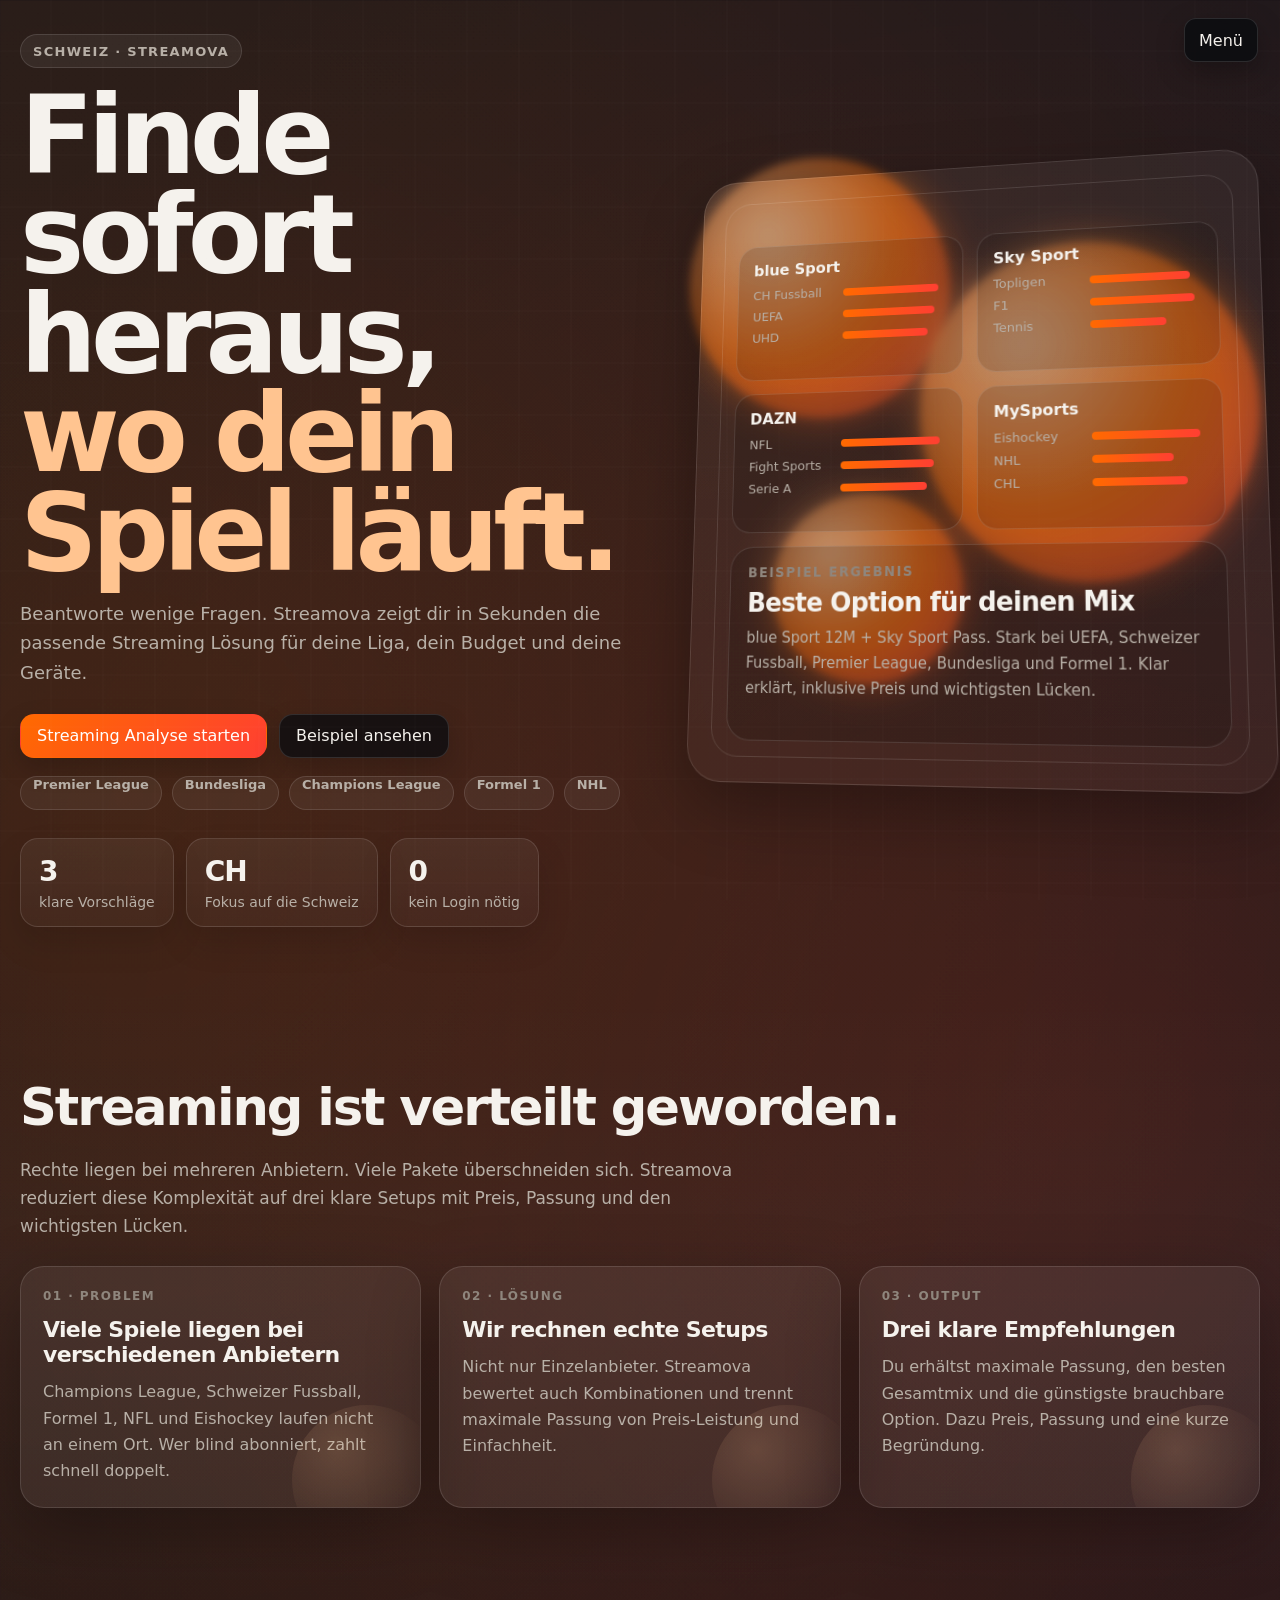
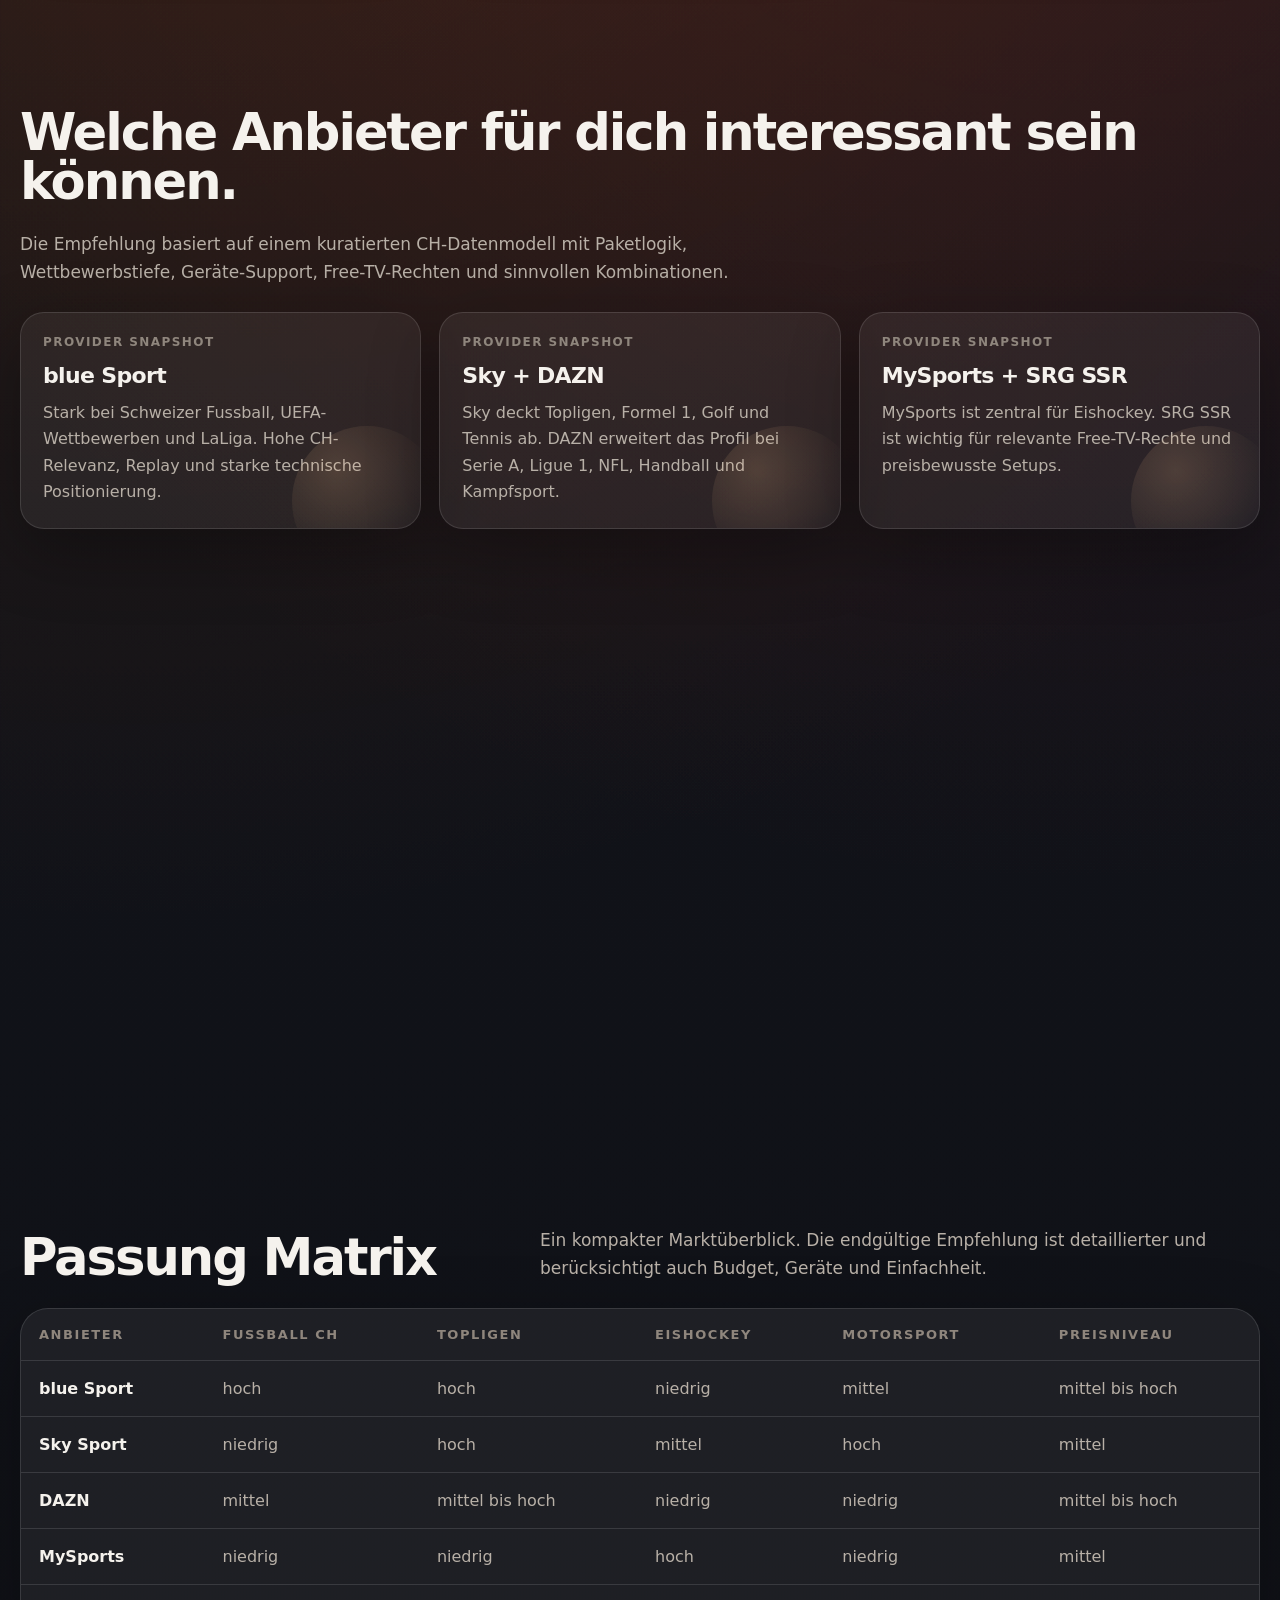
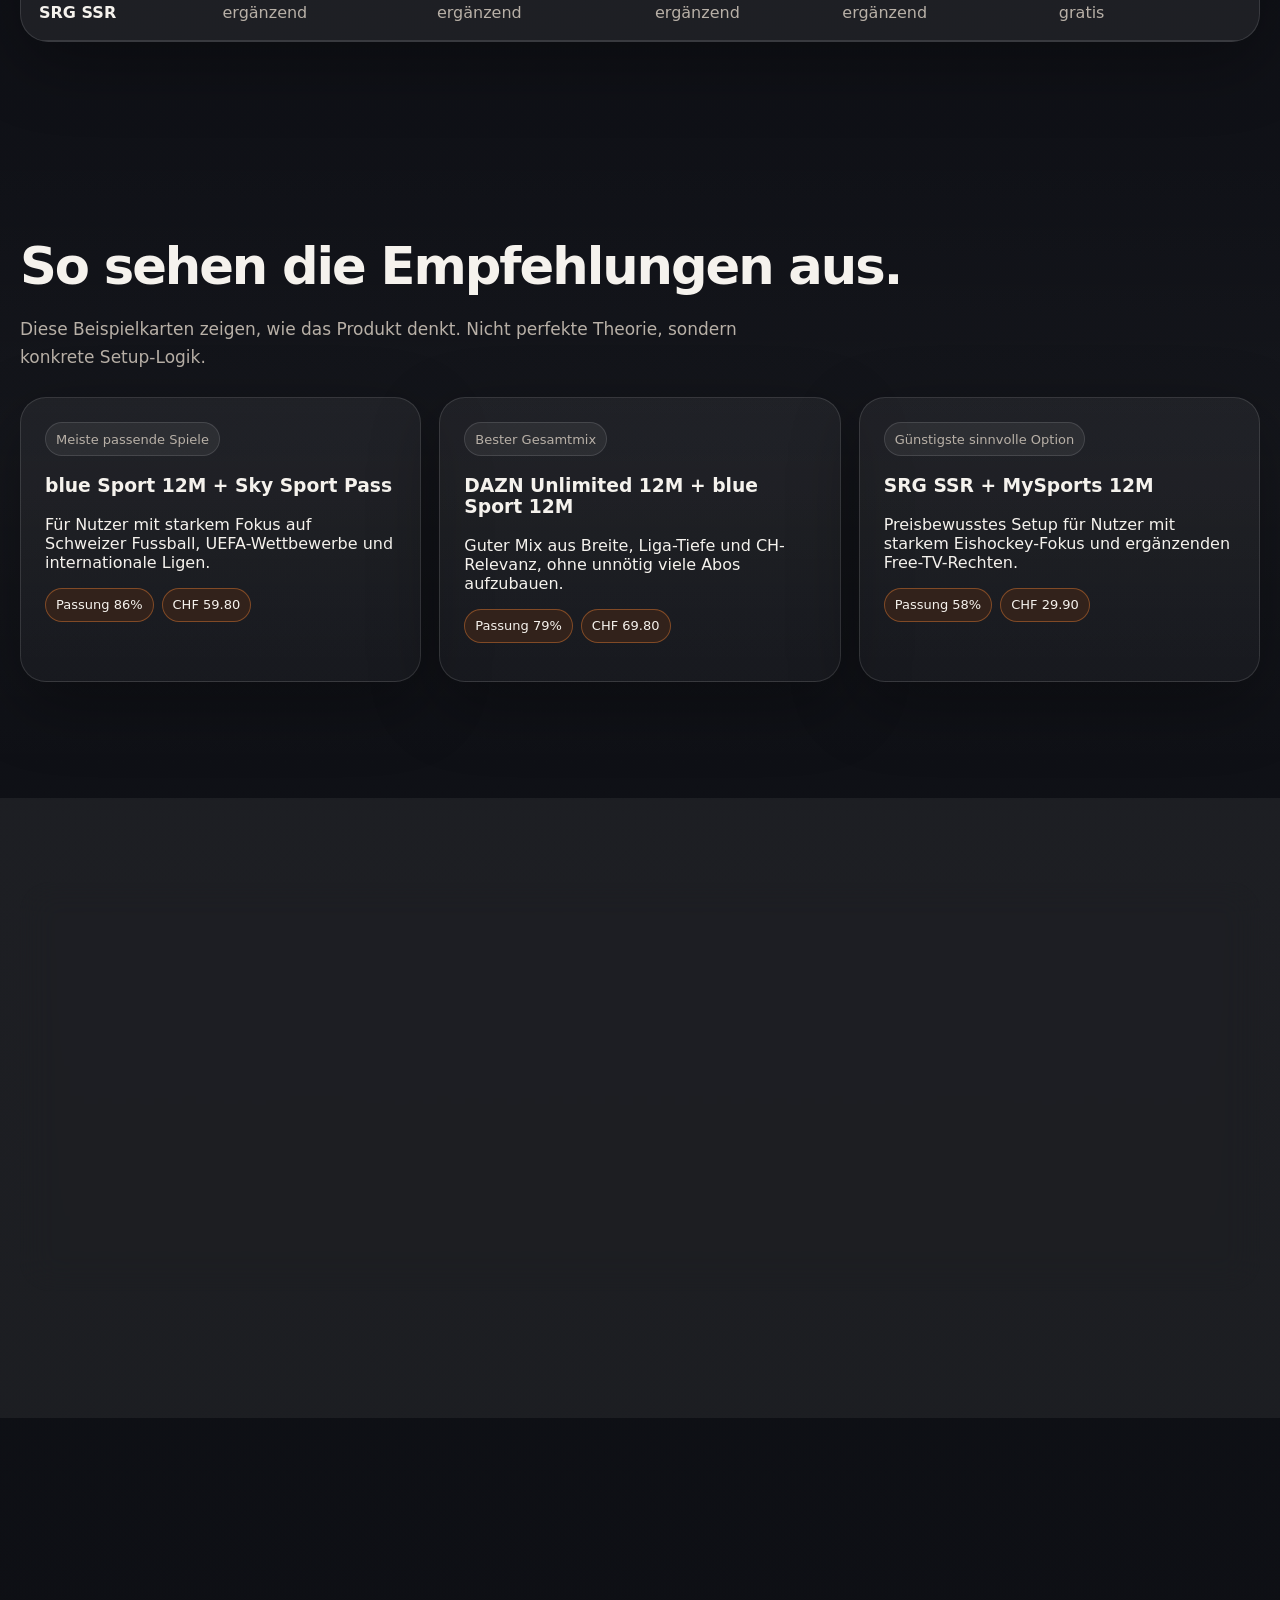
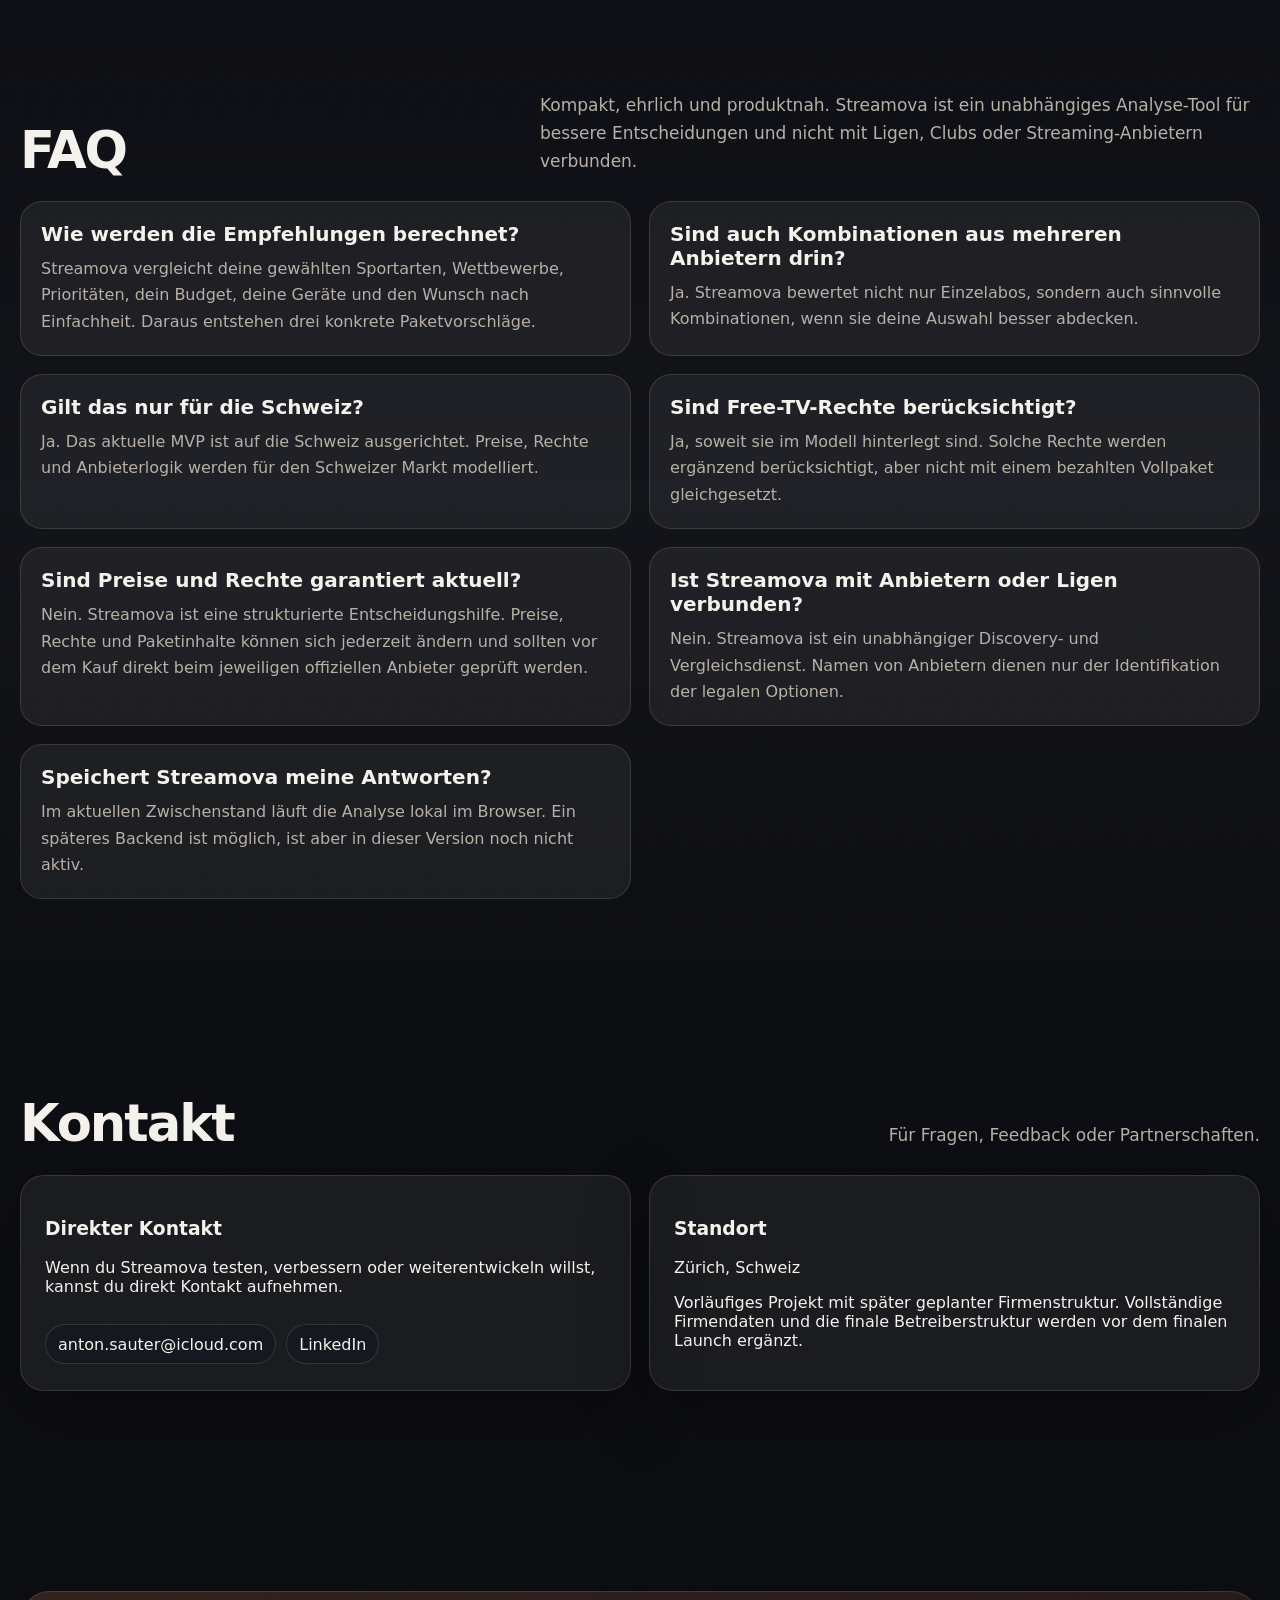
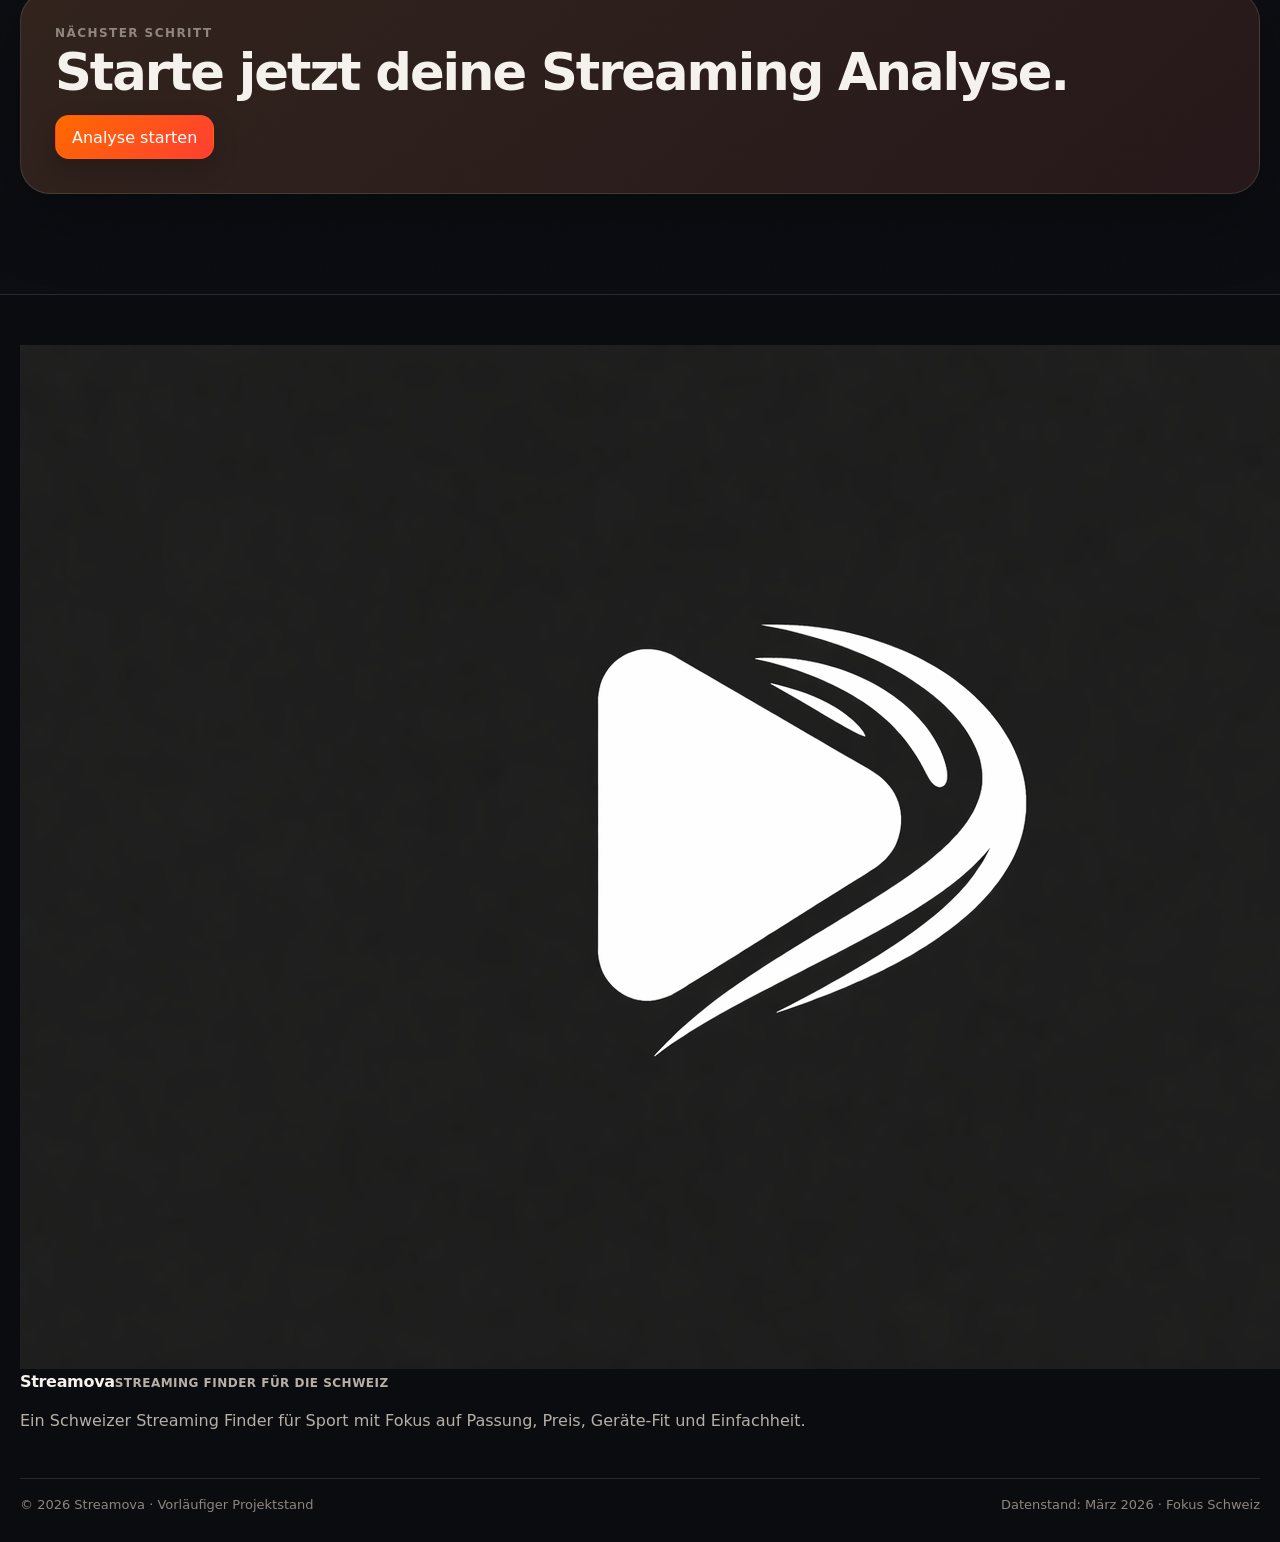
==== streamova_v14_brand_refined.html @ 3f0cf42b "Add files via upload" ====
<!DOCTYPE html>
<html lang="de">
<head>
<meta charset="UTF-8">
<meta name="viewport" content="width=device-width, initial-scale=1.0">
<title>Streamova</title>
<style>
:root{
  --bg:#0b0c10; --bg2:#13151c; --surface:#171920; --surface-soft:#1d2028; --panel:rgba(255,255,255,.06); --panel2:rgba(255,255,255,.03); --solid:#16181f;
  --line:rgba(255,255,255,.12); --line2:rgba(255,255,255,.18); --text:#f5f2ed; --muted:#b8b0a7; --soft:#8f867d;
  --accent:#ff6a00; --accent2:#ff3f32; --accent3:#ffc490; --shadow:0 22px 70px rgba(0,0,0,.32); --ok:#7cf19f;
  --header:78px; --max:1260px; --r1:30px; --r2:22px;
}
body.light{--bg:#f4efe8;--bg2:#fffaf4;--surface:#ffffff;--surface-soft:#f2ece4;--panel:rgba(255,255,255,.74);--panel2:rgba(255,255,255,.52);--solid:#ffffff;--line:rgba(0,0,0,.08);--line2:rgba(0,0,0,.12);--text:#171514;--muted:#61574f;--soft:#8c7f74;--accent:#f05b19;--accent2:#d93c2d;--accent3:#ffb173;--shadow:0 18px 48px rgba(20,10,0,.09)}
*{box-sizing:border-box} html{scroll-behavior:smooth} body{margin:0;font-family:Inter,ui-sans-serif,system-ui,-apple-system,Segoe UI,Roboto,Arial,sans-serif;color:var(--text);background:radial-gradient(circle at 10% 10%,color-mix(in srgb,var(--accent) 18%,transparent),transparent 24%),radial-gradient(circle at 84% 14%,color-mix(in srgb,var(--accent2) 14%,transparent),transparent 20%),linear-gradient(180deg,var(--bg2),var(--bg));overflow-x:hidden}
body::before{content:"";position:fixed;inset:0;pointer-events:none;opacity:.14;background:linear-gradient(transparent 0 96%,color-mix(in srgb,var(--line) 70%,transparent) 96% 100%),linear-gradient(90deg,transparent 0 96%,color-mix(in srgb,var(--line) 70%,transparent) 96% 100%);background-size:52px 52px}
a{color:inherit;text-decoration:none} button,input{font:inherit} button{cursor:pointer}
.container{width:min(var(--max),calc(100% - 40px));margin:0 auto}

.brand{display:flex;flex-direction:column;gap:3px;font-weight:700;letter-spacing:-.02em}
.brand small{color:var(--muted);font-size:12px;font-weight:600;letter-spacing:.04em;text-transform:uppercase}
.nav-actions{display:flex;align-items:center;gap:10px}
.btn,.ui-btn{
  min-height:44px;
  padding:0 16px;
  border-radius:14px;
  border:1px solid var(--line);
  background:var(--surface);
  color:var(--text);
  display:inline-flex;
  align-items:center;
  justify-content:center;
  gap:8px;
  text-decoration:none;
  box-shadow:0 10px 26px rgba(0,0,0,.18);
  transition:transform .18s ease,border-color .18s ease,background .18s ease,color .18s ease,box-shadow .18s ease;
}
.btn:hover,.ui-btn:hover{transform:translateY(-1px);border-color:color-mix(in srgb,var(--accent) 45%,var(--line));box-shadow:0 14px 30px rgba(0,0,0,.22)}
.btn.primary,.ui-btn.primary{background:linear-gradient(135deg,var(--accent),var(--accent2));border-color:transparent;color:#fff}
.btn.ghost,.ui-btn.ghost{background:color-mix(in srgb,var(--bg) 76%,transparent)}
body.light .btn.ghost,body.light .ui-btn.ghost{background:rgba(255,255,255,.88)}
.hero-trust{display:flex;gap:10px;flex-wrap:wrap;margin-top:18px}
.hero-trust .trust-pill{min-height:34px;padding:0 12px;border-radius:999px;border:1px solid var(--line);background:color-mix(in srgb,var(--panel) 90%,transparent);color:var(--muted);font-size:13px;font-weight:600}


.topbar{
  position:fixed;
  top:18px;
  left:50%;
  transform:translateX(-50%);
  width:min(1180px, calc(100% - 40px));
  z-index:45;
  border:1px solid var(--line);
  border-radius:22px;
  background:color-mix(in srgb, var(--bg) 84%, transparent);
  backdrop-filter:blur(16px);
  -webkit-backdrop-filter:blur(16px);
  box-shadow:0 8px 40px rgba(0,0,0,.35), inset 0 1px rgba(255,255,255,.04);
  opacity:0;
  pointer-events:none;
  transition:opacity .22s ease, transform .22s ease;
}
body.light .topbar{background:rgba(245,240,234,.82)}
body.menu-open .topbar{
  opacity:1;
  pointer-events:auto;
  transform:translateX(-50%) translateY(0);
}
.topbar-row{
  min-height:64px;
  display:grid;
  grid-template-columns:auto 1fr auto;
  align-items:center;
  gap:14px;
  padding:0 14px;
}
.brand-wrap{display:flex; align-items:center; gap:12px}
.brand-wrap img{width:28px; height:28px; object-fit:contain}
.nav-main{display:flex; align-items:center; gap:8px; flex-wrap:wrap}
.nav-pill{
  min-height:40px;
  padding:0 12px;
  border-radius:12px;
  color:var(--muted);
  text-decoration:none;
  display:inline-flex;
  align-items:center;
  transition:background .18s ease,color .18s ease;
}
.nav-pill:hover{background:var(--surface); color:var(--text); border-color:var(--line)}
.has-dropdown{position:relative}
.menu-toggle{
  display:inline-flex;
  align-items:center;
  gap:10px;
  min-height:42px;
  padding:0 14px;
  border-radius:12px;
  border:1px solid var(--line);
  background:var(--surface);
  color:var(--text);
  box-shadow:0 10px 24px rgba(0,0,0,.16);
}
.menu-toggle:hover{border-color:color-mix(in srgb,var(--accent) 45%,var(--line))}
.menu-dropdown{
  position:absolute;
  top:calc(100% + 10px);
  left:50%;
  transform:translateX(-50%) translateY(8px);
  width:260px;
  border:1px solid var(--line);
  background:color-mix(in srgb, var(--bg) 88%, transparent);
  backdrop-filter:blur(18px);
  -webkit-backdrop-filter:blur(18px);
  border-radius:18px;
  padding:10px;
  opacity:0;
  pointer-events:none;
  transition:opacity .2s ease, transform .2s ease;
  box-shadow:var(--shadow);
}
body.light .menu-dropdown{background:rgba(255,255,255,.92)}
.has-dropdown.open .menu-dropdown{
  opacity:1;
  pointer-events:auto;
  transform:translateX(-50%) translateY(0);
}
.menu-group{display:grid; gap:6px}
.menu-link{
  display:flex;
  align-items:center;
  justify-content:space-between;
  min-height:42px;
  padding:0 12px;
  border-radius:12px;
  color:var(--text);
  text-decoration:none;
  border:1px solid transparent;
}
.menu-link:hover{background:var(--surface); border-color:var(--line)}

.nav-dock{
  position:fixed;
  top:18px;
  right:22px;
  z-index:46;
  display:flex;
  align-items:center;
  gap:10px;
}
.dock-btn{
  min-height:44px;
  padding:0 14px;
  border-radius:12px;
  border:1px solid var(--line);
  background:color-mix(in srgb, var(--bg) 84%, transparent);
  color:var(--text);
  backdrop-filter:blur(16px);
  -webkit-backdrop-filter:blur(16px);
  box-shadow:0 10px 28px rgba(0,0,0,.26);
}
.dock-btn:hover{border-color:color-mix(in srgb,var(--accent) 45%,var(--line))}
body.light .dock-btn{background:rgba(255,255,255,.88)}

.nav-backdrop{
  position:fixed;
  inset:0;
  background:rgba(7,7,10,.18);
  opacity:0;
  pointer-events:none;
  z-index:44;
  transition:opacity .2s ease;
}
body.menu-open .nav-backdrop{
  opacity:1;
  pointer-events:auto;
}

@media (max-width: 980px){
  .nav-main{display:none}
}

.hero{min-height:calc(100vh - var(--header));display:flex;align-items:center;padding:34px 0 56px} .hero-grid{display:grid;grid-template-columns:1.02fr .98fr;gap:28px;align-items:center} .kicker{display:inline-flex;align-items:center;min-height:34px;padding:0 12px;border-radius:999px;border:1px solid var(--line);background:var(--panel);color:var(--muted);font-size:13px;font-weight:700;letter-spacing:.1em;text-transform:uppercase}
.hero h1{margin:18px 0 16px;font-size:clamp(54px,9vw,108px);line-height:.92;letter-spacing:-.055em;max-width:10ch} .hero h1 span{display:block;color:var(--accent3)} .hero p{max-width:620px;margin:0;color:var(--muted);font-size:18px;line-height:1.65}
.hero-actions{display:flex;gap:12px;flex-wrap:wrap;margin-top:26px} .hero-stats{display:flex;gap:12px;flex-wrap:wrap;margin-top:28px} .stat{min-width:120px;padding:16px 18px;border-radius:18px;border:1px solid var(--line);background:linear-gradient(180deg,color-mix(in srgb,var(--panel) 94%,transparent),color-mix(in srgb,var(--panel2) 88%,transparent));box-shadow:0 16px 34px rgba(0,0,0,.12)} .stat b{display:block;font-size:28px;letter-spacing:-.04em} .stat span{display:block;margin-top:6px;color:var(--muted);font-size:14px}
.hero-art{position:relative;height:min(78vh,760px);min-height:560px} .orb{position:absolute;border-radius:999px;filter:blur(4px);mix-blend-mode:screen;background:radial-gradient(circle at 30% 30%,var(--accent3),var(--accent),var(--accent2));opacity:.42} .orb.a{width:260px;height:260px;top:4%;left:4%;animation:floatA 11s ease-in-out infinite} .orb.b{width:190px;height:190px;top:52%;left:18%;animation:floatB 13s ease-in-out infinite} .orb.c{width:340px;height:340px;top:16%;right:0;animation:floatC 15s ease-in-out infinite}
.hero-card{position:absolute;inset:24px 0 0 auto;width:min(100%,580px);aspect-ratio:1/1.08;border-radius:36px;border:1px solid var(--line);background:linear-gradient(180deg,color-mix(in srgb,var(--panel) 90%,transparent),var(--panel2));box-shadow:var(--shadow);backdrop-filter:blur(18px);overflow:hidden;transform:perspective(1200px) rotateX(8deg) rotateY(-10deg)} .hero-card::before{content:"";position:absolute;inset:24px;border-radius:28px;border:1px solid var(--line)}
.bench-grid{position:absolute;inset:72px 40px 40px;display:grid;grid-template-columns:1fr 1fr;gap:14px} .bench-card{padding:16px;border-radius:20px;border:1px solid var(--line);background:rgba(0,0,0,.12)} body.light .bench-card{background:rgba(255,255,255,.55)} .bench-card h4{margin:0 0 10px;font-size:16px} .bars{display:grid;gap:8px} .bar-row{display:grid;grid-template-columns:86px 1fr;gap:12px;align-items:center;font-size:13px;color:var(--muted)} .bar{height:8px;border-radius:999px;background:linear-gradient(90deg,var(--accent),var(--accent2));transform-origin:left} .hero-preview{grid-column:1/-1;padding:18px;border-radius:24px;border:1px solid var(--line);background:rgba(0,0,0,.14)} body.light .hero-preview{background:rgba(255,255,255,.6)} .hero-preview small{display:block;color:var(--soft);text-transform:uppercase;letter-spacing:.12em;font-weight:700} .hero-preview b{display:block;margin-top:8px;font-size:26px;letter-spacing:-.03em} .hero-preview p{margin-top:8px;font-size:15px}
.section{padding:100px 0} .section.alt{background:linear-gradient(180deg,transparent,color-mix(in srgb,var(--panel) 40%,transparent),transparent)} .section-head{display:flex;justify-content:space-between;align-items:end;gap:24px;flex-wrap:wrap;margin-bottom:26px} .section h2{margin:0;font-size:clamp(34px,4vw,58px);letter-spacing:-.04em;line-height:.96} .section .lead{max-width:720px;margin:0;color:var(--muted);font-size:17px;line-height:1.65}
.grid-3{display:grid;grid-template-columns:repeat(3,1fr);gap:18px} .card{padding:22px;border-radius:24px;border:1px solid var(--line);background:var(--panel);box-shadow:var(--shadow);position:relative;overflow:hidden} .card::before{content:"";position:absolute;right:-22px;bottom:-48px;width:150px;height:150px;border-radius:999px;background:radial-gradient(circle at 30% 30%,var(--accent3),transparent 62%);opacity:.17} .eyebrow{color:var(--soft);font-size:12px;font-weight:700;letter-spacing:.12em;text-transform:uppercase} .card h3{margin:14px 0 12px;font-size:22px;letter-spacing:-.03em} .card p{margin:0;color:var(--muted);line-height:1.65}
.matrix-wrap{border:1px solid var(--line);border-radius:28px;overflow:hidden;background:var(--panel);box-shadow:var(--shadow)} table{width:100%;border-collapse:collapse} th,td{padding:18px;border-bottom:1px solid var(--line);text-align:left} th{font-size:13px;text-transform:uppercase;letter-spacing:.12em;color:var(--soft)} td{color:var(--muted)} td strong{color:var(--text)}
.example-grid{display:grid;grid-template-columns:repeat(3,1fr);gap:18px} .example-card{padding:24px;border-radius:26px;border:1px solid var(--line);background:linear-gradient(180deg,color-mix(in srgb,var(--panel) 92%,transparent),var(--panel2));box-shadow:var(--shadow)} .pill{display:inline-flex;align-items:center;min-height:34px;padding:0 10px;border-radius:999px;border:1px solid var(--line);background:var(--panel);font-size:13px;color:var(--muted)}
.survey-wrap{display:grid;grid-template-columns:1fr;gap:20px;align-items:start} .survey-panel,.preview-panel,.results-stage{border:1px solid var(--line);background:var(--panel);border-radius:30px;box-shadow:var(--shadow);backdrop-filter:blur(18px)} .survey-panel{padding:26px;position:sticky;top:calc(var(--header) + 18px)} .preview-panel,.results-stage{padding:22px} .preview-panel{display:none !important;
display:none}
.progress-head{display:flex;justify-content:space-between;gap:12px;align-items:center;color:var(--muted);font-size:14px;margin-bottom:10px} .progress{height:8px;border-radius:999px;overflow:hidden;background:color-mix(in srgb,var(--line) 90%,transparent);margin-bottom:24px} .progress-fill{height:100%;background:linear-gradient(90deg,var(--accent),var(--accent2));transform-origin:left;transform:scaleX(.1);transition:transform .34s ease}
.step{display:none} .step.active{display:block;animation:fadeUp .28s ease} fieldset{margin:0;padding:0;border:none;min-width:0} legend{margin:0 0 10px;font-size:28px;line-height:1.05;letter-spacing:-.04em;font-weight:700} .help{margin:0;color:var(--muted);font-size:16px;line-height:1.6}
.chips{display:flex;flex-wrap:wrap;gap:10px;margin-top:22px} .chip{min-height:46px;padding:0 14px;border-radius:12px;border:1px solid var(--line);background:var(--surface-soft);color:var(--text);transition:.18s ease} .chip:hover{transform:translateY(-1px);border-color:var(--line2)} .chip.active{background:linear-gradient(135deg,color-mix(in srgb,var(--accent) 17%,var(--solid)),color-mix(in srgb,var(--accent2) 14%,var(--solid)));border-color:color-mix(in srgb,var(--accent) 45%,var(--line));box-shadow:0 10px 26px color-mix(in srgb,var(--accent) 22%,transparent)}
.event-stack{display:grid;gap:12px;margin-top:22px} .event-row{display:grid;grid-template-columns:1fr auto;gap:10px;align-items:center;padding:14px;border-radius:20px;background:var(--solid);border:1px solid var(--line)} .mini-toggle{min-height:42px;padding:0 12px;border-radius:12px;border:1px solid var(--line);background:var(--surface);color:var(--muted)} .mini-toggle.active{color:var(--text);border-color:color-mix(in srgb,var(--accent) 50%,var(--line));background:linear-gradient(135deg,color-mix(in srgb,var(--accent) 15%,transparent),color-mix(in srgb,var(--accent2) 16%,transparent))}
.choice-grid{display:grid;gap:12px;margin-top:22px} .choice{padding:16px;border-radius:18px;border:1px solid var(--line);background:var(--solid);transition:.18s ease} .choice:hover{transform:translateY(-1px);border-color:var(--line2)} .choice.active{border-color:color-mix(in srgb,var(--accent) 46%,var(--line));background:linear-gradient(135deg,color-mix(in srgb,var(--accent) 10%,var(--solid)),color-mix(in srgb,var(--accent2) 9%,var(--solid)))} .choice b{display:block;font-size:17px} .choice span{display:block;color:var(--muted);margin-top:6px;font-size:15px;line-height:1.5}
.range-wrap{margin-top:22px} .inline-label{display:block;margin-bottom:10px;color:var(--muted);font-size:14px} .range-top{display:flex;justify-content:space-between;gap:12px;align-items:center;flex-wrap:wrap} input[type=range]{width:100%;margin-top:16px;accent-color:var(--accent)} .error{min-height:24px;margin-top:14px;color:#ff9c91;font-size:14px} .actions{display:flex;justify-content:space-between;gap:12px;flex-wrap:wrap;margin-top:26px}
.preview-list{display:grid;gap:10px;margin-top:16px} .preview-line{display:flex;justify-content:space-between;gap:12px;min-height:42px;padding:0 12px;border-radius:14px;background:color-mix(in srgb,var(--panel) 70%,transparent);border:1px solid var(--line);align-items:center} .preview-line small{color:var(--muted)}
.results-stage{display:none} .results-stage.visible{display:block;animation:fadeUp .45s ease} .results-grid{display:grid;grid-template-columns:repeat(3,1fr);gap:18px;margin-top:22px} .result-card{padding:22px;border-radius:24px;background:linear-gradient(180deg,color-mix(in srgb,var(--surface) 96%,transparent),color-mix(in srgb,var(--solid) 92%,transparent));border:1px solid var(--line);box-shadow:var(--shadow);opacity:0;transform:translateY(18px) scale(.985)} .result-card.in{opacity:1;transform:none;transition:.5s ease}.result-card:hover{border-color:color-mix(in srgb,var(--accent) 45%,var(--line));transform:translateY(-2px)} .slot{display:block;color:var(--soft);font-size:12px;font-weight:700;letter-spacing:.12em;text-transform:uppercase;margin-bottom:8px} .result-card h4{margin:0;font-size:22px} .result-meta{margin-top:8px;color:var(--muted)} .score{min-width:72px;height:72px;border-radius:999px;border:1px solid var(--line);display:grid;place-items:center;background:var(--panel);font-weight:700} .result-top{display:flex;justify-content:space-between;gap:12px;align-items:start} .badges{display:flex;gap:8px;flex-wrap:wrap;margin:16px 0 14px} .badge{min-height:34px;padding:0 10px;border-radius:999px;background:color-mix(in srgb,var(--accent) 12%,var(--solid));border:1px solid color-mix(in srgb,var(--accent) 30%,var(--line));display:inline-flex;align-items:center;font-size:13px} .list{margin:0;padding-left:18px;color:var(--muted)} .list li{margin:6px 0}
.faq-grid{display:grid;grid-template-columns:1fr 1fr;gap:18px} .faq-item{padding:20px;border-radius:22px;border:1px solid var(--line);background:var(--panel)} .faq-item h3{margin:0 0 10px;font-size:20px} .faq-item p{margin:0;color:var(--muted);line-height:1.65}
.contact-card{display:grid;grid-template-columns:1fr 1fr;gap:18px} .contact-panel{padding:24px;border-radius:24px;border:1px solid var(--line);background:var(--panel);box-shadow:var(--shadow)} .contact-link{display:inline-flex;align-items:center;min-height:40px;padding:0 12px;border-radius:999px;border:1px solid var(--line);background:var(--solid);margin-right:10px;margin-top:12px}
.cta-band{padding:34px;border-radius:30px;border:1px solid var(--line);background:linear-gradient(135deg,color-mix(in srgb,var(--accent) 10%,var(--panel)),color-mix(in srgb,var(--accent2) 8%,var(--panel2)));box-shadow:var(--shadow);display:flex;justify-content:space-between;gap:18px;align-items:center;flex-wrap:wrap}
.footer{padding:50px 0 30px;border-top:1px solid var(--line);background:color-mix(in srgb,var(--bg) 85%,transparent)} .footer-grid{display:grid;grid-template-columns:1.2fr 1fr 1fr 1fr;gap:24px} .footer h4{margin:0 0 14px;font-size:16px} .footer p,.footer a{color:var(--muted);line-height:1.7} .footer a{display:block;margin:4px 0} .footer-bottom{margin-top:28px;padding-top:18px;border-top:1px solid var(--line);display:flex;justify-content:space-between;gap:16px;flex-wrap:wrap;color:var(--soft);font-size:13px}
.modal{position:fixed;inset:0;background:rgba(0,0,0,.45);backdrop-filter:blur(10px);display:none;align-items:center;justify-content:center;padding:20px;z-index:100} .modal.open{display:flex} .modal-card{width:min(980px,100%);max-height:86vh;overflow:auto;padding:24px;border-radius:28px;border:1px solid var(--line);background:color-mix(in srgb,var(--bg) 92%,transparent);box-shadow:var(--shadow)} body.light .modal-card{background:rgba(255,255,255,.96)} .modal-top{display:flex;justify-content:space-between;gap:16px;align-items:start;margin-bottom:20px} .legal-nav{display:flex;gap:8px;flex-wrap:wrap;margin-bottom:18px} .legal-nav .pill-link{display:inline-flex;align-items:center;min-height:34px;padding:0 10px;border-radius:999px;border:1px solid var(--line);background:var(--panel);color:var(--muted)} .legal-section{padding:18px 0;border-top:1px solid var(--line)} .legal-section h3{margin:0 0 12px}
.reveal{opacity:0;transform:translateY(24px);transition:opacity .6s ease,transform .6s ease} .reveal.in{opacity:1;transform:none}
@keyframes fadeUp{from{opacity:0;transform:translateY(10px)}to{opacity:1;transform:none}} @keyframes fade{from{opacity:0;transform:translateY(8px)}to{opacity:1;transform:none}} @keyframes floatA{0%,100%{transform:translate3d(0,0,0)}50%{transform:translate3d(0,-18px,0)}} @keyframes floatB{0%,100%{transform:translate3d(0,0,0)}50%{transform:translate3d(18px,-10px,0)}} @keyframes floatC{0%,100%{transform:translate3d(0,0,0)}50%{transform:translate3d(-16px,14px,0)}}
@media (max-width:1080px){.hero-grid,.survey-wrap,.grid-3,.example-grid,.results-grid,.faq-grid,.contact-card,.footer-grid{grid-template-columns:1fr} .survey-panel{position:relative;top:0} .hero-art{min-height:500px} .hero-card{transform:none;position:relative;inset:auto;width:100%} .nav-actions{display:none}}
</style>
</head>
<body>
<div class="nav-backdrop" id="navBackdrop"></div>
<div class="nav-dock"><button class="dock-btn" id="navOpenBtn" type="button">Menü</button></div>

<header class="topbar" id="topbar">
  <div class="container topbar-row">
    <div class="brand-wrap">
      <img src="[data-uri]" alt="Streamova Logo">
      <div class="brand">
        Streamova
        <small>Streaming Finder für die Schweiz</small>
      </div>
    </div>

    <nav class="nav-main" aria-label="Hauptnavigation">
      <a class="nav-pill" href="#home">Start</a>
      <a class="nav-pill" href="#how">So funktioniert's</a>
      <a class="nav-pill" href="#providers">Anbieter</a>
      <div class="has-dropdown" id="compareGroup">
        <button type="button" class="menu-toggle" id="compareToggle" aria-haspopup="true" aria-expanded="false">Vergleich</button>
        <div class="menu-dropdown" role="menu">
          <div class="menu-group">
            <a class="menu-link" href="#examples">Beispiel Setups</a>
            <a class="menu-link" href="#" data-legal-open="impressum">Impressum</a>
            <a class="menu-link" href="#" data-legal-open="privacy">Datenschutz</a>
            <a class="menu-link" href="#" data-legal-open="terms">Nutzungsbedingungen</a>
            <a class="menu-link" href="#" data-legal-open="disclaimer">Disclaimer</a>
          </div>
        </div>
      </div>
      <a class="nav-pill" href="#faq">FAQ</a>
      <a class="nav-pill" href="#contact">Kontakt</a>
    </nav>

    <div class="nav-actions">
      <button type="button" class="ui-btn ghost" id="themeToggle">Ansicht wechseln</button>
      <button type="button" class="ui-btn primary" id="heroStartTop">Jetzt starten</button>
    </div>
  </div>
</header>


<main id="home">
  <section class="hero">
    <div class="container hero-grid">
      <div class="reveal in">
        <div class="kicker">Schweiz · Streamova</div>
        <h1>Finde sofort heraus, <span>wo dein Spiel läuft.</span></h1>
        <p>Beantworte wenige Fragen. Streamova zeigt dir in Sekunden die passende Streaming Lösung für deine Liga, dein Budget und deine Geräte.</p>
        <div class="hero-actions">
          <a class="btn primary" href="#survey" id="goSurveyHero">Streaming Analyse starten</a>
          <a class="btn ghost" href="#examples">Beispiel ansehen</a>
        </div>
        <div class="hero-trust">
          <div class="trust-pill">Premier League</div>
          <div class="trust-pill">Bundesliga</div>
          <div class="trust-pill">Champions League</div>
          <div class="trust-pill">Formel 1</div>
          <div class="trust-pill">NHL</div>
        </div>
        <div class="hero-stats">
          <div class="stat"><b>3</b><span>klare Vorschläge</span></div>
          <div class="stat"><b>CH</b><span>Fokus auf die Schweiz</span></div>
          <div class="stat"><b>0</b><span>kein Login nötig</span></div>
        </div>
      </div>
      <div class="hero-art reveal" id="heroArt">
        <div class="orb a"></div><div class="orb b"></div><div class="orb c"></div>
        <div class="hero-card">
          <div class="bench-grid">
            <div class="bench-card"><h4>blue Sport</h4><div class="bars"><div class="bar-row"><span>CH Fussball</span><div class="bar" style="width:92%"></div></div><div class="bar-row"><span>UEFA</span><div class="bar" style="width:88%"></div></div><div class="bar-row"><span>UHD</span><div class="bar" style="width:82%"></div></div></div></div>
            <div class="bench-card"><h4>Sky Sport</h4><div class="bars"><div class="bar-row"><span>Topligen</span><div class="bar" style="width:90%"></div></div><div class="bar-row"><span>F1</span><div class="bar" style="width:94%"></div></div><div class="bar-row"><span>Tennis</span><div class="bar" style="width:68%"></div></div></div></div>
            <div class="bench-card"><h4>DAZN</h4><div class="bars"><div class="bar-row"><span>NFL</span><div class="bar" style="width:94%"></div></div><div class="bar-row"><span>Fight Sports</span><div class="bar" style="width:88%"></div></div><div class="bar-row"><span>Serie A</span><div class="bar" style="width:82%"></div></div></div></div>
            <div class="bench-card"><h4>MySports</h4><div class="bars"><div class="bar-row"><span>Eishockey</span><div class="bar" style="width:95%"></div></div><div class="bar-row"><span>NHL</span><div class="bar" style="width:72%"></div></div><div class="bar-row"><span>CHL</span><div class="bar" style="width:84%"></div></div></div></div>
            <div class="hero-preview"><small>Beispiel Ergebnis</small><b>Beste Option für deinen Mix</b><p>blue Sport 12M + Sky Sport Pass. Stark bei UEFA, Schweizer Fussball, Premier League, Bundesliga und Formel 1. Klar erklärt, inklusive Preis und wichtigsten Lücken.</p></div>
          </div>
        </div>
      </div>
    </div>
  </section>

  <section class="section alt reveal" id="problem">
    <div class="container">
      <div class="section-head"><div><h2>Streaming ist verteilt geworden.</h2></div><p class="lead">Rechte liegen bei mehreren Anbietern. Viele Pakete überschneiden sich. Streamova reduziert diese Komplexität auf drei klare Setups mit Preis, Passung und den wichtigsten Lücken.</p></div>
      <div class="grid-3">
        <article class="card"><div class="eyebrow">01 · Problem</div><h3>Viele Spiele liegen bei verschiedenen Anbietern</h3><p>Champions League, Schweizer Fussball, Formel 1, NFL und Eishockey laufen nicht an einem Ort. Wer blind abonniert, zahlt schnell doppelt.</p></article>
        <article class="card"><div class="eyebrow">02 · Lösung</div><h3>Wir rechnen echte Setups</h3><p>Nicht nur Einzelanbieter. Streamova bewertet auch Kombinationen und trennt maximale Passung von Preis-Leistung und Einfachheit.</p></article>
        <article class="card"><div class="eyebrow">03 · Output</div><h3>Drei klare Empfehlungen</h3><p>Du erhältst maximale Passung, den besten Gesamtmix und die günstigste brauchbare Option. Dazu Preis, Passung und eine kurze Begründung.</p></article>
      </div>
    </div>
  </section>

  <section class="section reveal" id="providers">
    <div class="container">
      <div class="section-head"><div><h2>Welche Anbieter für dich interessant sein können.</h2></div><p class="lead">Die Empfehlung basiert auf einem kuratierten CH-Datenmodell mit Paketlogik, Wettbewerbstiefe, Geräte-Support, Free-TV-Rechten und sinnvollen Kombinationen.</p></div>
      <div class="grid-3">
        <article class="card"><div class="eyebrow">Provider Snapshot</div><h3>blue Sport</h3><p>Stark bei Schweizer Fussball, UEFA-Wettbewerben und LaLiga. Hohe CH-Relevanz, Replay und starke technische Positionierung.</p></article>
        <article class="card"><div class="eyebrow">Provider Snapshot</div><h3>Sky + DAZN</h3><p>Sky deckt Topligen, Formel 1, Golf und Tennis ab. DAZN erweitert das Profil bei Serie A, Ligue 1, NFL, Handball und Kampfsport.</p></article>
        <article class="card"><div class="eyebrow">Provider Snapshot</div><h3>MySports + SRG SSR</h3><p>MySports ist zentral für Eishockey. SRG SSR ist wichtig für relevante Free-TV-Rechte und preisbewusste Setups.</p></article>
      </div>
    </div>
  </section>

  <section class="section alt reveal" id="how">
    <div class="container">
      <div class="section-head"><div><h2>So läuft es</h2></div><p class="lead">Erst deine Sportarten, dann deine Prioritäten. Am Ende bekommst du drei klare Optionen, die im Alltag wirklich Sinn machen.</p></div>
      <div class="grid-3">
        <article class="card"><div class="eyebrow">Schritt 1</div><h3>Sportarten und Wettbewerbe wählen</h3><p>Du gibst an, was dir wirklich wichtig ist. Nur dafür werden relevante Event-Schritte angezeigt.</p></article>
        <article class="card"><div class="eyebrow">Schritt 2</div><h3>Budget und Präferenzen setzen</h3><p>Monatlich kündbar oder 12 Monate. Geräte, Einfachheit und Feature-Wünsche fliessen in die Bewertung ein.</p></article>
        <article class="card"><div class="eyebrow">Schritt 3</div><h3>Drei konkrete Setups erhalten</h3><p>Am Ende siehst du genau drei Optionen mit Passung, Preis und einer klaren Begründung für jede Empfehlung.</p></article>
      </div>
    </div>
  </section>

  <section class="section reveal" id="matrix">
    <div class="container">
      <div class="section-head"><div><h2>Passung Matrix</h2></div><p class="lead">Ein kompakter Marktüberblick. Die endgültige Empfehlung ist detaillierter und berücksichtigt auch Budget, Geräte und Einfachheit.</p></div>
      <div class="matrix-wrap">
        <table>
          <thead><tr><th>Anbieter</th><th>Fussball CH</th><th>Topligen</th><th>Eishockey</th><th>Motorsport</th><th>Preisniveau</th></tr></thead>
          <tbody>
            <tr><td><strong>blue Sport</strong></td><td>hoch</td><td>hoch</td><td>niedrig</td><td>mittel</td><td>mittel bis hoch</td></tr>
            <tr><td><strong>Sky Sport</strong></td><td>niedrig</td><td>hoch</td><td>mittel</td><td>hoch</td><td>mittel</td></tr>
            <tr><td><strong>DAZN</strong></td><td>mittel</td><td>mittel bis hoch</td><td>niedrig</td><td>niedrig</td><td>mittel bis hoch</td></tr>
            <tr><td><strong>MySports</strong></td><td>niedrig</td><td>niedrig</td><td>hoch</td><td>niedrig</td><td>mittel</td></tr>
            <tr><td><strong>SRG SSR</strong></td><td>ergänzend</td><td>ergänzend</td><td>ergänzend</td><td>ergänzend</td><td>gratis</td></tr>
          </tbody>
        </table>
      </div>
    </div>
  </section>

  <section class="section alt reveal" id="examples">
    <div class="container">
      <div class="section-head"><div><h2>So sehen die Empfehlungen aus.</h2></div><p class="lead">Diese Beispielkarten zeigen, wie das Produkt denkt. Nicht perfekte Theorie, sondern konkrete Setup-Logik.</p></div>
      <div class="example-grid">
        <article class="example-card"><span class="pill">Meiste passende Spiele</span><h3>blue Sport 12M + Sky Sport Pass</h3><p>Für Nutzer mit starkem Fokus auf Schweizer Fussball, UEFA-Wettbewerbe und internationale Ligen.</p><div class="badges"><span class="badge">Passung 86%</span><span class="badge">CHF 59.80</span></div></article>
        <article class="example-card"><span class="pill">Bester Gesamtmix</span><h3>DAZN Unlimited 12M + blue Sport 12M</h3><p>Guter Mix aus Breite, Liga-Tiefe und CH-Relevanz, ohne unnötig viele Abos aufzubauen.</p><div class="badges"><span class="badge">Passung 79%</span><span class="badge">CHF 69.80</span></div></article>
        <article class="example-card"><span class="pill">Günstigste sinnvolle Option</span><h3>SRG SSR + MySports 12M</h3><p>Preisbewusstes Setup für Nutzer mit starkem Eishockey-Fokus und ergänzenden Free-TV-Rechten.</p><div class="badges"><span class="badge">Passung 58%</span><span class="badge">CHF 29.90</span></div></article>
      </div>
    </div>
  </section>

  <section class="section reveal" id="survey">
    <div class="container survey-wrap">
      <div class="survey-panel">
        <div class="progress-head"><span id="progressText">Frage 1 von 8</span><span id="progressPct">12%</span></div>
        <div class="progress"><div class="progress-fill" id="progressFill"></div></div>
        <form id="flow" novalidate>
          <section class="step active" data-step="sports"><fieldset><legend>Welche Sportarten willst du verfolgen?</legend><p class="help">Wähle alles aus, was für dich wichtig ist.</p><div class="chips" id="sportsChips"></div><div class="error" id="sportsErr" role="alert"></div><div class="actions"><span></span><button type="button" class="btn primary" data-next>Weiter</button></div></fieldset></section>
          <div id="dynamicSteps"></div>
          <section class="step" data-step="importance"><fieldset><legend>Was davon ist für dich unverzichtbar?</legend><p class="help">Markiere einzelne Wettbewerbe als besonders wichtig. Diese bekommen im Scoring mehr Gewicht.</p><div class="card" style="margin-top:20px"><h3 id="mustSummary" style="margin-top:0">Noch keine Events gewählt.</h3><p id="mustSummaryText">Wähle zuerst Wettbewerbe aus den dynamischen Schritten oben.</p></div><div class="error" id="importanceErr"></div><div class="actions"><button type="button" class="btn" data-back>Zurück</button><button type="button" class="btn primary" data-next>Weiter</button></div></fieldset></section>
          <section class="step" data-step="viewing"><fieldset><legend>Was ist dir beim Zuschauen wichtig?</legend><p class="help">Wähle die Punkte, die für dich im Alltag den Unterschied machen.</p><div class="chips" id="featureChips"></div><div class="error" id="featureErr"></div><div class="actions"><button type="button" class="btn" data-back>Zurück</button><button type="button" class="btn primary" data-next>Weiter</button></div></fieldset></section>
          <section class="step" data-step="budget"><fieldset><legend>Wie viel willst du pro Monat höchstens zahlen?</legend><p class="help">Wähle dein monatliches Limit und ob ein längeres Abo für dich in Ordnung ist.</p><div class="range-wrap"><label for="budgetRange" class="inline-label">Maximaler Betrag pro Monat</label><div class="range-top"><span class="pill" id="budgetPill">CHF 40</span><div class="chips" id="contractToggle" style="margin-top:0"></div></div><input id="budgetRange" type="range" min="0" max="180" step="5" value="40"></div><div class="actions"><button type="button" class="btn" data-back>Zurück</button><button type="button" class="btn primary" data-next>Weiter</button></div></fieldset></section>
          <section class="step" data-step="subs"><fieldset><legend>Wie viele Abos sind für dich noch ok?</legend><p class="help">So legst du fest, ob nur Einzelabos oder auch sinnvolle Kombinationen berücksichtigt werden.</p><div class="choice-grid" id="subsChoices"></div><div class="actions"><button type="button" class="btn" data-back>Zurück</button><button type="button" class="btn primary" data-next>Weiter</button></div></fieldset></section>
          <section class="step" data-step="devices"><fieldset><legend>Auf welchen Geräten schaust du normalerweise?</legend><p class="help">Wähle bis zu 5 Geräte. So wird der Geräte-Fit realistischer bewertet.</p><div class="chips" id="deviceChips"></div><div class="error" id="deviceErr"></div><div class="actions"><button type="button" class="btn" data-back>Zurück</button><button type="button" class="btn primary" data-next>Weiter</button></div></fieldset></section>
          <section class="step" data-step="simplicity"><fieldset><legend>Wie wichtig ist dir eine einfache Lösung?</legend><p class="help">1 bedeutet egal. 10 bedeutet möglichst wenig Aufwand mit Apps, Logins und Zusatzpaketen.</p><div class="range-wrap"><label for="simpRange" class="inline-label">Wichtigkeit</label><div class="range-top"><span class="pill" id="simpPill">7 von 10</span></div><input id="simpRange" type="range" min="1" max="10" step="1" value="7"></div><div class="actions"><button type="button" class="btn" data-back>Zurück</button><button type="button" class="btn primary" data-next>Ergebnisse zeigen</button></div></fieldset></section>
        </form>
      </div>
      <aside class="preview-panel">
        <div class="eyebrow">Live Vorschau</div>
        <h3 id="previewTitle">Noch keine Events gewählt.</h3>
        <p id="previewText">Sobald du Sportarten und Wettbewerbe auswählst, aktualisiert sich diese Vorschau direkt.</p>
        <div class="preview-list">
          <div class="preview-line"><span>Sportarten</span><small id="previewSports">0</small></div>
          <div class="preview-line"><span>Wettbewerbe</span><small id="previewEvents">0</small></div>
          <div class="preview-line"><span>Unbedingt dabei</span><small id="previewMust">0</small></div>
          <div class="preview-line"><span>Budget</span><small id="previewBudget">CHF 40</small></div>
          <div class="preview-line"><span>Laufzeit</span><small id="previewContract">Monatlich kündbar</small></div>
        </div>
        <div class="badges" style="margin-top:16px"><span class="badge" id="testBadge">Self tests pending</span></div>
      </aside>
    </div>
  </section>

  <section class="section reveal" id="results">
    <div class="container results-stage" id="resultsStage">
      <div class="eyebrow">Ergebnis</div>
      <h2>Deine drei Vorschläge</h2>
      <p class="lead">Du bekommst maximale Passung, den besten Gesamtmix und die günstigste brauchbare Lösung. Erst nach der letzten Frage.</p>
      <div class="results-grid" id="resultsGrid"></div>
    </div>
  </section>

  <section class="section alt reveal" id="faq">
    <div class="container">
      <div class="section-head"><div><h2>FAQ</h2></div><p class="lead">Kompakt, ehrlich und produktnah. Streamova ist ein unabhängiges Analyse-Tool für bessere Entscheidungen und nicht mit Ligen, Clubs oder Streaming-Anbietern verbunden.</p></div>
      <div class="faq-grid">
        <article class="faq-item"><h3>Wie werden die Empfehlungen berechnet?</h3><p>Streamova vergleicht deine gewählten Sportarten, Wettbewerbe, Prioritäten, dein Budget, deine Geräte und den Wunsch nach Einfachheit. Daraus entstehen drei konkrete Paketvorschläge.</p></article>
        <article class="faq-item"><h3>Sind auch Kombinationen aus mehreren Anbietern drin?</h3><p>Ja. Streamova bewertet nicht nur Einzelabos, sondern auch sinnvolle Kombinationen, wenn sie deine Auswahl besser abdecken.</p></article>
        <article class="faq-item"><h3>Gilt das nur für die Schweiz?</h3><p>Ja. Das aktuelle MVP ist auf die Schweiz ausgerichtet. Preise, Rechte und Anbieterlogik werden für den Schweizer Markt modelliert.</p></article>
        <article class="faq-item"><h3>Sind Free-TV-Rechte berücksichtigt?</h3><p>Ja, soweit sie im Modell hinterlegt sind. Solche Rechte werden ergänzend berücksichtigt, aber nicht mit einem bezahlten Vollpaket gleichgesetzt.</p></article>
        <article class="faq-item"><h3>Sind Preise und Rechte garantiert aktuell?</h3><p>Nein. Streamova ist eine strukturierte Entscheidungshilfe. Preise, Rechte und Paketinhalte können sich jederzeit ändern und sollten vor dem Kauf direkt beim jeweiligen offiziellen Anbieter geprüft werden.</p></article>
        <article class="faq-item"><h3>Ist Streamova mit Anbietern oder Ligen verbunden?</h3><p>Nein. Streamova ist ein unabhängiger Discovery- und Vergleichsdienst. Namen von Anbietern dienen nur der Identifikation der legalen Optionen.</p></article>
        <article class="faq-item"><h3>Speichert Streamova meine Antworten?</h3><p>Im aktuellen Zwischenstand läuft die Analyse lokal im Browser. Ein späteres Backend ist möglich, ist aber in dieser Version noch nicht aktiv.</p></article>
      </div>
    </div>
  </section>

  <section class="section reveal" id="contact">
    <div class="container">
      <div class="section-head"><div><h2>Kontakt</h2></div><p class="lead">Für Fragen, Feedback oder Partnerschaften.</p></div>
      <div class="contact-card">
        <div class="contact-panel"><h3>Direkter Kontakt</h3><p>Wenn du Streamova testen, verbessern oder weiterentwickeln willst, kannst du direkt Kontakt aufnehmen.</p><a class="contact-link" href="mailto:anton.sauter@icloud.com">anton.sauter@icloud.com</a><a class="contact-link" href="https://www.linkedin.com/in/anton-sauter-3a3927386/" target="_blank" rel="noopener">LinkedIn</a></div>
        <div class="contact-panel"><h3>Standort</h3><p>Zürich, Schweiz</p><p>Vorläufiges Projekt mit später geplanter Firmenstruktur. Vollständige Firmendaten und die finale Betreiberstruktur werden vor dem finalen Launch ergänzt.</p></div>
      </div>
    </div>
  </section>

  <section class="section reveal">
    <div class="container">
      <div class="cta-band"><div><div class="eyebrow">Nächster Schritt</div><h2 style="margin:8px 0 0">Starte jetzt deine Streaming Analyse.</h2></div><a class="btn primary" href="#survey">Analyse starten</a></div>
    </div>
  </section>
</main>

<footer class="footer">
  <div class="container">
    <div class="footer-grid">
      <div>
        <div class="brand" style="margin-bottom:12px"><img src="[data-uri]" alt="Streamova Logo"><div class="brand-text"><strong>Streamova</strong><small>Streaming Finder für die Schweiz</small></div></div>
        <p>Ein Schweizer Streaming Finder für Sport mit Fokus auf Passung, Preis, Geräte-Fit und Einfachheit.</p>
      </div>
      <div>
        <h4>Produkt</h4>
        <a href="#how">So funktioniert’s</a>
        <a href="#providers">Anbieter</a>
        <a href="#matrix">Passung Matrix</a>
        <a href="#examples">Beispiel Setups</a>
        <a href="#survey">Analyse starten</a>
      </div>
      <div>
        <h4>Rechtliches</h4>
        <a href="#" data-legal-open>Impressum</a>
        <a href="#" data-legal-open>Datenschutz</a>
        <a href="#" data-legal-open>Nutzungsbedingungen</a>
        <a href="#" data-legal-open>Disclaimer</a>
      </div>
      <div>
        <h4>Kontakt</h4>
        <a href="mailto:anton.sauter@icloud.com">anton.sauter@icloud.com</a>
        <a href="https://www.linkedin.com/in/anton-sauter-3a3927386/" target="_blank" rel="noopener">LinkedIn</a>
        <p>Zürich, Schweiz</p>
      </div>
    </div>
    <div class="footer-bottom"><span>© 2026 Streamova · Vorläufiger Projektstand</span><span>Datenstand: März 2026 · Fokus Schweiz</span></div>
  </div>
</footer>

<div class="modal" id="legalModal" aria-hidden="true">
  <div class="modal-card">
    <div class="modal-top"><div><div class="eyebrow">Vorläufiges Rechtliches</div><h2 style="margin:10px 0 0">Impressum, Datenschutz und Hinweise</h2></div><button type="button" class="btn" id="closeLegal">Schliessen</button></div>
    <div class="legal-nav"><a class="pill-link" href="#legal-impressum">Impressum</a><a class="pill-link" href="#legal-datenschutz">Datenschutz</a><a class="pill-link" href="#legal-agb">Nutzungsbedingungen</a><a class="pill-link" href="#legal-disclaimer">Disclaimer</a></div>
    <section class="legal-section" id="legal-impressum"><h3>Impressum</h3><p>Streamova ist aktuell ein vorläufiges Projekt mit geplanter späterer Firmenstruktur. Verantwortlich für diesen Zwischenstand ist Anton Sauter, Neuwiesenstrasse 37, 8706 Meilen, Schweiz. Kontakt: anton.sauter@icloud.com.</p><p>Die vollständigen Firmendaten werden vor einem finalen kommerziellen Launch ergänzt und angepasst.</p></section>
    <section class="legal-section" id="legal-datenschutz"><h3>Datenschutz</h3><p>Der aktuelle Zwischenstand von Streamova dient als lokales Analyse-Tool im Browser. Es werden in dieser Version keine Benutzerkonten, keine Zahlungsdaten und kein produktives Backend bereitgestellt. Ein späteres Backend ist möglich, ist aber in dieser Version noch nicht aktiv.</p><p>Wenn du mit Streamova interagierst, werden deine Eingaben im aktuellen Zwischenstand ausschliesslich zur lokalen Darstellung der Analyse verwendet, soweit technisch in dieser Version umgesetzt. Ein späteres Backend ist geplant, aber aktuell noch nicht aktiv. Vor einem produktiven Launch ist eine finale Datenschutzerklärung mit der dann tatsächlichen technischen Architektur, den eingesetzten Diensten und allfälligen Speichervorgängen zu ergänzen.</p></section>
    <section class="legal-section" id="legal-agb"><h3>Nutzungsbedingungen</h3><p>Streamova stellt eine unverbindliche Entscheidungshilfe für Sport-Streaming-Pakete bereit. Die Inhalte dienen ausschliesslich zu Informationszwecken. Durch die Nutzung entsteht kein Beratungsvertrag, keine Gewährleistung und kein Anspruch auf Vollständigkeit, Marktumfassendheit oder permanente Aktualität.</p><p>Vor einer Buchung oder Vertragsentscheidung sind Preise, Rechte, Laufzeiten und Paketinhalte direkt beim jeweiligen Anbieter zu prüfen.</p></section>
    <section class="legal-section" id="legal-disclaimer"><h3>Disclaimer</h3><p>Preise, Rechte, Paketinhalte und technische Features können sich jederzeit ändern. Streamova bemüht sich um eine strukturierte Modellierung, übernimmt jedoch keine Garantie dafür, dass alle Angaben vollständig, aktuell oder fehlerfrei sind. Empfehlungen sind modellbasierte Vorschläge und keine Zusicherung bestimmter Rechte oder Leistungsumfänge.</p><p>Für verbindliche Informationen sind ausschliesslich die offiziellen Anbieterquellen massgeblich. Streamova verlinkt nur auf offizielle und legale Anbieter und verwendet keine Logos, Screenshots oder Rechtegrafiken Dritter als Lizenzersatz.</p></section>
  </div>
</div>

<script>
(() => {
  const COVER = { full_live:1, almost_all_live:.9, selected_games_live:.7, top_games_live:.6, conference_only:.5, one_game_per_round:.3, highlights_only:.15, replay_only:.1, not_available:0 };
  const SPORTS = [{id:'football',label:'Fussball'},{id:'hockey',label:'Eishockey'},{id:'motorsport',label:'Motorsport'},{id:'american_football',label:'American Football'},{id:'basketball',label:'Basketball'},{id:'tennis',label:'Tennis'},{id:'combat',label:'Kampfsport'},{id:'handball',label:'Handball'},{id:'golf',label:'Golf'},{id:'wintersport',label:'Wintersport'}];
  const EVENTS_BY_SPORT = {
    football:[{id:'football_ucl',label:'Champions League'},{id:'football_uel',label:'Europa League'},{id:'football_uecl',label:'Conference League'},{id:'football_sl',label:'Super League'},{id:'football_cl',label:'Challenge League'},{id:'football_swiss_cup',label:'Schweizer Cup'},{id:'football_pl',label:'Premier League'},{id:'football_bundesliga',label:'Bundesliga'},{id:'football_seriea',label:'Serie A'},{id:'football_ligue1',label:'Ligue 1'},{id:'football_laliga',label:'LaLiga'},{id:'football_nat_team',label:'Schweizer Männer Nationalteam'}],
    hockey:[{id:'hockey_nl',label:'National League'},{id:'hockey_sl',label:'Swiss League'},{id:'hockey_nhl',label:'NHL'},{id:'hockey_chl',label:'Champions Hockey League'},{id:'hockey_shl',label:'SHL'},{id:'hockey_nat_team',label:'Schweizer Nationalteam'}],
    motorsport:[{id:'motorsport_f1',label:'Formel 1'},{id:'motorsport_fe',label:'Formel E'},{id:'motorsport_motogp',label:'MotoGP'},{id:'motorsport_wec',label:'WEC'}],
    american_football:[{id:'af_nfl',label:'NFL'},{id:'af_super_bowl',label:'Super Bowl'}],
    basketball:[{id:'basket_nba',label:'NBA'},{id:'basket_euroleague',label:'EuroLeague'}],
    tennis:[{id:'tennis_atp',label:'ATP Tour'},{id:'tennis_wta',label:'WTA Tour'},{id:'tennis_wimbledon',label:'Wimbledon'},{id:'tennis_usopen',label:'US Open'}],
    combat:[{id:'combat_ufc',label:'UFC'},{id:'combat_boxing',label:'Boxen'},{id:'combat_pfl',label:'PFL'}],
    handball:[{id:'handball_ehf_cl',label:'EHF Champions League'},{id:'handball_ehf_el',label:'EHF European League'},{id:'handball_bundesliga',label:'Handball Bundesliga'}],
    golf:[{id:'golf_pga',label:'PGA Tour'},{id:'golf_majors',label:'Majors'}],
    wintersport:[{id:'winter_ski_alpin',label:'Ski Alpin'},{id:'winter_biathlon',label:'Biathlon'},{id:'winter_langlauf',label:'Langlauf'}]
  };
  const FEATURES = [{id:'live',label:'Live ist mir wichtig'},{id:'replay',label:'Replays sind mir wichtig'},{id:'highlights',label:'Highlights genügen oft'},{id:'uhd',label:'UHD oder HDR wäre ein Plus'}];
  const DEVICES = [{id:'smart_tv',label:'Smart TV'},{id:'apple_tv',label:'Apple TV'},{id:'android_tv',label:'Android TV'},{id:'chromecast',label:'Chromecast'},{id:'browser',label:'Laptop Browser'},{id:'mobile',label:'iPhone oder Android'}];
  const SUB_CHOICES = [{id:1,title:'Nur 1 Abo',text:'So simpel wie möglich.'},{id:2,title:'Bis zu 2 Abos',text:'Mehr Passung, noch übersichtlich.'},{id:3,title:'Bis zu 3 Abos',text:'Wenn Passung wichtiger ist als Einfachheit.'}];
  const CONTRACTS = [{id:'flex',label:'Monatlich kündbar'},{id:'12m',label:'12 Monate sind ok'}];
  const DATA = {
    last_verified:'2026-03-09',
    packages:[
      {id:'blue_sport_flex',name:'blue Sport Flex',price_12m:49.90,price_flex:49.90,devices:{smart_tv:1,apple_tv:1,android_tv:1,chromecast:1,browser:1,mobile:1},features:{live:1,replay:1,highlights:1,uhd:1}},
      {id:'blue_sport_12m',name:'blue Sport 12M',price_12m:34.90,price_flex:34.90,devices:{smart_tv:1,apple_tv:1,android_tv:1,chromecast:1,browser:1,mobile:1},features:{live:1,replay:1,highlights:1,uhd:1}},
      {id:'srg_ssr_free',name:'SRG SSR',price_12m:0,price_flex:0,devices:{smart_tv:1,browser:1,mobile:1},features:{live:1,replay:0,highlights:1,uhd:0}},
      {id:'sky_sport_pass',name:'Sky Sport Pass',price_12m:24.90,price_flex:24.90,devices:{smart_tv:1,apple_tv:1,android_tv:1,chromecast:1,browser:1,mobile:1},features:{live:1,replay:1,highlights:1,uhd:1}},
      {id:'mysports_12m',name:'MySports 12M',price_12m:29.90,price_flex:29.90,devices:{smart_tv:1,apple_tv:1,android_tv:1,chromecast:1,browser:1,mobile:1},features:{live:1,replay:1,highlights:1,uhd:0}},
      {id:'dazn_super_sports_12m',name:'DAZN Super Sports 12M',price_12m:24.90,price_flex:24.90,devices:{smart_tv:1,apple_tv:1,android_tv:1,chromecast:1,browser:1,mobile:1},features:{live:1,replay:1,highlights:1,uhd:0}},
      {id:'dazn_unlimited_12m',name:'DAZN Unlimited 12M',price_12m:34.90,price_flex:34.90,devices:{smart_tv:1,apple_tv:1,android_tv:1,chromecast:1,browser:1,mobile:1},features:{live:1,replay:1,highlights:1,uhd:0}},
      {id:'sky_mysports_bundle',name:'Sky + MySports Bundle',price_12m:44.80,price_flex:54.80,devices:{smart_tv:1,apple_tv:1,android_tv:1,chromecast:1,browser:1,mobile:1},features:{live:1,replay:1,highlights:1,uhd:1}}
    ],
    rights:{
      blue_sport_flex:{football_ucl:'full_live',football_uel:'full_live',football_uecl:'full_live',football_sl:'full_live',football_cl:'full_live',football_swiss_cup:'full_live',football_laliga:'full_live',motorsport_fe:'full_live'},
      blue_sport_12m:{football_ucl:'full_live',football_uel:'full_live',football_uecl:'full_live',football_sl:'full_live',football_cl:'full_live',football_swiss_cup:'full_live',football_laliga:'full_live',motorsport_fe:'full_live'},
      srg_ssr_free:{football_ucl:'one_game_per_round',football_uel:'one_game_per_round',football_uecl:'one_game_per_round',football_swiss_cup:'top_games_live',football_nat_team:'full_live',winter_ski_alpin:'top_games_live',winter_biathlon:'top_games_live',winter_langlauf:'top_games_live'},
      sky_sport_pass:{football_pl:'full_live',football_bundesliga:'full_live',football_seriea:'full_live',football_ligue1:'top_games_live',motorsport_f1:'full_live',tennis_atp:'top_games_live',tennis_wta:'top_games_live',golf_pga:'top_games_live',golf_majors:'top_games_live',hockey_sl:'full_live',combat_ufc:'selected_games_live',handball_bundesliga:'selected_games_live'},
      mysports_12m:{hockey_nl:'full_live',hockey_nhl:'selected_games_live',hockey_chl:'full_live',hockey_shl:'selected_games_live',hockey_nat_team:'selected_games_live'},
      dazn_super_sports_12m:{football_seriea:'top_games_live',football_ligue1:'top_games_live',football_bundesliga:'top_games_live',af_nfl:'full_live',combat_ufc:'full_live',combat_boxing:'full_live',handball_ehf_cl:'top_games_live',handball_ehf_el:'top_games_live'},
      dazn_unlimited_12m:{football_seriea:'full_live',football_ligue1:'full_live',football_bundesliga:'top_games_live',af_nfl:'full_live',combat_ufc:'full_live',combat_boxing:'full_live',combat_pfl:'full_live',handball_ehf_cl:'top_games_live',handball_ehf_el:'top_games_live'},
      sky_mysports_bundle:{football_pl:'full_live',football_bundesliga:'full_live',football_seriea:'full_live',football_ligue1:'top_games_live',motorsport_f1:'full_live',hockey_nl:'full_live',hockey_nhl:'selected_games_live',hockey_chl:'full_live',hockey_shl:'selected_games_live',golf_pga:'top_games_live'}
    }
  };
  const state = {selectedSports:[],selectedEvents:[],must:{},features:[],budget:40,contract:'flex',subs:2,devices:[],simplicity:7,step:'sports'};
  const qs=(s,r=document)=>r.querySelector(s), qsa=(s,r=document)=>Array.from(r.querySelectorAll(s));
  const dynamicStepsHost=qs('#dynamicSteps'), flow=qs('#flow');
  const progressText=qs('#progressText'), progressPct=qs('#progressPct'), progressFill=qs('#progressFill');
  const previewTitle=qs('#previewTitle'), previewText=qs('#previewText'), previewSports=qs('#previewSports'), previewEvents=qs('#previewEvents'), previewMust=qs('#previewMust'), previewBudget=qs('#previewBudget'), previewContract=qs('#previewContract');
  const budgetRange=qs('#budgetRange'), budgetPill=qs('#budgetPill'), simpRange=qs('#simpRange'), simpPill=qs('#simpPill');
  const mustSummary=qs('#mustSummary'), mustSummaryText=qs('#mustSummaryText'); const resultsStage=qs('#resultsStage'), resultsGrid=qs('#resultsGrid');
  function getAllSteps(){return ['sports',...state.selectedSports.map(id=>`events_${id}`),'importance','viewing','budget','subs','devices','simplicity'];}
  function makeChip(label,active,onClick){const b=document.createElement('button');b.type='button';b.className=`chip${active?' active':''}`;b.textContent=label;b.addEventListener('click',()=>onClick(b));return b;}
  function makeChoice(active,title,text,onClick){const b=document.createElement('button');b.type='button';b.className=`choice${active?' active':''}`;b.innerHTML=`<b>${title}</b><span>${text}</span>`;b.addEventListener('click',()=>onClick(b));return b;}
  function cleanStateAfterSportsChange(){const valid=new Set();state.selectedSports.forEach(id=>(EVENTS_BY_SPORT[id]||[]).forEach(ev=>valid.add(ev.id)));state.selectedEvents=state.selectedEvents.filter(id=>valid.has(id));Object.keys(state.must).forEach(id=>{if(!valid.has(id)) delete state.must[id];});}
  function renderSports(){const root=qs('#sportsChips');root.innerHTML='';SPORTS.forEach(s=>root.appendChild(makeChip(s.label,state.selectedSports.includes(s.id),()=>{if(state.selectedSports.includes(s.id)) state.selectedSports=state.selectedSports.filter(x=>x!==s.id); else state.selectedSports.push(s.id); cleanStateAfterSportsChange(); renderSports(); renderDynamicSteps(); updatePreview(); if(!getAllSteps().includes(state.step)) showStep('sports');})));}
  function renderDynamicSteps(){const current=state.step;dynamicStepsHost.innerHTML='';state.selectedSports.forEach(sportId=>{const sport=SPORTS.find(x=>x.id===sportId);const stepId=`events_${sportId}`;const section=document.createElement('section');section.className='step';section.dataset.step=stepId;section.innerHTML=`<fieldset><legend>Welche Wettbewerbe sind dir bei ${sport.label} wichtig?</legend><p class="help">Wähle nur das aus, was bei deiner Entscheidung wirklich zählen soll.</p><div class="event-stack" id="stack_${sportId}"></div><div class="error" id="err_events_${sportId}"></div><div class="actions"><button type="button" class="btn" data-back>Zurück</button><button type="button" class="btn primary" data-next>Weiter</button></div></fieldset>`;dynamicStepsHost.appendChild(section);const stack=qs(`#stack_${sportId}`);(EVENTS_BY_SPORT[sportId]||[]).forEach(ev=>{const row=document.createElement('div');row.className='event-row';const chip=makeChip(ev.label,state.selectedEvents.includes(ev.id),()=>{if(state.selectedEvents.includes(ev.id)){state.selectedEvents=state.selectedEvents.filter(x=>x!==ev.id);delete state.must[ev.id];} else state.selectedEvents.push(ev.id); renderDynamicSteps(); updatePreview(); showStep(stepId);});const must=document.createElement('button');must.type='button';must.className=`mini-toggle${state.must[ev.id]?' active':''}`;must.textContent='Unbedingt dabei';must.addEventListener('click',()=>{if(!state.selectedEvents.includes(ev.id)) state.selectedEvents.push(ev.id); if(state.must[ev.id]) delete state.must[ev.id]; else state.must[ev.id]=true; renderDynamicSteps(); updatePreview(); showStep(stepId);});row.appendChild(chip);row.appendChild(must);stack.appendChild(row);});}); if(getAllSteps().includes(current)) showStep(current);}
  function renderFeatureChips(){const root=qs('#featureChips');root.innerHTML='';FEATURES.forEach(f=>root.appendChild(makeChip(f.label,state.features.includes(f.id),()=>{if(state.features.includes(f.id)) state.features=state.features.filter(x=>x!==f.id); else state.features.push(f.id); renderFeatureChips();})));}
  function renderDeviceChips(){const root=qs('#deviceChips');root.innerHTML='';DEVICES.forEach(d=>root.appendChild(makeChip(d.label,state.devices.includes(d.id),()=>{if(state.devices.includes(d.id)) state.devices=state.devices.filter(x=>x!==d.id); else if(state.devices.length<5) state.devices.push(d.id); renderDeviceChips(); updatePreview();})));}
  function renderContractChoices(){const root=qs('#contractToggle');root.innerHTML='';CONTRACTS.forEach(c=>root.appendChild(makeChip(c.label,state.contract===c.id,()=>{state.contract=c.id; renderContractChoices(); updatePreview();})));}
  function renderSubsChoices(){const root=qs('#subsChoices');root.innerHTML='';SUB_CHOICES.forEach(c=>root.appendChild(makeChoice(state.subs===c.id,c.title,c.text,()=>{state.subs=c.id; renderSubsChoices();})));}
  function selectedLabels(){const out=[];Object.values(EVENTS_BY_SPORT).forEach(arr=>arr.forEach(ev=>{if(state.selectedEvents.includes(ev.id)) out.push(ev.label);}));return out;}
  function updatePreview(){previewSports.textContent=String(state.selectedSports.length);previewEvents.textContent=String(state.selectedEvents.length);previewMust.textContent=String(Object.keys(state.must).length);previewBudget.textContent=`CHF ${state.budget}`;previewContract.textContent=state.contract==='flex'?'Monatlich kündbar':'12 Monate ok';const labels=selectedLabels();mustSummary.textContent=labels.length?`${labels.length} Wettbewerbe im Profil`:'Noch keine Events gewählt.';mustSummaryText.textContent=labels.length?`${Object.keys(state.must).length} davon sind als besonders wichtig markiert.`:'Wähle zuerst Wettbewerbe aus den dynamischen Schritten oben.'; if(!labels.length){previewTitle.textContent='Noch keine Events gewählt.';previewText.textContent='Sobald du Sportarten und Wettbewerbe auswählst, aktualisiert sich diese Vorschau direkt.';return;} previewTitle.textContent=labels.slice(0,3).join(', ')+(labels.length>3?' +':''); previewText.textContent=`${labels.length} Wettbewerbe gewählt. ${Object.keys(state.must).length} davon sind besonders wichtig.`;}
  function showStep(stepId){state.step=stepId;qsa('.step',flow).forEach(s=>s.classList.toggle('active',s.dataset.step===stepId));const all=getAllSteps();const idx=all.indexOf(stepId);const pos=(idx>=0?idx:0)+1;progressText.textContent=`Frage ${pos} von ${all.length}`;progressPct.textContent=`${Math.round(pos/all.length*100)}%`;progressFill.style.transform=`scaleX(${pos/all.length})`;}
  function validateStep(stepId){if(stepId==='sports') return state.selectedSports.length>0; if(stepId.startsWith('events_')){const sid=stepId.replace('events_','');const ids=(EVENTS_BY_SPORT[sid]||[]).map(e=>e.id);return state.selectedEvents.some(id=>ids.includes(id));} if(stepId==='importance') return state.selectedEvents.length>0; if(stepId==='viewing') return state.features.length>0; if(stepId==='devices') return state.devices.length>0; return true;}
  function goNext(){const all=getAllSteps();const idx=all.indexOf(state.step); if(!validateStep(state.step)) return; const next=all[idx+1]; if(next) showStep(next); else {renderResults(); resultsStage.classList.add('visible'); document.getElementById('results').scrollIntoView({behavior:'smooth',block:'start'});}}
  function goBack(){const all=getAllSteps();const idx=all.indexOf(state.step); if(idx>0) showStep(all[idx-1]);}
  function packagePrice(p){return state.contract==='12m'?p.price_12m:p.price_flex;}
  function mergeRights(a,b){const out={};const keys=new Set([...Object.keys(a||{}),...Object.keys(b||{})]);keys.forEach(k=>{const lv=COVER[a?.[k]||'not_available']||0;const rv=COVER[b?.[k]||'not_available']||0; out[k]=lv>=rv?(a?.[k]||'not_available'):(b?.[k]||'not_available');});return out;}
  function mergeMap(a,b){const out={};const keys=new Set([...Object.keys(a||{}),...Object.keys(b||{})]);keys.forEach(k=>out[k]=(a?.[k]||b?.[k])?1:0);return out;}
  function buildCandidates(){const items=DATA.packages;const combos=[];function rec(start,current){if(current.length) combos.push([...current]); if(current.length===state.subs) return; for(let i=start;i<items.length;i++){current.push(items[i]);rec(i+1,current);current.pop();}} rec(0,[]); return combos.map(list=>{let price=0, rights={}, devices={}, features={}; list.forEach(pkg=>{price+=packagePrice(pkg); rights=mergeRights(rights,DATA.rights[pkg.id]||{}); devices=mergeMap(devices,pkg.devices||{}); features=mergeMap(features,pkg.features||{});}); return {label:list.map(x=>x.name).join(' + '),packages:list,price:Math.round(price*100)/100,rights,devices,features};});}
  function coverageFor(c){let num=0, den=0; const per={}; state.selectedEvents.forEach(id=>{const level=c.rights[id]||'not_available'; const value=COVER[level]||0; const w=state.must[id]?2:1; num += value*w; den += w; per[id]={level,value};}); return {pct:den?100*num/den:0, per};}
  function humanLevel(level){return ({full_live:'live',almost_all_live:'fast komplett',selected_games_live:'ausgewählte Spiele live',top_games_live:'Topspiele live',conference_only:'Konferenz',one_game_per_round:'1 Spiel pro Runde',highlights_only:'nur Highlights',replay_only:'nur Replay',not_available:'nicht enthalten'})[level]||level;}
  function classify(per){const labels=[];Object.values(EVENTS_BY_SPORT).forEach(arr=>arr.forEach(ev=>{if(state.selectedEvents.includes(ev.id)) labels.push({id:ev.id,label:ev.label});}));const full=[],partial=[],none=[]; labels.forEach(item=>{const level=per[item.id]?.level||'not_available';const value=per[item.id]?.value||0; if(level==='full_live') full.push(item.label); else if(value>0) partial.push(`${item.label} (${humanLevel(level)})`); else none.push(item.label);}); return {full,partial,none};}
  function featureFit(c){if(!state.features.length) return 7; return state.features.reduce((a,id)=>a+(c.features[id]?10:0),0)/state.features.length;} function deviceFit(c){if(!state.devices.length) return 7; return state.devices.reduce((a,id)=>a+(c.devices[id]?10:0),0)/state.devices.length;} function priceScore(price){if(state.budget<=0) return price===0?10:0; const r=price/state.budget; if(r<=.5) return 9.4; if(r<=.75) return 8.3; if(r<=1) return 6.9; if(r<=1.2) return 4.8; return 2.4;} function simplicityScore(c){return Math.max(0,10-((c.packages.length-1)*3))*(state.simplicity/10);}
  function summarize(c){const cov=coverageFor(c);const coveragePct=Math.round(cov.pct);const allIn=((coveragePct/100)*.52+(priceScore(c.price)/10)*.16+(featureFit(c)/10)*.12+(deviceFit(c)/10)*.10+(simplicityScore(c)/10)*.10)*100; return {coveragePct,allIn,classification:classify(cov.per)};}
  function renderList(items){return items.length?items.map(x=>`<li>${x}</li>`).join(''):'<li>Keine</li>';}
  function reason(slot){if(slot==='Meiste passende Spiele') return 'Diese Kombination schliesst die meisten Lücken in deiner Auswahl und priorisiert Reichweite vor maximaler Einfachheit.'; if(slot==='Bester Gesamtmix') return 'Diese Option balanciert Passung, Preis, Geräte-Fit und Komfort am stärksten aus.'; return 'Das ist die günstigste Lösung, die noch genug Substanz in der Passung behält.';}
  function renderResults(){const candidates=buildCandidates().filter(c=>c.price<=state.budget||c.price===0).map(c=>Object.assign(c,summarize(c))).sort((a,b)=>b.coveragePct-a.coveragePct||b.allIn-a.allIn);const first=candidates[0]||null;const allIn=[...candidates].sort((a,b)=>b.allIn-a.allIn||b.coveragePct-a.coveragePct)[0]||null;const cheap=[...candidates].filter(c=>c.coveragePct>=45).sort((a,b)=>a.price-b.price||b.coveragePct-a.coveragePct)[0]||null;const chosen=[]; if(first) chosen.push({slot:'Meiste passende Spiele',item:first}); if(allIn && !chosen.find(x=>x.item.label===allIn.label)) chosen.push({slot:'Bester Gesamtmix',item:allIn}); if(cheap && !chosen.find(x=>x.item.label===cheap.label)) chosen.push({slot:'Günstigste sinnvolle Option',item:cheap}); while(chosen.length<3 && candidates.length){const f=candidates.find(x=>!chosen.find(c=>c.item.label===x.label)); if(!f) break; chosen.push({slot:'Alternative',item:f});} resultsGrid.innerHTML=''; chosen.slice(0,3).forEach(({slot,item},i)=>{const card=document.createElement('article'); card.className='result-card'; card.innerHTML=`<div class="result-top"><div><span class="slot">${slot}</span><h4>${item.label}</h4><div class="result-meta">CHF ${item.price.toFixed(2)} / Monat · ${state.contract==='flex'?'monatlich kündbar':'12 Monate'}</div></div><div class="score">${item.coveragePct}%</div></div><div class="badges"><span class="badge">${item.packages.length} Abo${item.packages.length>1?'s':''}</span><span class="badge">All in ${item.allIn.toFixed(0)}%</span><span class="badge">Stand ${DATA.last_verified}</span></div><div><b>Enthalten</b><ul class="list">${renderList(item.classification.full)}</ul></div><div><b>Teilweise</b><ul class="list">${renderList(item.classification.partial)}</ul></div><div><b>Nicht enthalten</b><ul class="list">${renderList(item.classification.none)}</ul></div><p>${reason(slot)}</p>`; resultsGrid.appendChild(card); setTimeout(()=>card.classList.add('in'),120+i*120);});}
  function initUi(){
    renderSports(); renderDynamicSteps(); renderFeatureChips(); renderDeviceChips(); renderContractChoices(); renderSubsChoices(); updatePreview(); showStep('sports');
    budgetRange.addEventListener('input',()=>{state.budget=Number(budgetRange.value); budgetPill.textContent=`CHF ${state.budget}`; updatePreview(); resultsStage.classList.remove('visible');});
    simpRange.addEventListener('input',()=>{state.simplicity=Number(simpRange.value); simpPill.textContent=`${state.simplicity} von 10`; resultsStage.classList.remove('visible');});
    flow.addEventListener('click',e=>{const next=e.target.closest('[data-next]'); const back=e.target.closest('[data-back]'); if(next) goNext(); if(back) goBack();});
    const heroStartTop = document.getElementById('heroStartTop');
    if(heroStartTop){
      heroStartTop.addEventListener('click',()=>{
        document.getElementById('survey')?.scrollIntoView({behavior:'smooth',block:'start'});
        document.body.classList.remove('menu-open');
      });
    }
    qs('#themeToggle').addEventListener('click',()=>document.body.classList.toggle('light'));
    
    const topbarEl = document.getElementById('topbar');
    const navOpenBtn = document.getElementById('navOpenBtn');
    const navBackdrop = document.getElementById('navBackdrop');
    if(navOpenBtn && topbarEl){
      navOpenBtn.addEventListener('click', (e) => {
        e.stopPropagation();
        document.body.classList.toggle('menu-open');
      });
      if(navBackdrop){
        navBackdrop.addEventListener('click', () => document.body.classList.remove('menu-open'));
      }
      document.addEventListener('keydown', (e) => {
        if(e.key === 'Escape') document.body.classList.remove('menu-open');
      });
      document.addEventListener('click', (e) => {
        if(document.body.classList.contains('menu-open') && !topbarEl.contains(e.target) && !navOpenBtn.contains(e.target)){
          document.body.classList.remove('menu-open');
        }
      });
    }

    const compareGroup=qs('#compareGroup');
    const compareToggle=qs('#compareToggle');
    if(compareGroup && compareToggle){
      compareToggle.addEventListener('click',(e)=>{
        e.stopPropagation();
        compareGroup.classList.toggle('open');
        compareToggle.setAttribute('aria-expanded', compareGroup.classList.contains('open') ? 'true' : 'false');
      });
      document.addEventListener('click',e=>{if(!compareGroup.contains(e.target)) compareGroup.classList.remove('open');});
    }
    const modal=qs('#legalModal');
    const closeLegal=qs('#closeLegal');
    if(modal){
      qsa('[data-legal-open]').forEach(el=>el.addEventListener('click',e=>{
        e.preventDefault();
        modal.classList.add('open');
        modal.setAttribute('aria-hidden','false');
        if(compareGroup) compareGroup.classList.remove('open');
      }));
      if(closeLegal){
        closeLegal.addEventListener('click',()=>{
          modal.classList.remove('open');
          modal.setAttribute('aria-hidden','true');
        });
      }
      modal.addEventListener('click',e=>{
        if(e.target===modal) {
          modal.classList.remove('open');
          modal.setAttribute('aria-hidden','true');
        }
      });
    }
    const obs=new IntersectionObserver(entries=>entries.forEach(entry=>{if(entry.isIntersecting) entry.target.classList.add('in');}),{threshold:.14}); qsa('.reveal').forEach(el=>obs.observe(el));
    window.addEventListener('scroll',()=>{const art=qs('#heroArt'); const y=Math.min(window.scrollY,500); art.style.transform=`translateY(${y*0.05}px)`;},{passive:true});
  }
  function runSelfTests(){const lines=[];const assert=(c,m)=>{if(!c) throw new Error(m); lines.push(m);}; const snap=JSON.stringify(state); state.selectedSports=['football','hockey']; state.selectedEvents=['football_ucl','hockey_nl']; state.must={football_ucl:true}; cleanStateAfterSportsChange(); assert(state.selectedEvents.includes('football_ucl'),'football event retained'); renderDynamicSteps(); assert(qsa('[data-step^="events_"]',flow).length===2,'dynamic steps built'); showStep('events_football'); renderDynamicSteps(); assert(state.step==='events_football','active dynamic step preserved'); state.features=['live']; state.devices=['browser']; state.budget=100; const cands=buildCandidates(); assert(cands.length>0,'candidates generated'); renderResults(); assert(resultsGrid.children.length===3,'three result cards'); Object.assign(state, JSON.parse(snap)); renderSports(); renderDynamicSteps(); renderFeatureChips(); renderDeviceChips(); renderContractChoices(); renderSubsChoices(); updatePreview(); showStep('sports'); budgetPill.textContent=`CHF ${state.budget}`; simpPill.textContent=`${state.simplicity} von 10`; qs('#testBadge').textContent=`Self tests passed · ${lines.length} checks`; qs('#testBadge').style.color='var(--ok)';}
  initUi(); runSelfTests();
})();
</script>
</body>
</html>
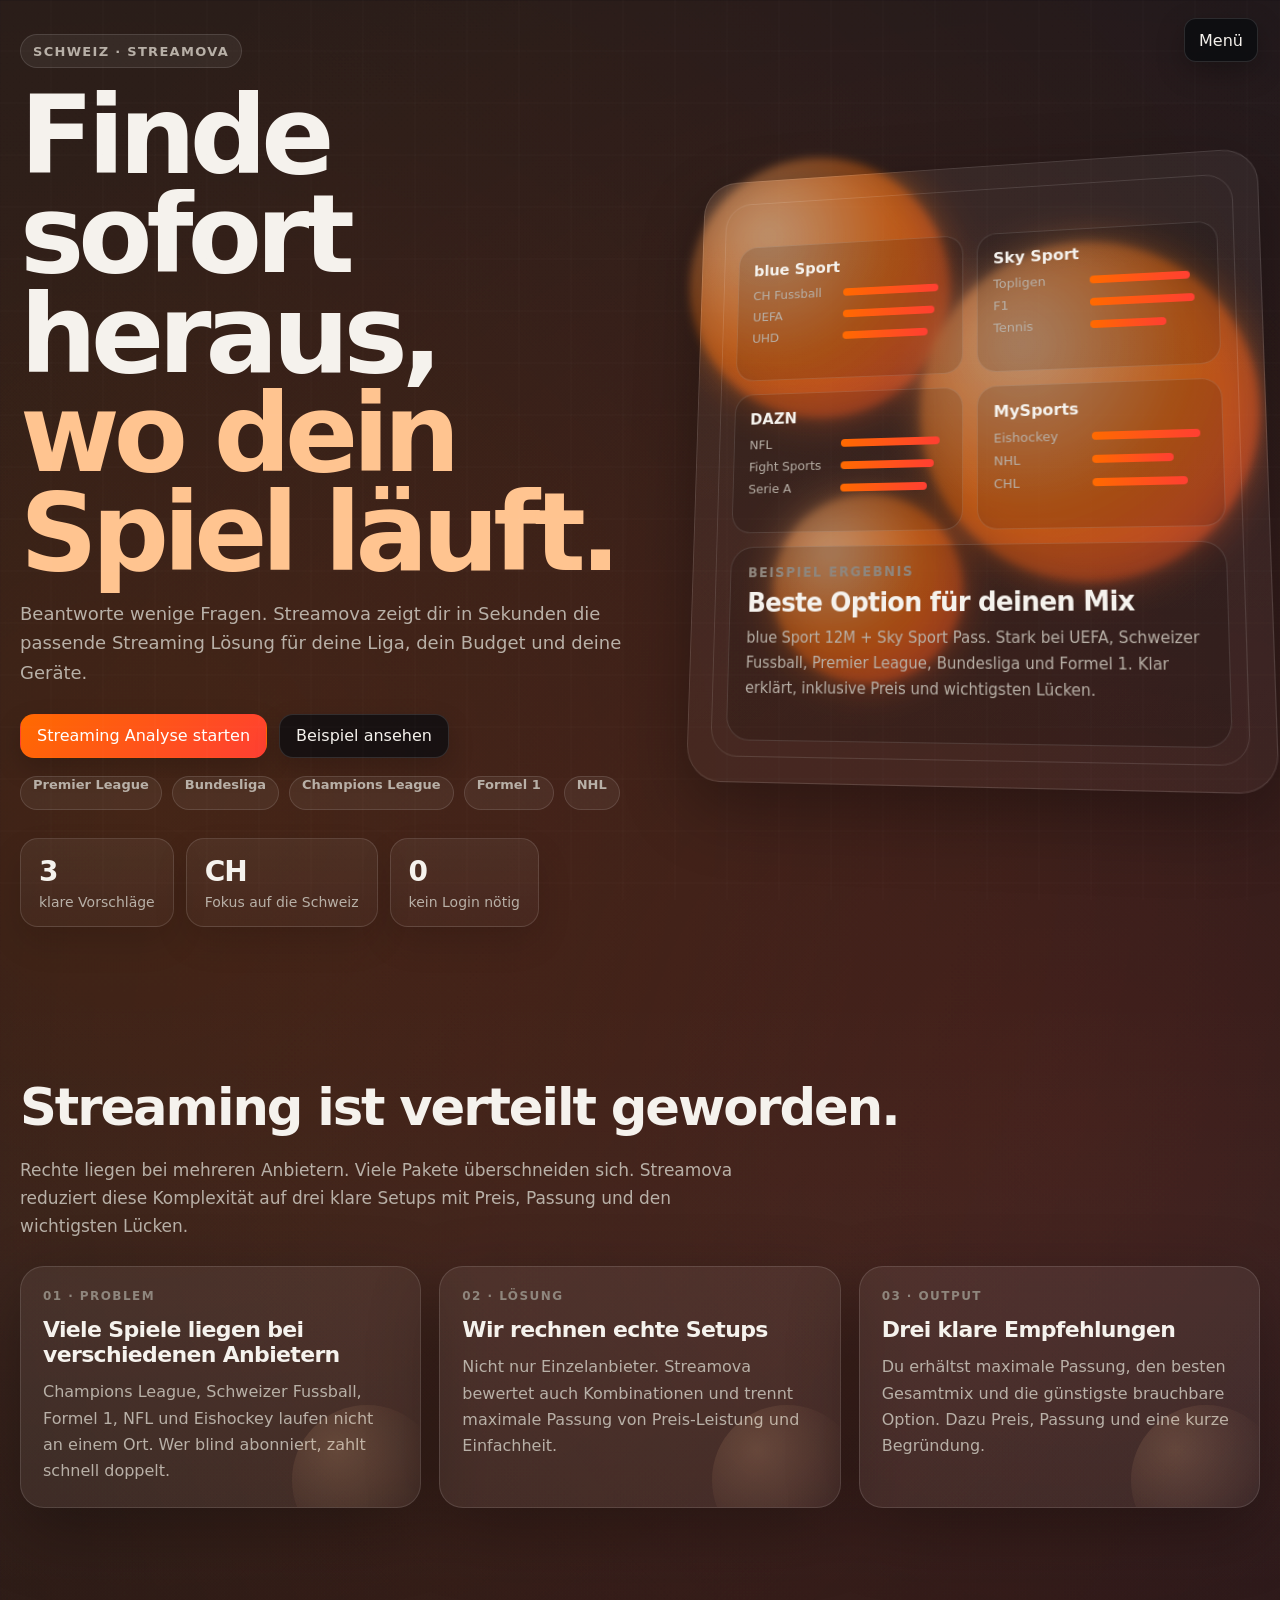
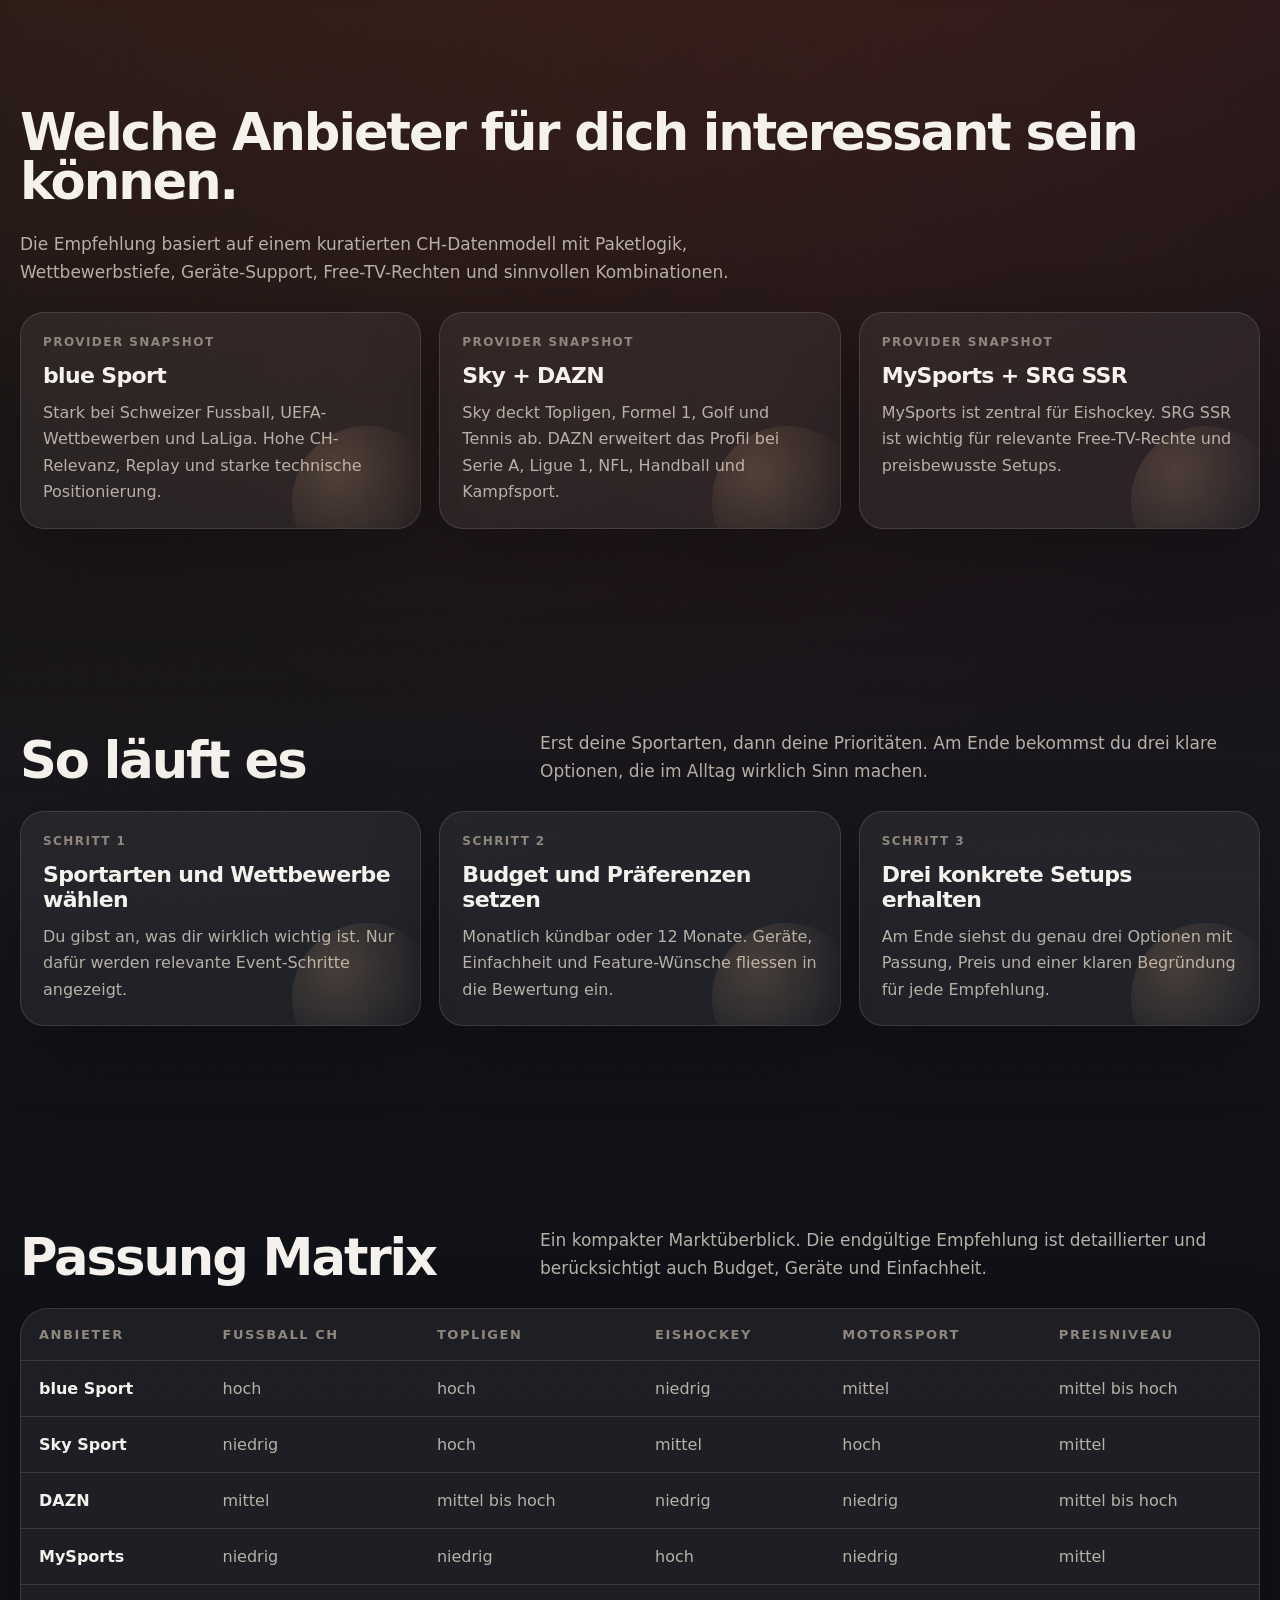
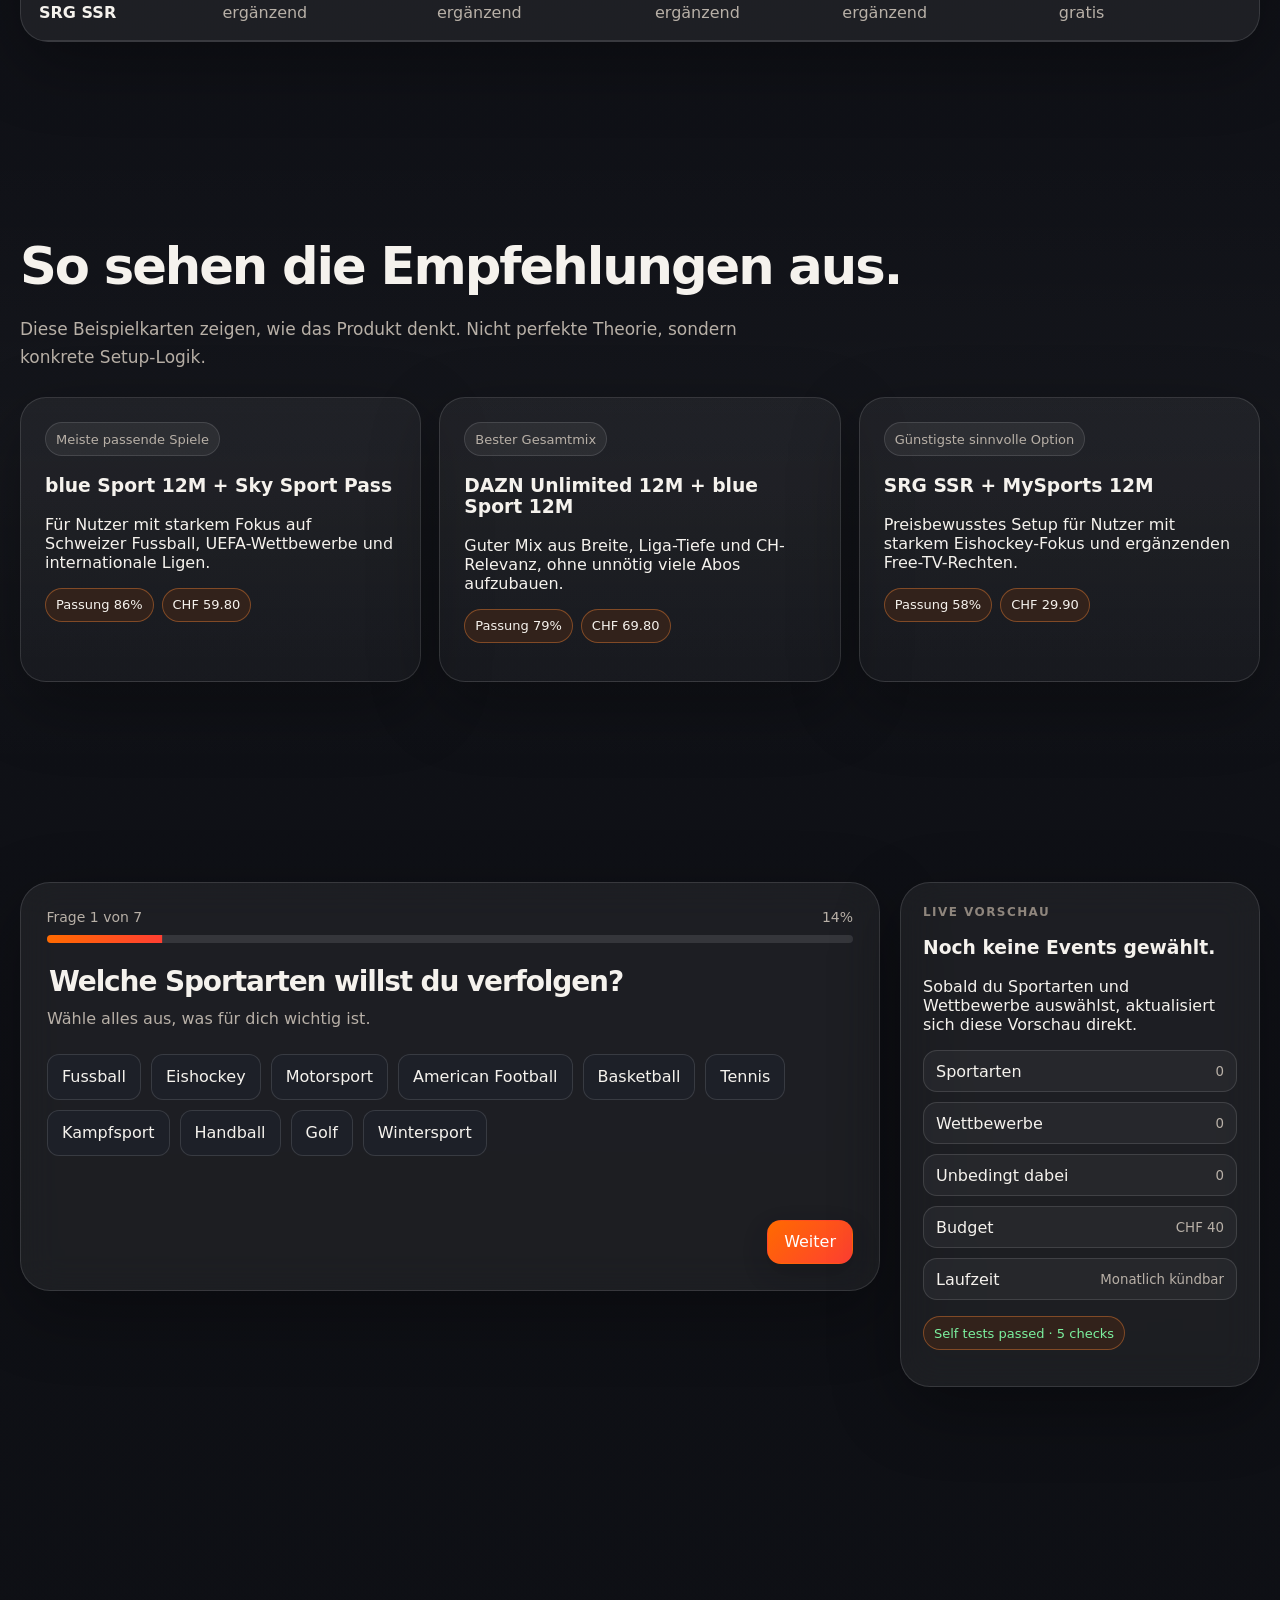
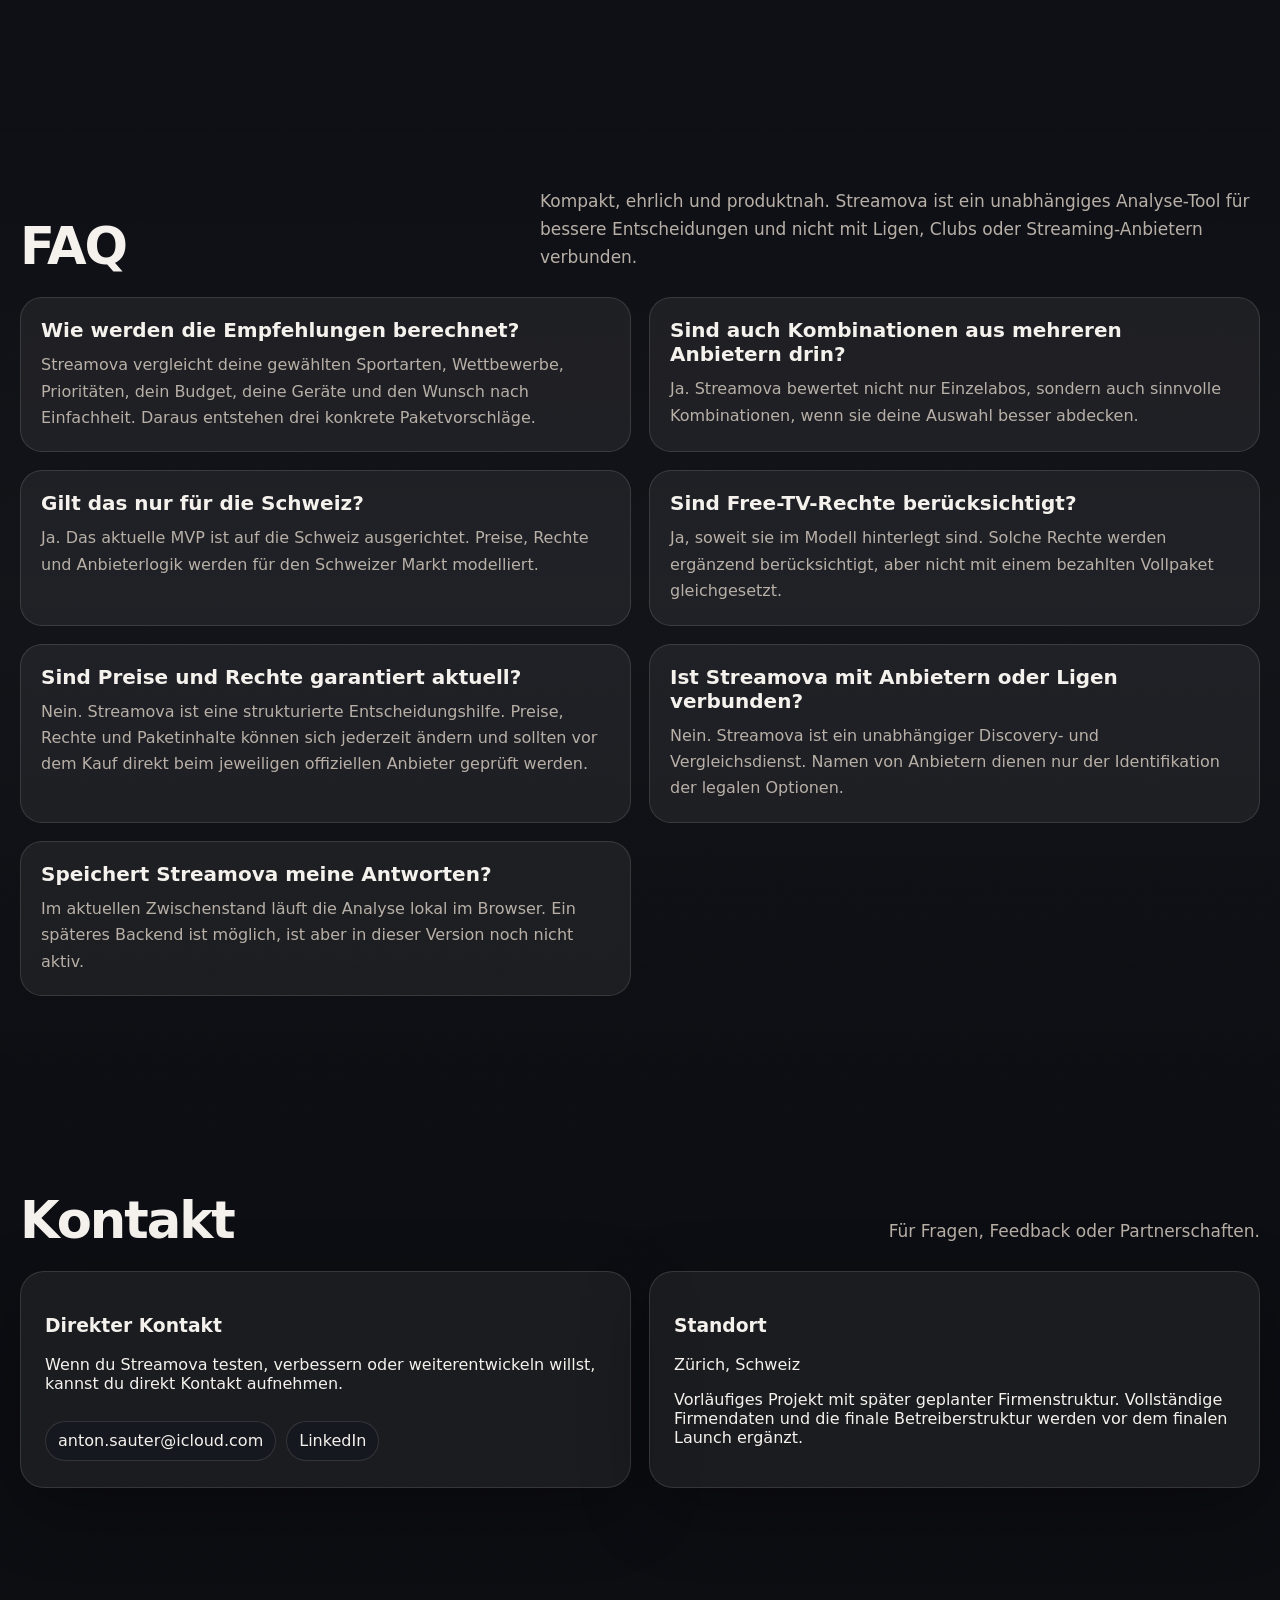
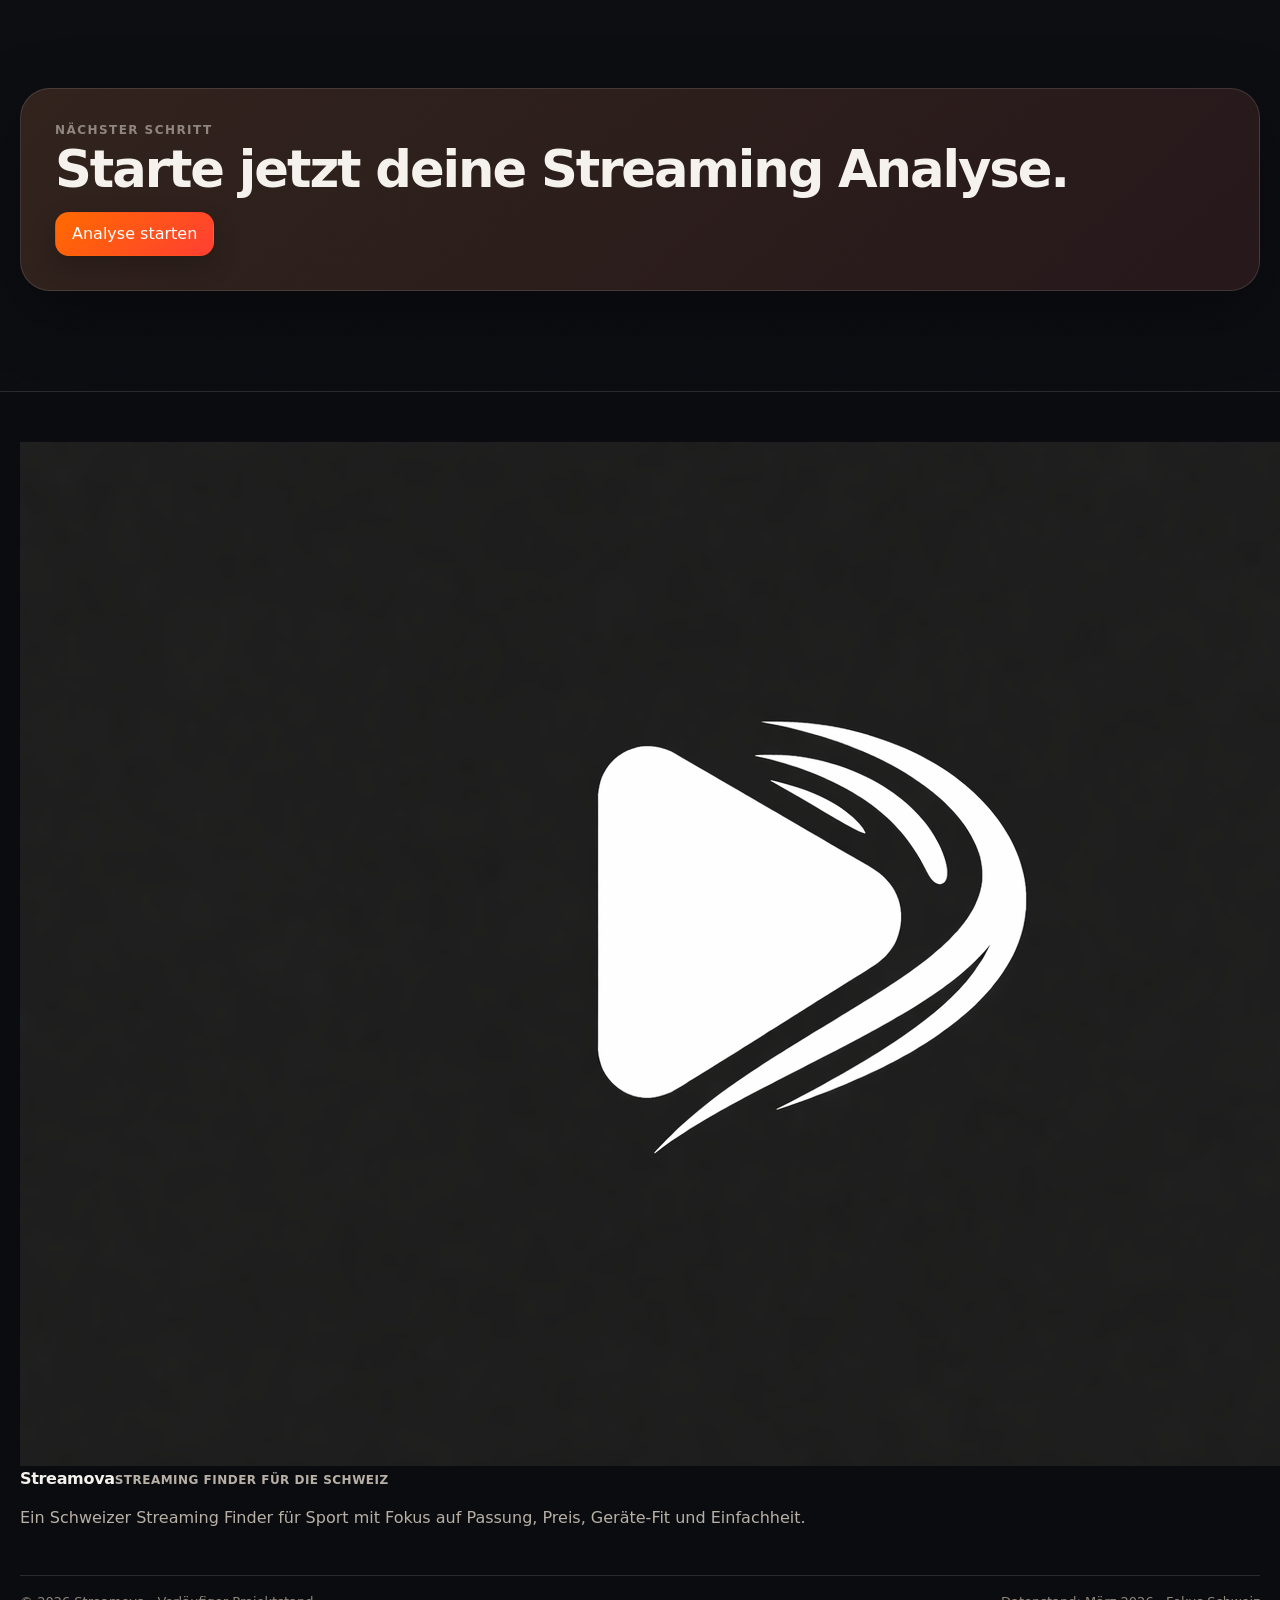
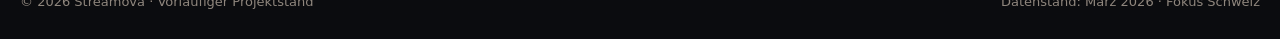
==== commit b79c7ae7: "Fix bugs and improve Streamova streaming advisor - Enable preview panel (was permanently hidden with" ====
--- a/streamova_v14_brand_refined.html
+++ b/streamova_v14_brand_refined.html
@@ -190,8 +190,7 @@
 .grid-3{display:grid;grid-template-columns:repeat(3,1fr);gap:18px} .card{padding:22px;border-radius:24px;border:1px solid var(--line);background:var(--panel);box-shadow:var(--shadow);position:relative;overflow:hidden} .card::before{content:"";position:absolute;right:-22px;bottom:-48px;width:150px;height:150px;border-radius:999px;background:radial-gradient(circle at 30% 30%,var(--accent3),transparent 62%);opacity:.17} .eyebrow{color:var(--soft);font-size:12px;font-weight:700;letter-spacing:.12em;text-transform:uppercase} .card h3{margin:14px 0 12px;font-size:22px;letter-spacing:-.03em} .card p{margin:0;color:var(--muted);line-height:1.65}
 .matrix-wrap{border:1px solid var(--line);border-radius:28px;overflow:hidden;background:var(--panel);box-shadow:var(--shadow)} table{width:100%;border-collapse:collapse} th,td{padding:18px;border-bottom:1px solid var(--line);text-align:left} th{font-size:13px;text-transform:uppercase;letter-spacing:.12em;color:var(--soft)} td{color:var(--muted)} td strong{color:var(--text)}
 .example-grid{display:grid;grid-template-columns:repeat(3,1fr);gap:18px} .example-card{padding:24px;border-radius:26px;border:1px solid var(--line);background:linear-gradient(180deg,color-mix(in srgb,var(--panel) 92%,transparent),var(--panel2));box-shadow:var(--shadow)} .pill{display:inline-flex;align-items:center;min-height:34px;padding:0 10px;border-radius:999px;border:1px solid var(--line);background:var(--panel);font-size:13px;color:var(--muted)}
-.survey-wrap{display:grid;grid-template-columns:1fr;gap:20px;align-items:start} .survey-panel,.preview-panel,.results-stage{border:1px solid var(--line);background:var(--panel);border-radius:30px;box-shadow:var(--shadow);backdrop-filter:blur(18px)} .survey-panel{padding:26px;position:sticky;top:calc(var(--header) + 18px)} .preview-panel,.results-stage{padding:22px} .preview-panel{display:none !important;
-display:none}
+.survey-wrap{display:grid;grid-template-columns:1fr 360px;gap:20px;align-items:start} .survey-panel,.preview-panel,.results-stage{border:1px solid var(--line);background:var(--panel);border-radius:30px;box-shadow:var(--shadow);backdrop-filter:blur(18px)} .survey-panel{padding:26px;position:sticky;top:calc(var(--header) + 18px)} .preview-panel,.results-stage{padding:22px} .preview-panel{position:sticky;top:calc(var(--header) + 18px)}
 .progress-head{display:flex;justify-content:space-between;gap:12px;align-items:center;color:var(--muted);font-size:14px;margin-bottom:10px} .progress{height:8px;border-radius:999px;overflow:hidden;background:color-mix(in srgb,var(--line) 90%,transparent);margin-bottom:24px} .progress-fill{height:100%;background:linear-gradient(90deg,var(--accent),var(--accent2));transform-origin:left;transform:scaleX(.1);transition:transform .34s ease}
 .step{display:none} .step.active{display:block;animation:fadeUp .28s ease} fieldset{margin:0;padding:0;border:none;min-width:0} legend{margin:0 0 10px;font-size:28px;line-height:1.05;letter-spacing:-.04em;font-weight:700} .help{margin:0;color:var(--muted);font-size:16px;line-height:1.6}
 .chips{display:flex;flex-wrap:wrap;gap:10px;margin-top:22px} .chip{min-height:46px;padding:0 14px;border-radius:12px;border:1px solid var(--line);background:var(--surface-soft);color:var(--text);transition:.18s ease} .chip:hover{transform:translateY(-1px);border-color:var(--line2)} .chip.active{background:linear-gradient(135deg,color-mix(in srgb,var(--accent) 17%,var(--solid)),color-mix(in srgb,var(--accent2) 14%,var(--solid)));border-color:color-mix(in srgb,var(--accent) 45%,var(--line));box-shadow:0 10px 26px color-mix(in srgb,var(--accent) 22%,transparent)}
@@ -207,7 +206,7 @@
 .modal{position:fixed;inset:0;background:rgba(0,0,0,.45);backdrop-filter:blur(10px);display:none;align-items:center;justify-content:center;padding:20px;z-index:100} .modal.open{display:flex} .modal-card{width:min(980px,100%);max-height:86vh;overflow:auto;padding:24px;border-radius:28px;border:1px solid var(--line);background:color-mix(in srgb,var(--bg) 92%,transparent);box-shadow:var(--shadow)} body.light .modal-card{background:rgba(255,255,255,.96)} .modal-top{display:flex;justify-content:space-between;gap:16px;align-items:start;margin-bottom:20px} .legal-nav{display:flex;gap:8px;flex-wrap:wrap;margin-bottom:18px} .legal-nav .pill-link{display:inline-flex;align-items:center;min-height:34px;padding:0 10px;border-radius:999px;border:1px solid var(--line);background:var(--panel);color:var(--muted)} .legal-section{padding:18px 0;border-top:1px solid var(--line)} .legal-section h3{margin:0 0 12px}
 .reveal{opacity:0;transform:translateY(24px);transition:opacity .6s ease,transform .6s ease} .reveal.in{opacity:1;transform:none}
 @keyframes fadeUp{from{opacity:0;transform:translateY(10px)}to{opacity:1;transform:none}} @keyframes fade{from{opacity:0;transform:translateY(8px)}to{opacity:1;transform:none}} @keyframes floatA{0%,100%{transform:translate3d(0,0,0)}50%{transform:translate3d(0,-18px,0)}} @keyframes floatB{0%,100%{transform:translate3d(0,0,0)}50%{transform:translate3d(18px,-10px,0)}} @keyframes floatC{0%,100%{transform:translate3d(0,0,0)}50%{transform:translate3d(-16px,14px,0)}}
-@media (max-width:1080px){.hero-grid,.survey-wrap,.grid-3,.example-grid,.results-grid,.faq-grid,.contact-card,.footer-grid{grid-template-columns:1fr} .survey-panel{position:relative;top:0} .hero-art{min-height:500px} .hero-card{transform:none;position:relative;inset:auto;width:100%} .nav-actions{display:none}}
+@media (max-width:1080px){.hero-grid,.survey-wrap,.grid-3,.example-grid,.results-grid,.faq-grid,.contact-card,.footer-grid{grid-template-columns:1fr} .survey-panel,.preview-panel{position:relative;top:0} .hero-art{min-height:500px} .hero-card{transform:none;position:relative;inset:auto;width:100%} .nav-actions{display:none}}
 </style>
 </head>
 <body>
@@ -539,7 +538,7 @@
   function packagePrice(p){return state.contract==='12m'?p.price_12m:p.price_flex;}
   function mergeRights(a,b){const out={};const keys=new Set([...Object.keys(a||{}),...Object.keys(b||{})]);keys.forEach(k=>{const lv=COVER[a?.[k]||'not_available']||0;const rv=COVER[b?.[k]||'not_available']||0; out[k]=lv>=rv?(a?.[k]||'not_available'):(b?.[k]||'not_available');});return out;}
   function mergeMap(a,b){const out={};const keys=new Set([...Object.keys(a||{}),...Object.keys(b||{})]);keys.forEach(k=>out[k]=(a?.[k]||b?.[k])?1:0);return out;}
-  function buildCandidates(){const items=DATA.packages;const combos=[];function rec(start,current){if(current.length) combos.push([...current]); if(current.length===state.subs) return; for(let i=start;i<items.length;i++){current.push(items[i]);rec(i+1,current);current.pop();}} rec(0,[]); return combos.map(list=>{let price=0, rights={}, devices={}, features={}; list.forEach(pkg=>{price+=packagePrice(pkg); rights=mergeRights(rights,DATA.rights[pkg.id]||{}); devices=mergeMap(devices,pkg.devices||{}); features=mergeMap(features,pkg.features||{});}); return {label:list.map(x=>x.name).join(' + '),packages:list,price:Math.round(price*100)/100,rights,devices,features};});}
+  function buildCandidates(){const EXCL=[['blue_sport_flex','blue_sport_12m'],['sky_mysports_bundle','sky_sport_pass'],['sky_mysports_bundle','mysports_12m']];const items=DATA.packages.filter(p=>state.contract==='flex'?p.id!=='blue_sport_12m':p.id!=='blue_sport_flex');const combos=[];function rec(start,current){if(current.length) combos.push([...current]); if(current.length===state.subs) return; for(let i=start;i<items.length;i++){current.push(items[i]);rec(i+1,current);current.pop();}} rec(0,[]); return combos.filter(list=>{const ids=list.map(p=>p.id);return !EXCL.some(pair=>pair.every(id=>ids.includes(id)));}).map(list=>{let price=0, rights={}, devices={}, features={}; list.forEach(pkg=>{price+=packagePrice(pkg); rights=mergeRights(rights,DATA.rights[pkg.id]||{}); devices=mergeMap(devices,pkg.devices||{}); features=mergeMap(features,pkg.features||{});}); return {label:list.map(x=>x.name).join(' + '),packages:list,price:Math.round(price*100)/100,rights,devices,features};});}
   function coverageFor(c){let num=0, den=0; const per={}; state.selectedEvents.forEach(id=>{const level=c.rights[id]||'not_available'; const value=COVER[level]||0; const w=state.must[id]?2:1; num += value*w; den += w; per[id]={level,value};}); return {pct:den?100*num/den:0, per};}
   function humanLevel(level){return ({full_live:'live',almost_all_live:'fast komplett',selected_games_live:'ausgewählte Spiele live',top_games_live:'Topspiele live',conference_only:'Konferenz',one_game_per_round:'1 Spiel pro Runde',highlights_only:'nur Highlights',replay_only:'nur Replay',not_available:'nicht enthalten'})[level]||level;}
   function classify(per){const labels=[];Object.values(EVENTS_BY_SPORT).forEach(arr=>arr.forEach(ev=>{if(state.selectedEvents.includes(ev.id)) labels.push({id:ev.id,label:ev.label});}));const full=[],partial=[],none=[]; labels.forEach(item=>{const level=per[item.id]?.level||'not_available';const value=per[item.id]?.value||0; if(level==='full_live') full.push(item.label); else if(value>0) partial.push(`${item.label} (${humanLevel(level)})`); else none.push(item.label);}); return {full,partial,none};}
@@ -547,7 +546,7 @@
   function summarize(c){const cov=coverageFor(c);const coveragePct=Math.round(cov.pct);const allIn=((coveragePct/100)*.52+(priceScore(c.price)/10)*.16+(featureFit(c)/10)*.12+(deviceFit(c)/10)*.10+(simplicityScore(c)/10)*.10)*100; return {coveragePct,allIn,classification:classify(cov.per)};}
   function renderList(items){return items.length?items.map(x=>`<li>${x}</li>`).join(''):'<li>Keine</li>';}
   function reason(slot){if(slot==='Meiste passende Spiele') return 'Diese Kombination schliesst die meisten Lücken in deiner Auswahl und priorisiert Reichweite vor maximaler Einfachheit.'; if(slot==='Bester Gesamtmix') return 'Diese Option balanciert Passung, Preis, Geräte-Fit und Komfort am stärksten aus.'; return 'Das ist die günstigste Lösung, die noch genug Substanz in der Passung behält.';}
-  function renderResults(){const candidates=buildCandidates().filter(c=>c.price<=state.budget||c.price===0).map(c=>Object.assign(c,summarize(c))).sort((a,b)=>b.coveragePct-a.coveragePct||b.allIn-a.allIn);const first=candidates[0]||null;const allIn=[...candidates].sort((a,b)=>b.allIn-a.allIn||b.coveragePct-a.coveragePct)[0]||null;const cheap=[...candidates].filter(c=>c.coveragePct>=45).sort((a,b)=>a.price-b.price||b.coveragePct-a.coveragePct)[0]||null;const chosen=[]; if(first) chosen.push({slot:'Meiste passende Spiele',item:first}); if(allIn && !chosen.find(x=>x.item.label===allIn.label)) chosen.push({slot:'Bester Gesamtmix',item:allIn}); if(cheap && !chosen.find(x=>x.item.label===cheap.label)) chosen.push({slot:'Günstigste sinnvolle Option',item:cheap}); while(chosen.length<3 && candidates.length){const f=candidates.find(x=>!chosen.find(c=>c.item.label===x.label)); if(!f) break; chosen.push({slot:'Alternative',item:f});} resultsGrid.innerHTML=''; chosen.slice(0,3).forEach(({slot,item},i)=>{const card=document.createElement('article'); card.className='result-card'; card.innerHTML=`<div class="result-top"><div><span class="slot">${slot}</span><h4>${item.label}</h4><div class="result-meta">CHF ${item.price.toFixed(2)} / Monat · ${state.contract==='flex'?'monatlich kündbar':'12 Monate'}</div></div><div class="score">${item.coveragePct}%</div></div><div class="badges"><span class="badge">${item.packages.length} Abo${item.packages.length>1?'s':''}</span><span class="badge">All in ${item.allIn.toFixed(0)}%</span><span class="badge">Stand ${DATA.last_verified}</span></div><div><b>Enthalten</b><ul class="list">${renderList(item.classification.full)}</ul></div><div><b>Teilweise</b><ul class="list">${renderList(item.classification.partial)}</ul></div><div><b>Nicht enthalten</b><ul class="list">${renderList(item.classification.none)}</ul></div><p>${reason(slot)}</p>`; resultsGrid.appendChild(card); setTimeout(()=>card.classList.add('in'),120+i*120);});}
+  function renderResults(){const candidates=buildCandidates().filter(c=>c.price<=state.budget||c.price===0).map(c=>Object.assign(c,summarize(c))).sort((a,b)=>b.coveragePct-a.coveragePct||b.allIn-a.allIn);const first=candidates[0]||null;const allIn=[...candidates].sort((a,b)=>b.allIn-a.allIn||b.coveragePct-a.coveragePct)[0]||null;const cheap=[...candidates].filter(c=>c.coveragePct>=45).sort((a,b)=>a.price-b.price||b.coveragePct-a.coveragePct)[0]||null;const chosen=[]; if(first) chosen.push({slot:'Meiste passende Spiele',item:first}); if(allIn && !chosen.find(x=>x.item.label===allIn.label)) chosen.push({slot:'Bester Gesamtmix',item:allIn}); if(cheap && !chosen.find(x=>x.item.label===cheap.label)) chosen.push({slot:'Günstigste sinnvolle Option',item:cheap}); while(chosen.length<3 && candidates.length){const f=candidates.find(x=>!chosen.find(c=>c.item.label===x.label)); if(!f) break; chosen.push({slot:'Alternative',item:f});} resultsGrid.innerHTML=''; if(!chosen.length){resultsGrid.innerHTML='<div class="card" style="grid-column:1/-1;text-align:center;padding:40px"><h3>Keine passenden Ergebnisse</h3><p>Versuche dein Budget zu erhöhen oder die maximale Abo-Anzahl anzupassen.</p></div>';return;} chosen.slice(0,3).forEach(({slot,item},i)=>{const card=document.createElement('article'); card.className='result-card'; card.innerHTML=`<div class="result-top"><div><span class="slot">${slot}</span><h4>${item.label}</h4><div class="result-meta">CHF ${item.price.toFixed(2)} / Monat · ${state.contract==='flex'?'monatlich kündbar':'12 Monate'}</div></div><div class="score">${item.coveragePct}%</div></div><div class="badges"><span class="badge">${item.packages.length} Abo${item.packages.length>1?'s':''}</span><span class="badge">All in ${item.allIn.toFixed(0)}%</span><span class="badge">Stand ${DATA.last_verified}</span></div><div><b>Enthalten</b><ul class="list">${renderList(item.classification.full)}</ul></div><div><b>Teilweise</b><ul class="list">${renderList(item.classification.partial)}</ul></div><div><b>Nicht enthalten</b><ul class="list">${renderList(item.classification.none)}</ul></div><p>${reason(slot)}</p>`; resultsGrid.appendChild(card); setTimeout(()=>card.classList.add('in'),120+i*120);}); const oldRestart=qs('#restartWrap');if(oldRestart)oldRestart.remove();const restartWrap=document.createElement('div');restartWrap.id='restartWrap';restartWrap.style.cssText='text-align:center;margin-top:28px';restartWrap.innerHTML='<button type="button" class="btn ghost">Neue Analyse starten</button>';resultsStage.appendChild(restartWrap);restartWrap.querySelector('button').addEventListener('click',()=>{Object.assign(state,{selectedSports:[],selectedEvents:[],must:{},features:[],budget:40,contract:'flex',subs:2,devices:[],simplicity:7});budgetRange.value=40;budgetPill.textContent='CHF 40';simpRange.value=7;simpPill.textContent='7 von 10';renderSports();renderDynamicSteps();renderFeatureChips();renderDeviceChips();renderContractChoices();renderSubsChoices();updatePreview();showStep('sports');resultsStage.classList.remove('visible');document.getElementById('survey')?.scrollIntoView({behavior:'smooth',block:'start'});});}
   function initUi(){
     renderSports(); renderDynamicSteps(); renderFeatureChips(); renderDeviceChips(); renderContractChoices(); renderSubsChoices(); updatePreview(); showStep('sports');
     budgetRange.addEventListener('input',()=>{state.budget=Number(budgetRange.value); budgetPill.textContent=`CHF ${state.budget}`; updatePreview(); resultsStage.classList.remove('visible');});
@@ -560,6 +559,7 @@
         document.body.classList.remove('menu-open');
       });
     }
+    const goSurveyHero=document.getElementById('goSurveyHero');if(goSurveyHero){goSurveyHero.addEventListener('click',(e)=>{e.preventDefault();document.getElementById('survey')?.scrollIntoView({behavior:'smooth',block:'start'});});}
     qs('#themeToggle').addEventListener('click',()=>document.body.classList.toggle('light'));
     
     const topbarEl = document.getElementById('topbar');
@@ -616,7 +616,7 @@
       });
     }
     const obs=new IntersectionObserver(entries=>entries.forEach(entry=>{if(entry.isIntersecting) entry.target.classList.add('in');}),{threshold:.14}); qsa('.reveal').forEach(el=>obs.observe(el));
-    window.addEventListener('scroll',()=>{const art=qs('#heroArt'); const y=Math.min(window.scrollY,500); art.style.transform=`translateY(${y*0.05}px)`;},{passive:true});
+    window.addEventListener('scroll',()=>{const art=qs('#heroArt'); if(!art) return; const y=Math.min(window.scrollY,500); art.style.transform=`translateY(${y*0.05}px)`;},{passive:true});
   }
   function runSelfTests(){const lines=[];const assert=(c,m)=>{if(!c) throw new Error(m); lines.push(m);}; const snap=JSON.stringify(state); state.selectedSports=['football','hockey']; state.selectedEvents=['football_ucl','hockey_nl']; state.must={football_ucl:true}; cleanStateAfterSportsChange(); assert(state.selectedEvents.includes('football_ucl'),'football event retained'); renderDynamicSteps(); assert(qsa('[data-step^="events_"]',flow).length===2,'dynamic steps built'); showStep('events_football'); renderDynamicSteps(); assert(state.step==='events_football','active dynamic step preserved'); state.features=['live']; state.devices=['browser']; state.budget=100; const cands=buildCandidates(); assert(cands.length>0,'candidates generated'); renderResults(); assert(resultsGrid.children.length===3,'three result cards'); Object.assign(state, JSON.parse(snap)); renderSports(); renderDynamicSteps(); renderFeatureChips(); renderDeviceChips(); renderContractChoices(); renderSubsChoices(); updatePreview(); showStep('sports'); budgetPill.textContent=`CHF ${state.budget}`; simpPill.textContent=`${state.simplicity} von 10`; qs('#testBadge').textContent=`Self tests passed · ${lines.length} checks`; qs('#testBadge').style.color='var(--ok)';}
   initUi(); runSelfTests();
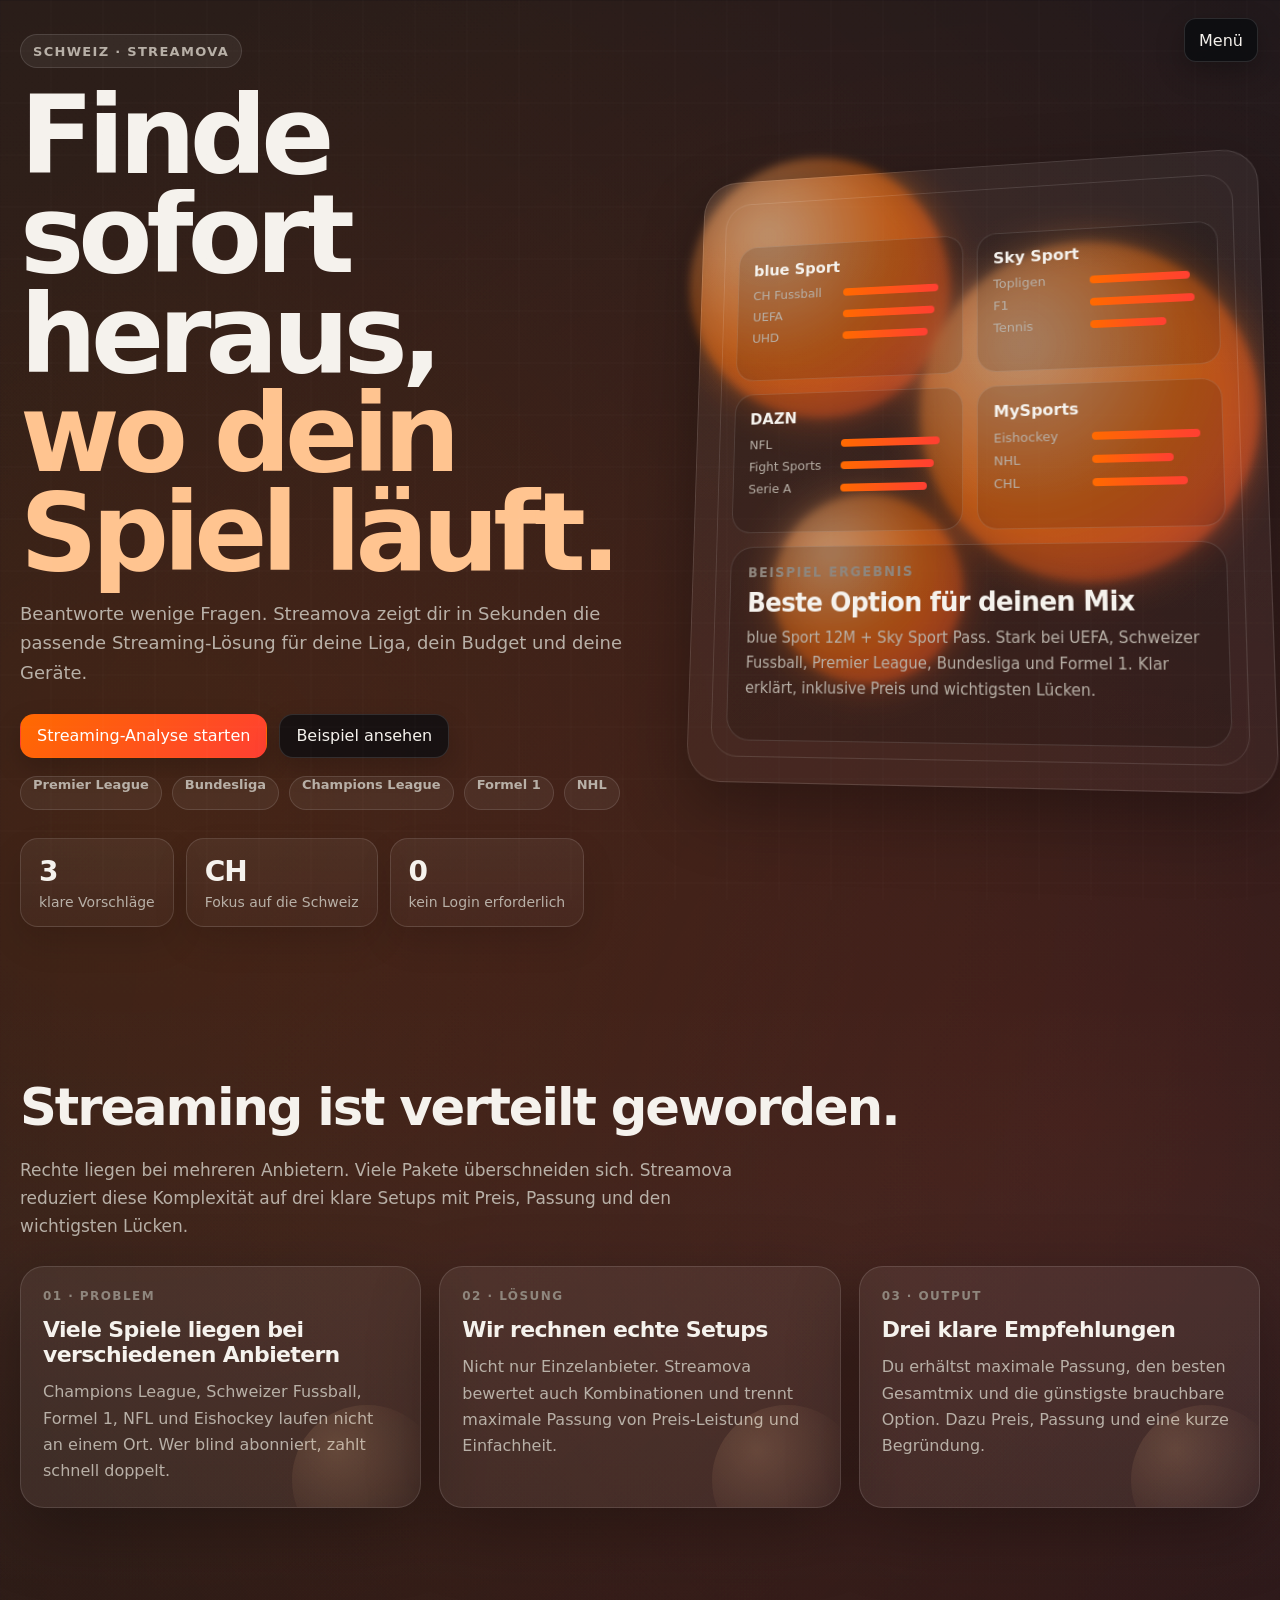
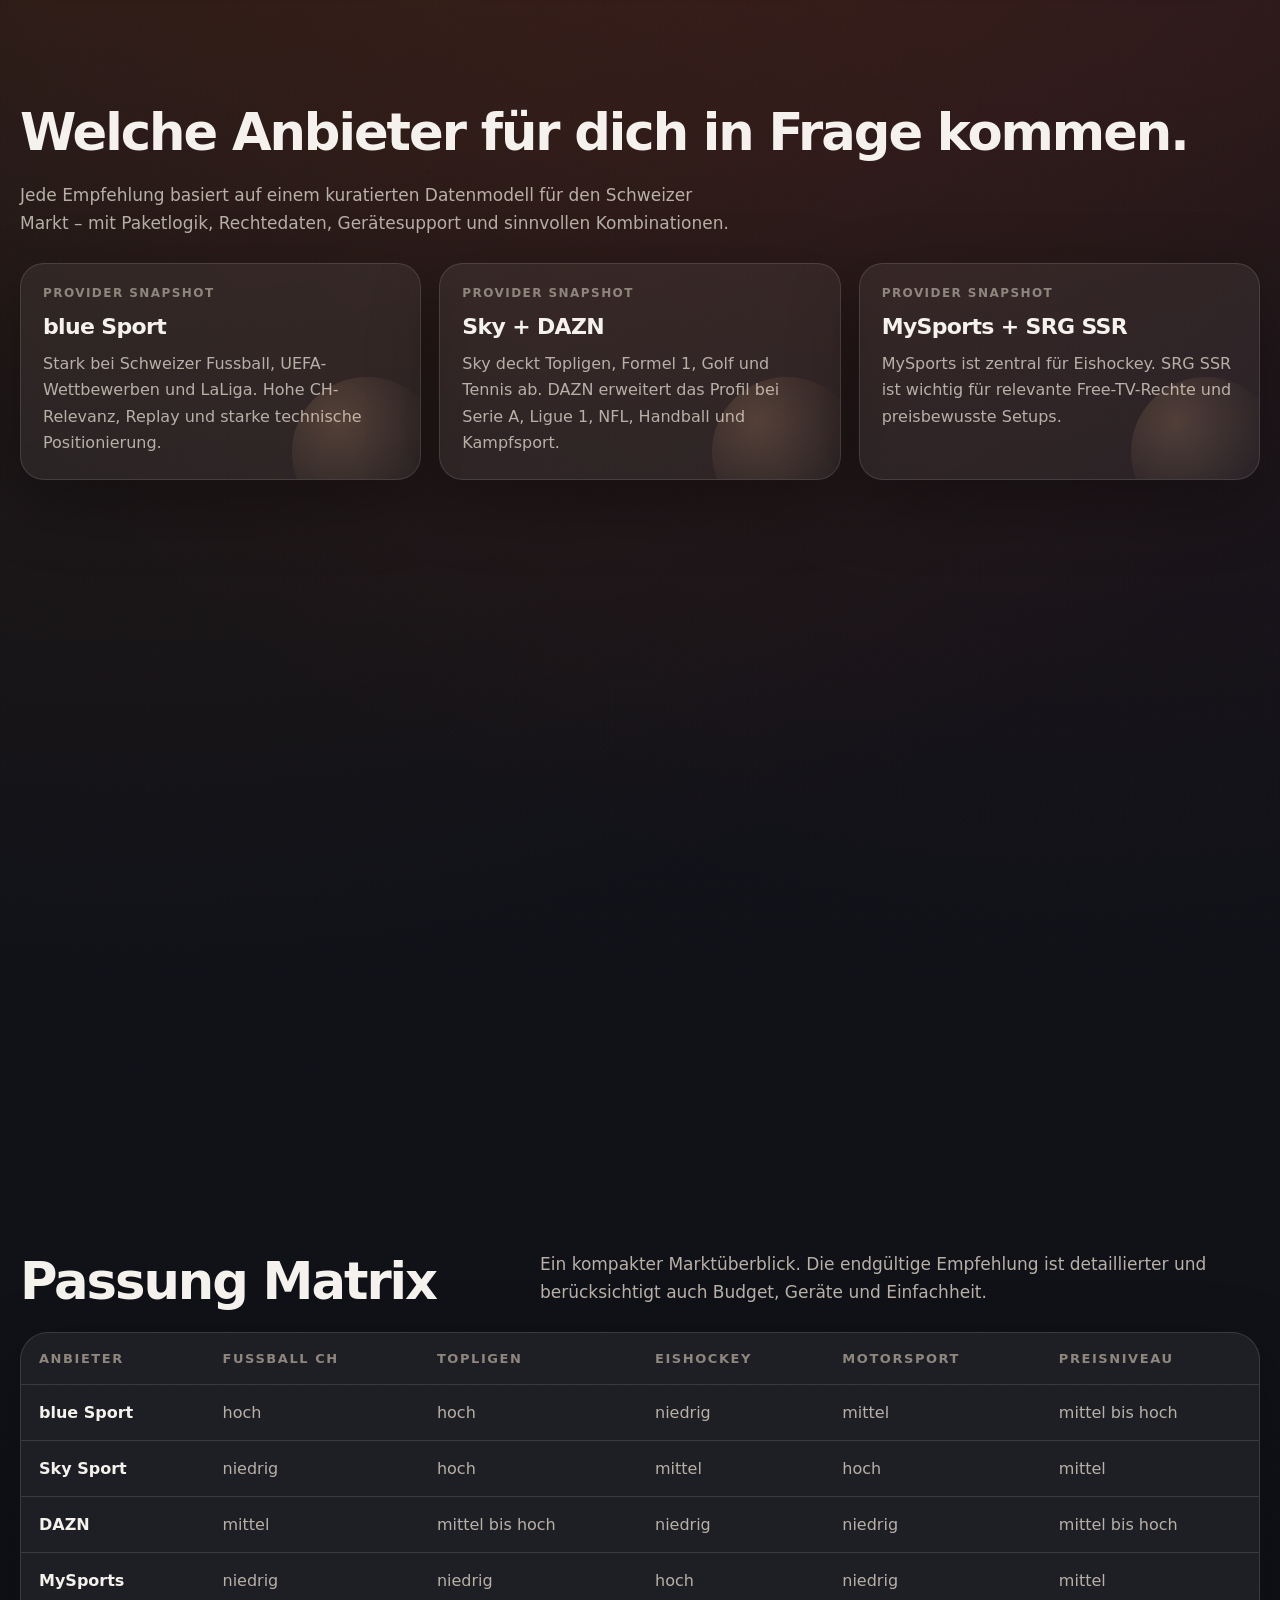
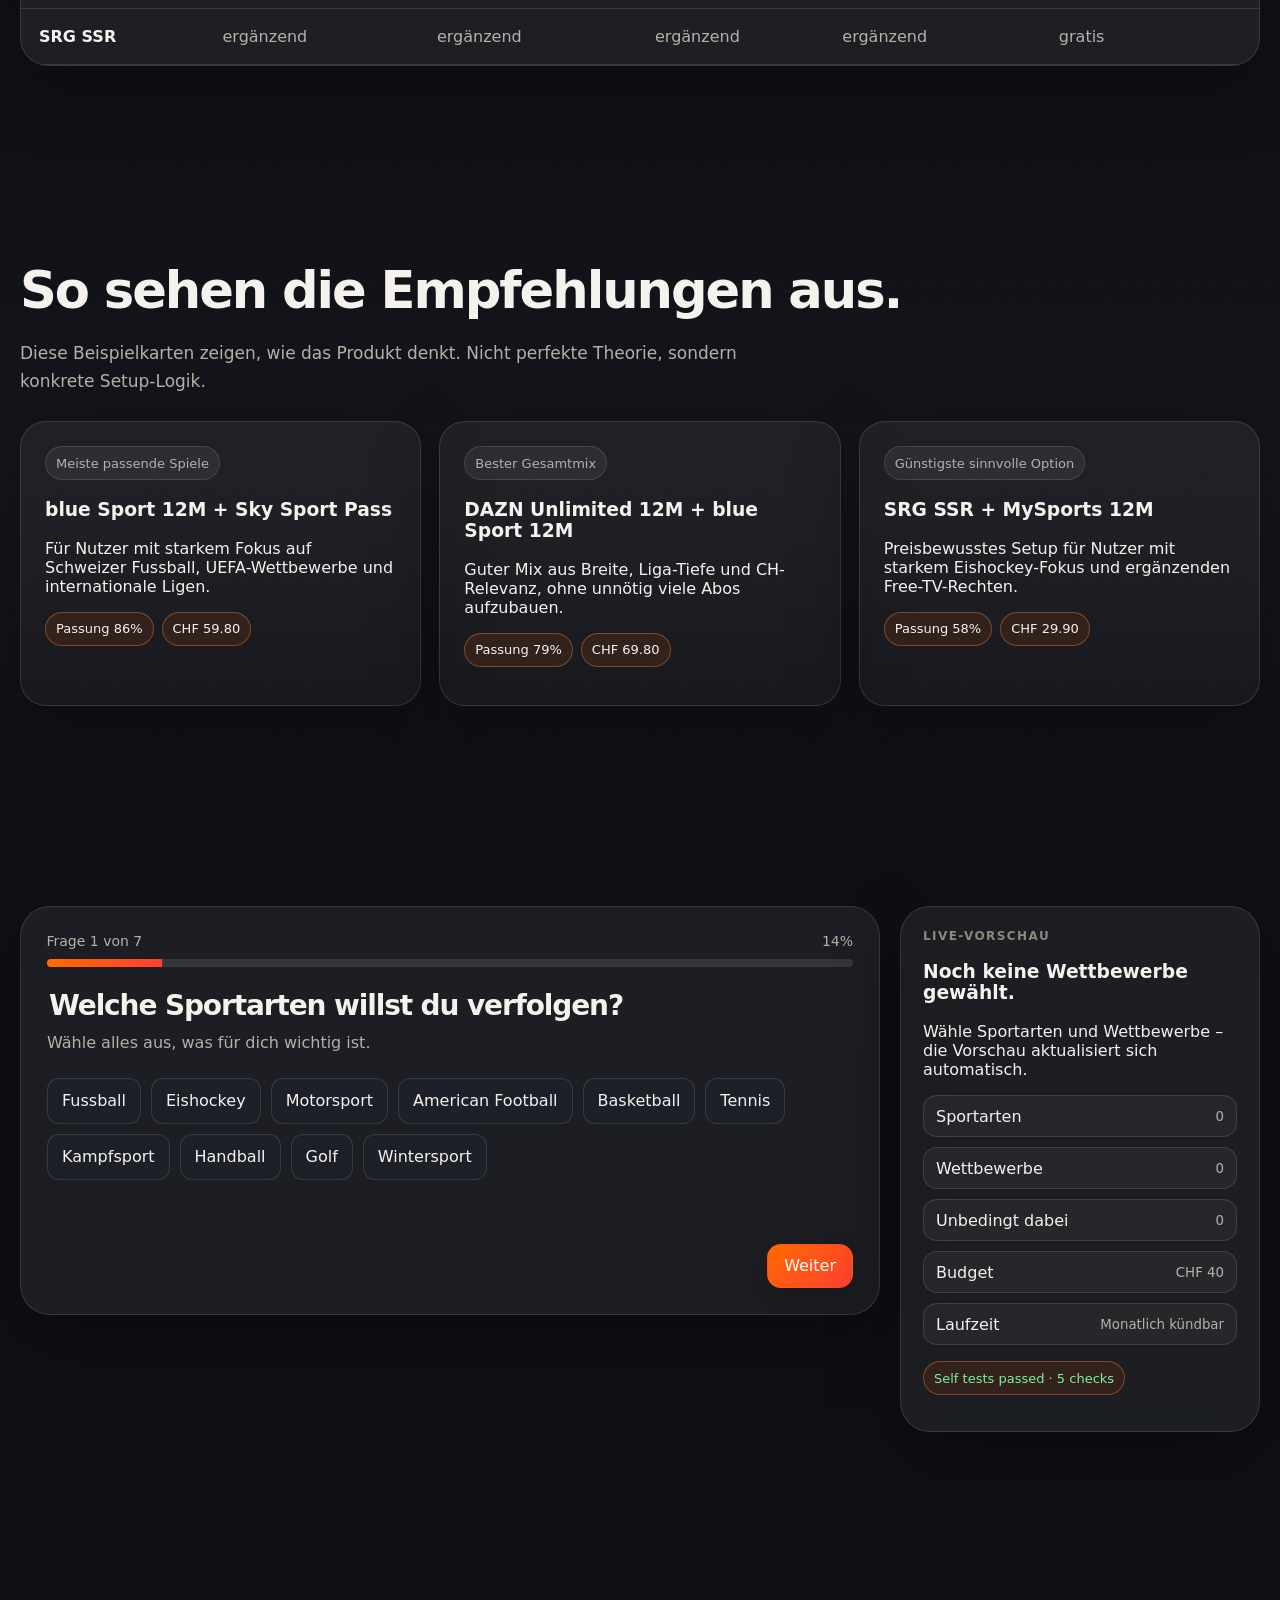
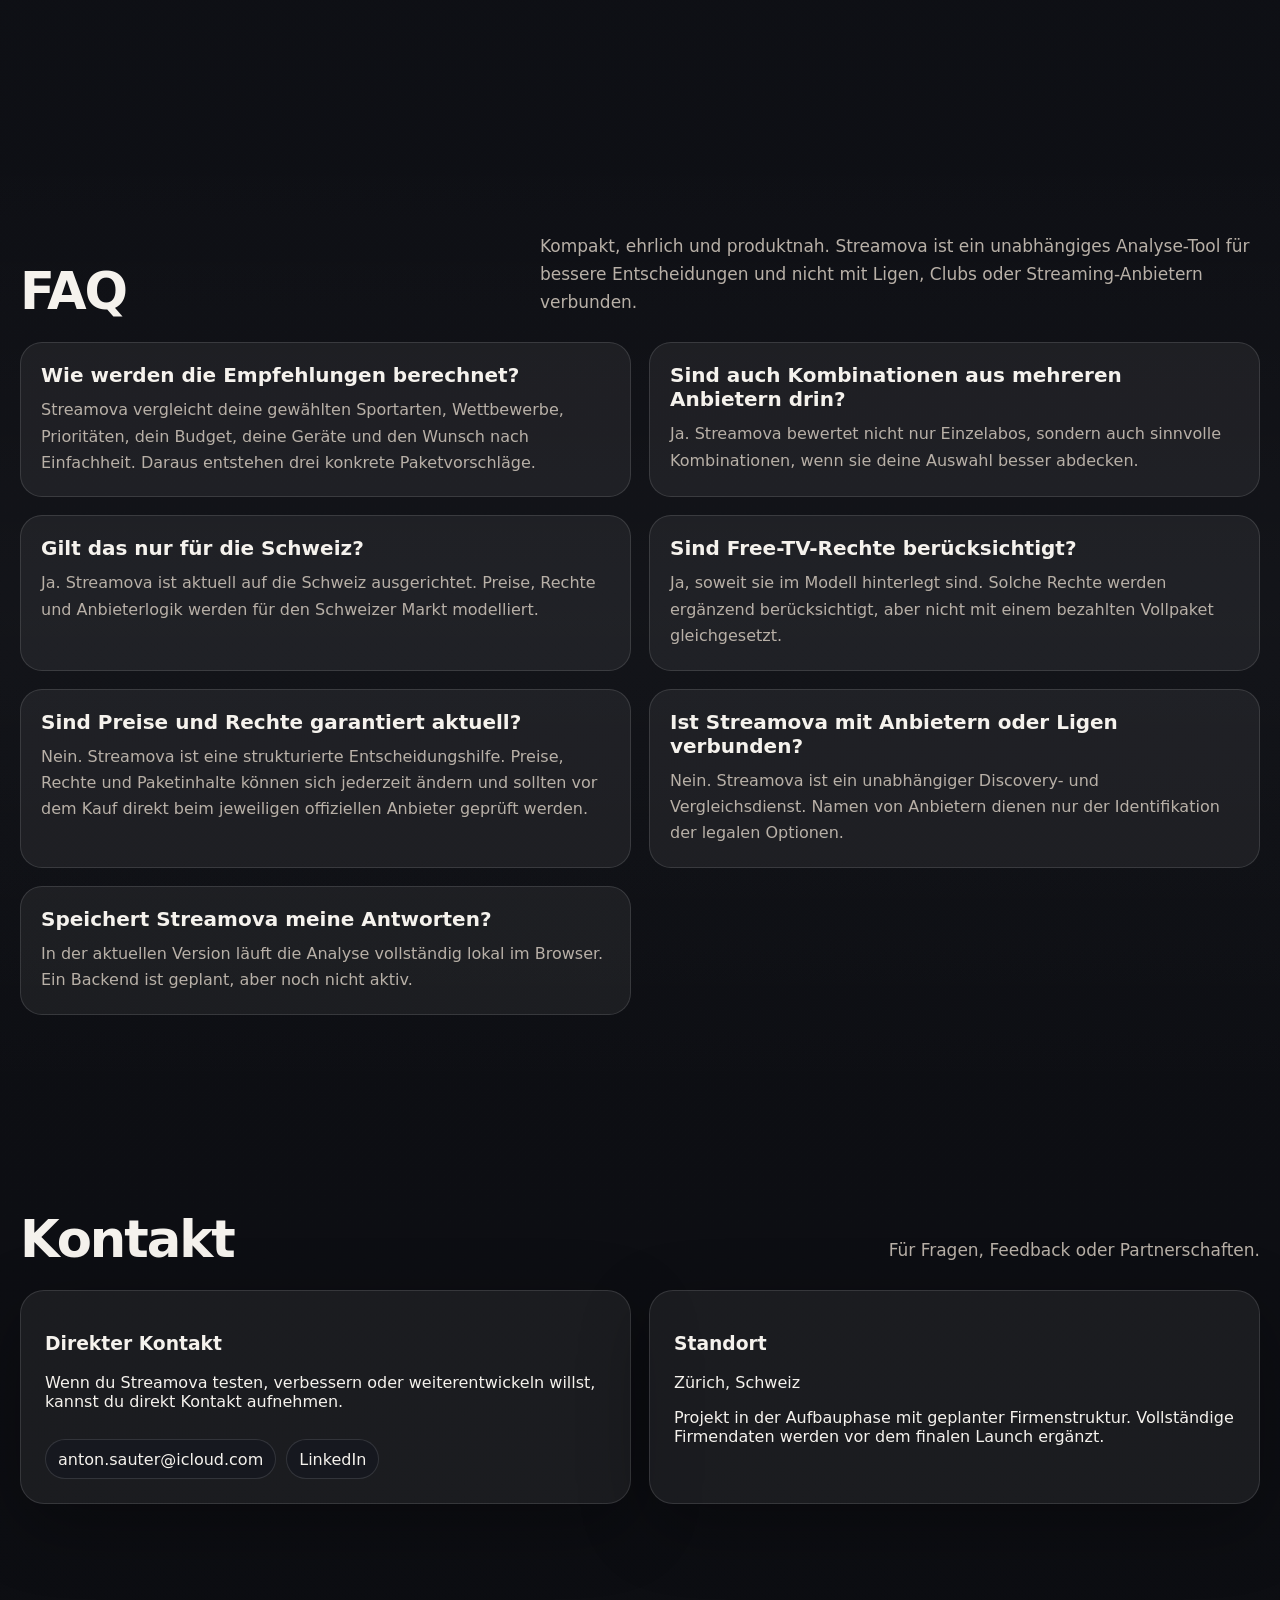
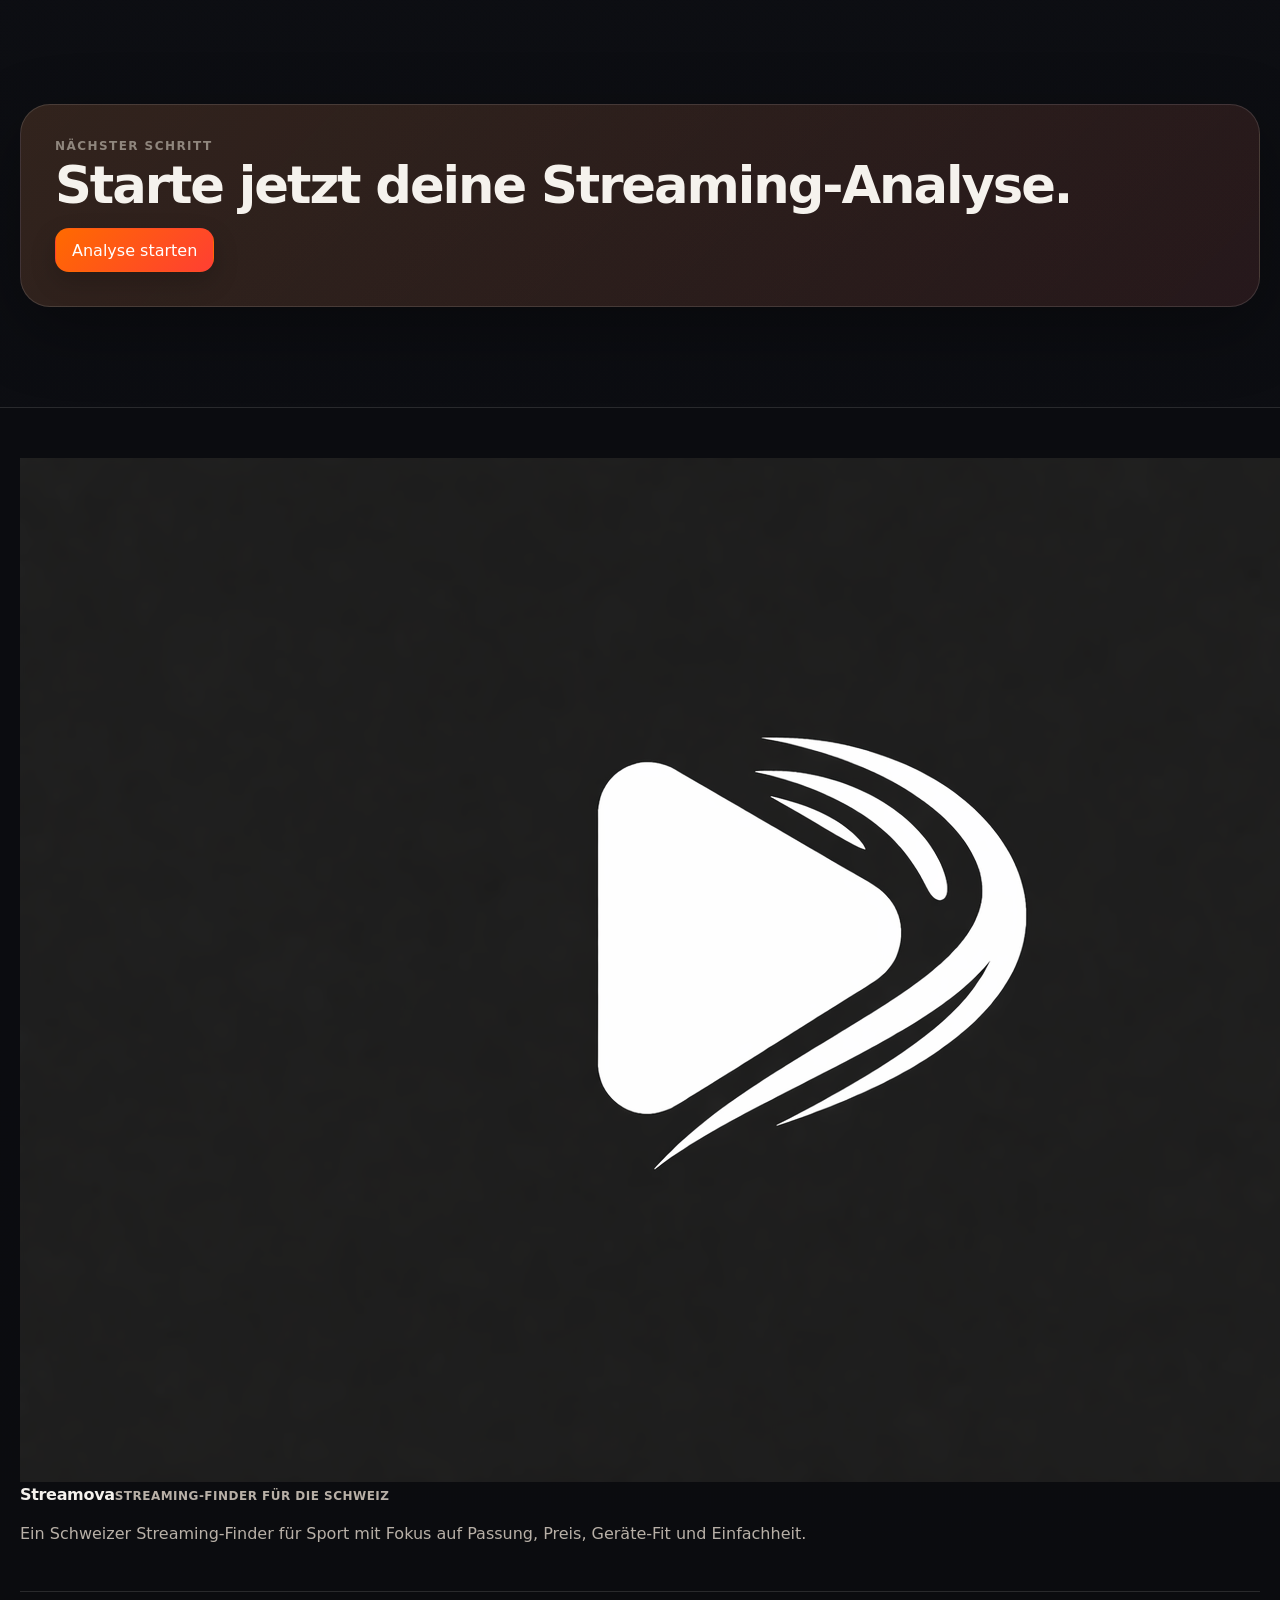
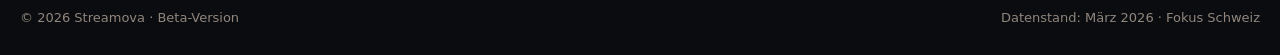
==== commit 6fd6f898: "Überarbeitung aller sichtbaren Texte und Formulierungen - Fehlende Bindestriche in Komposita korrigi" ====
--- a/streamova_v14_brand_refined.html
+++ b/streamova_v14_brand_refined.html
@@ -219,7 +219,7 @@
       <img src="[data-uri]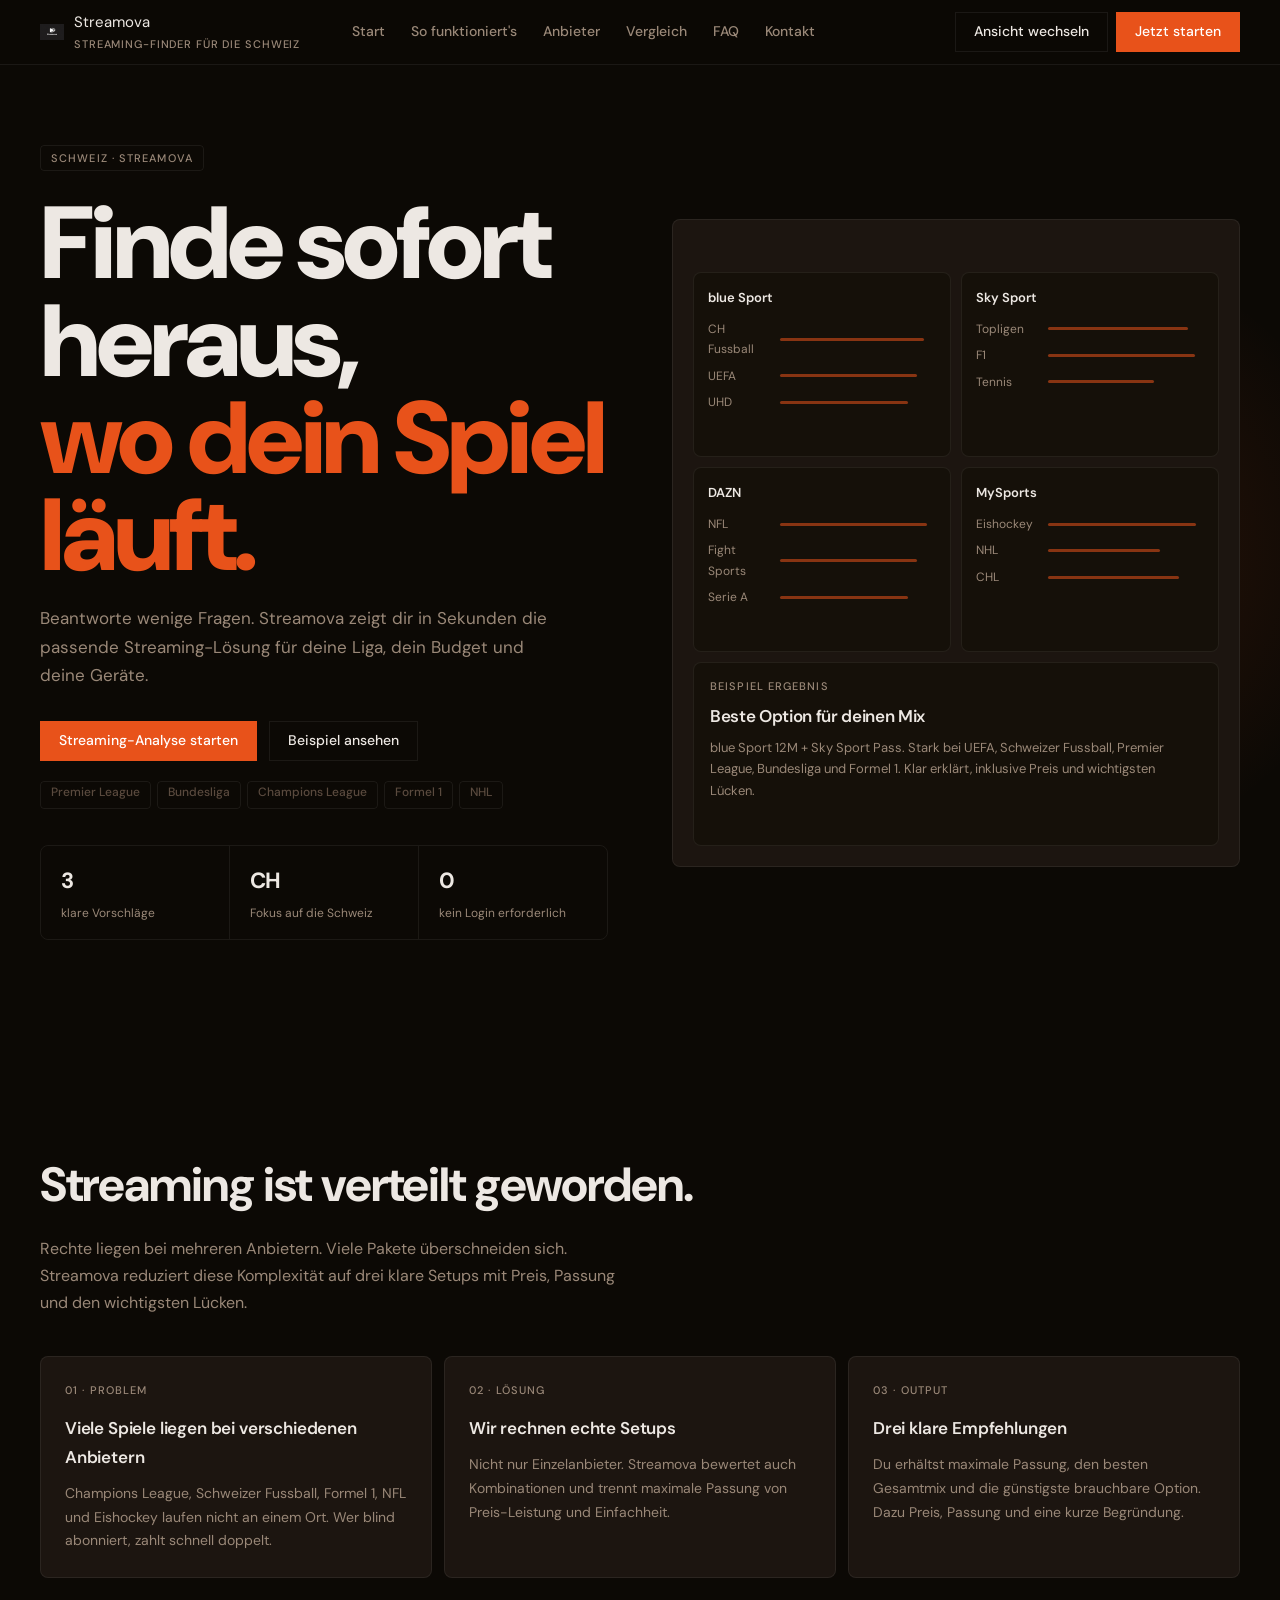
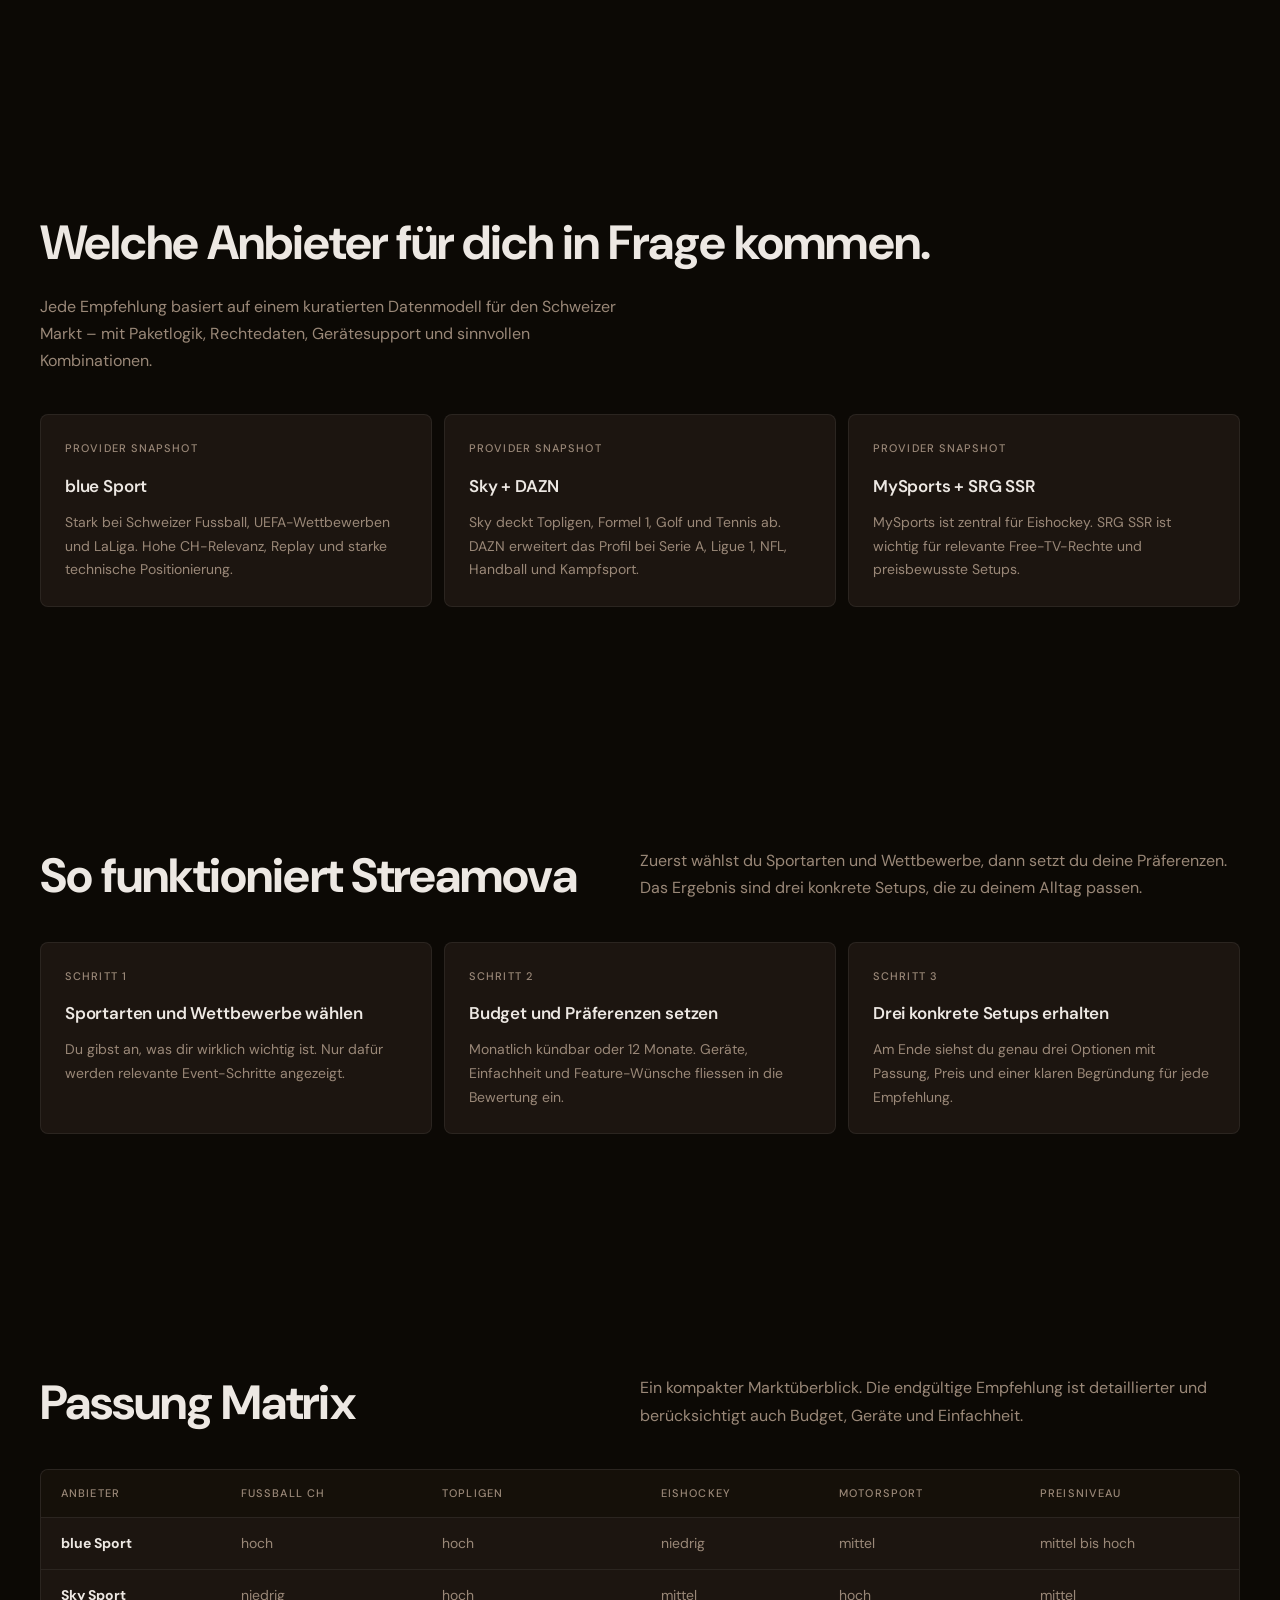
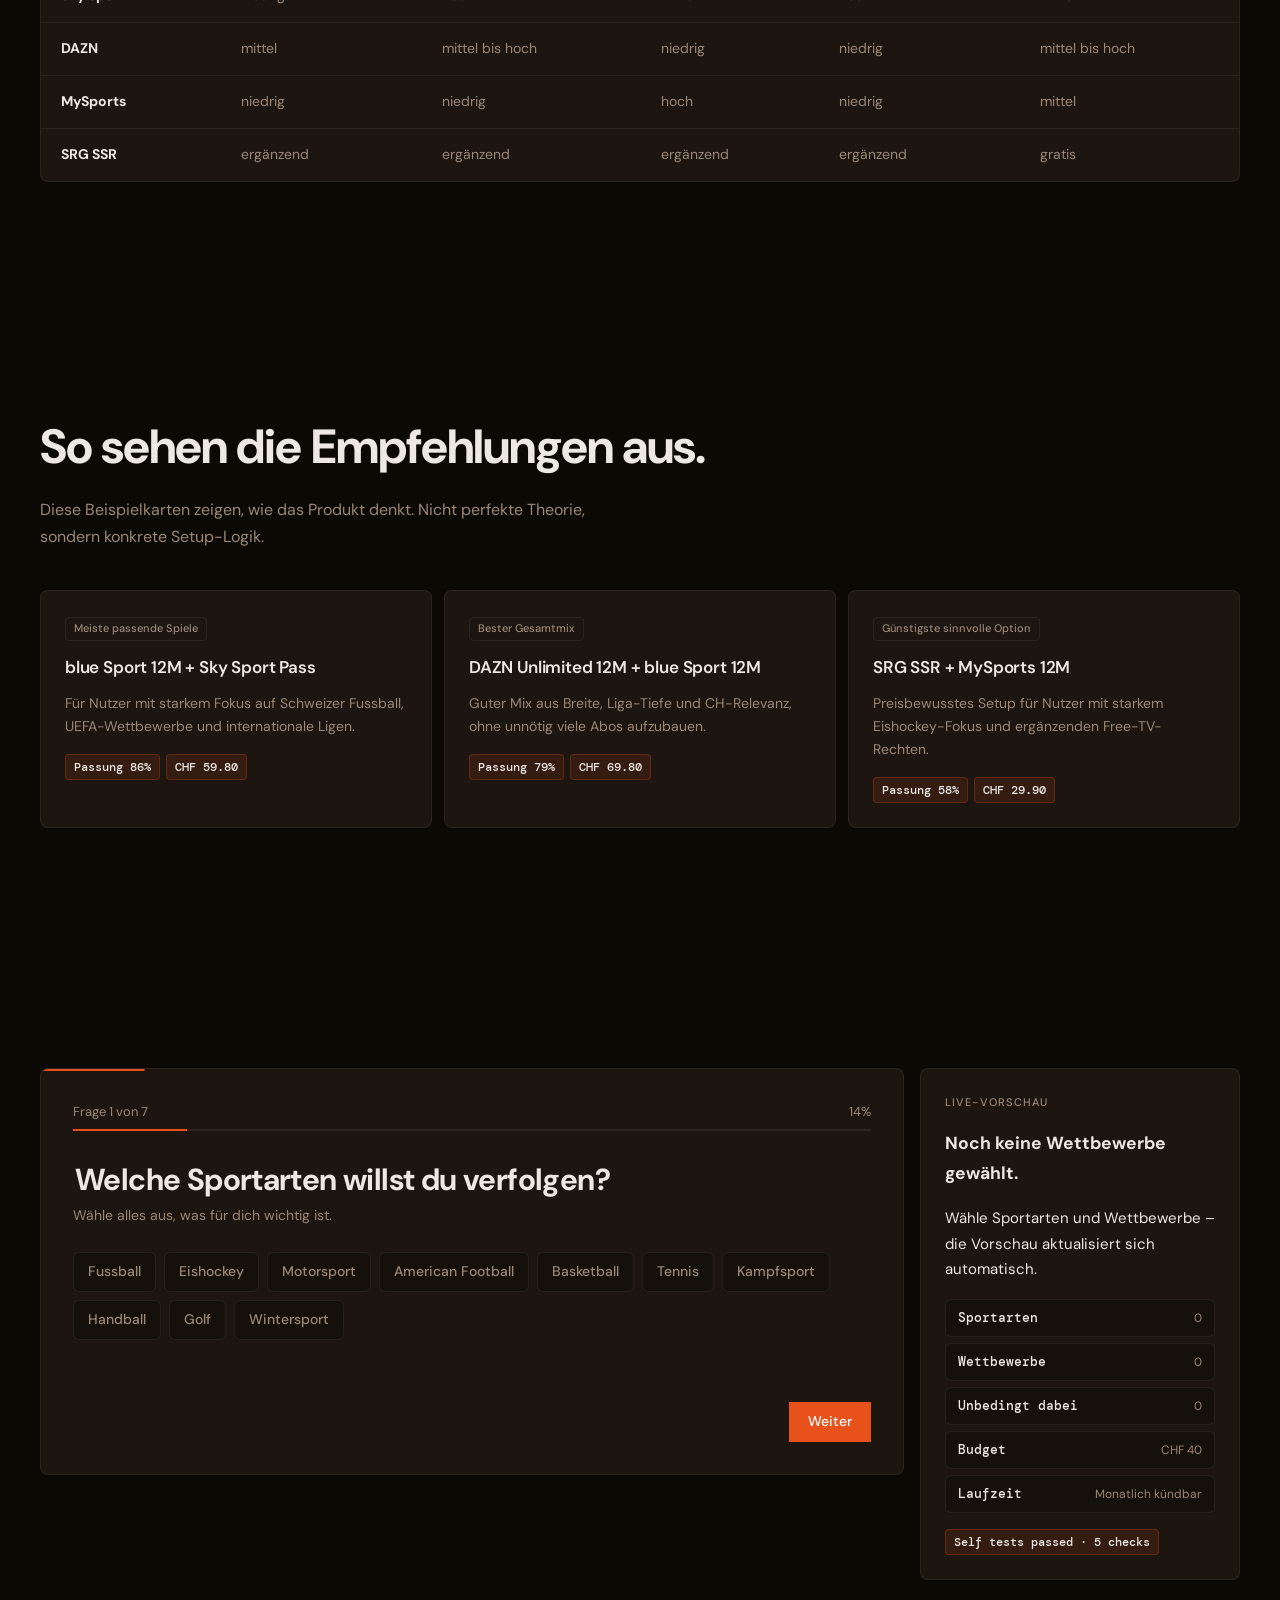
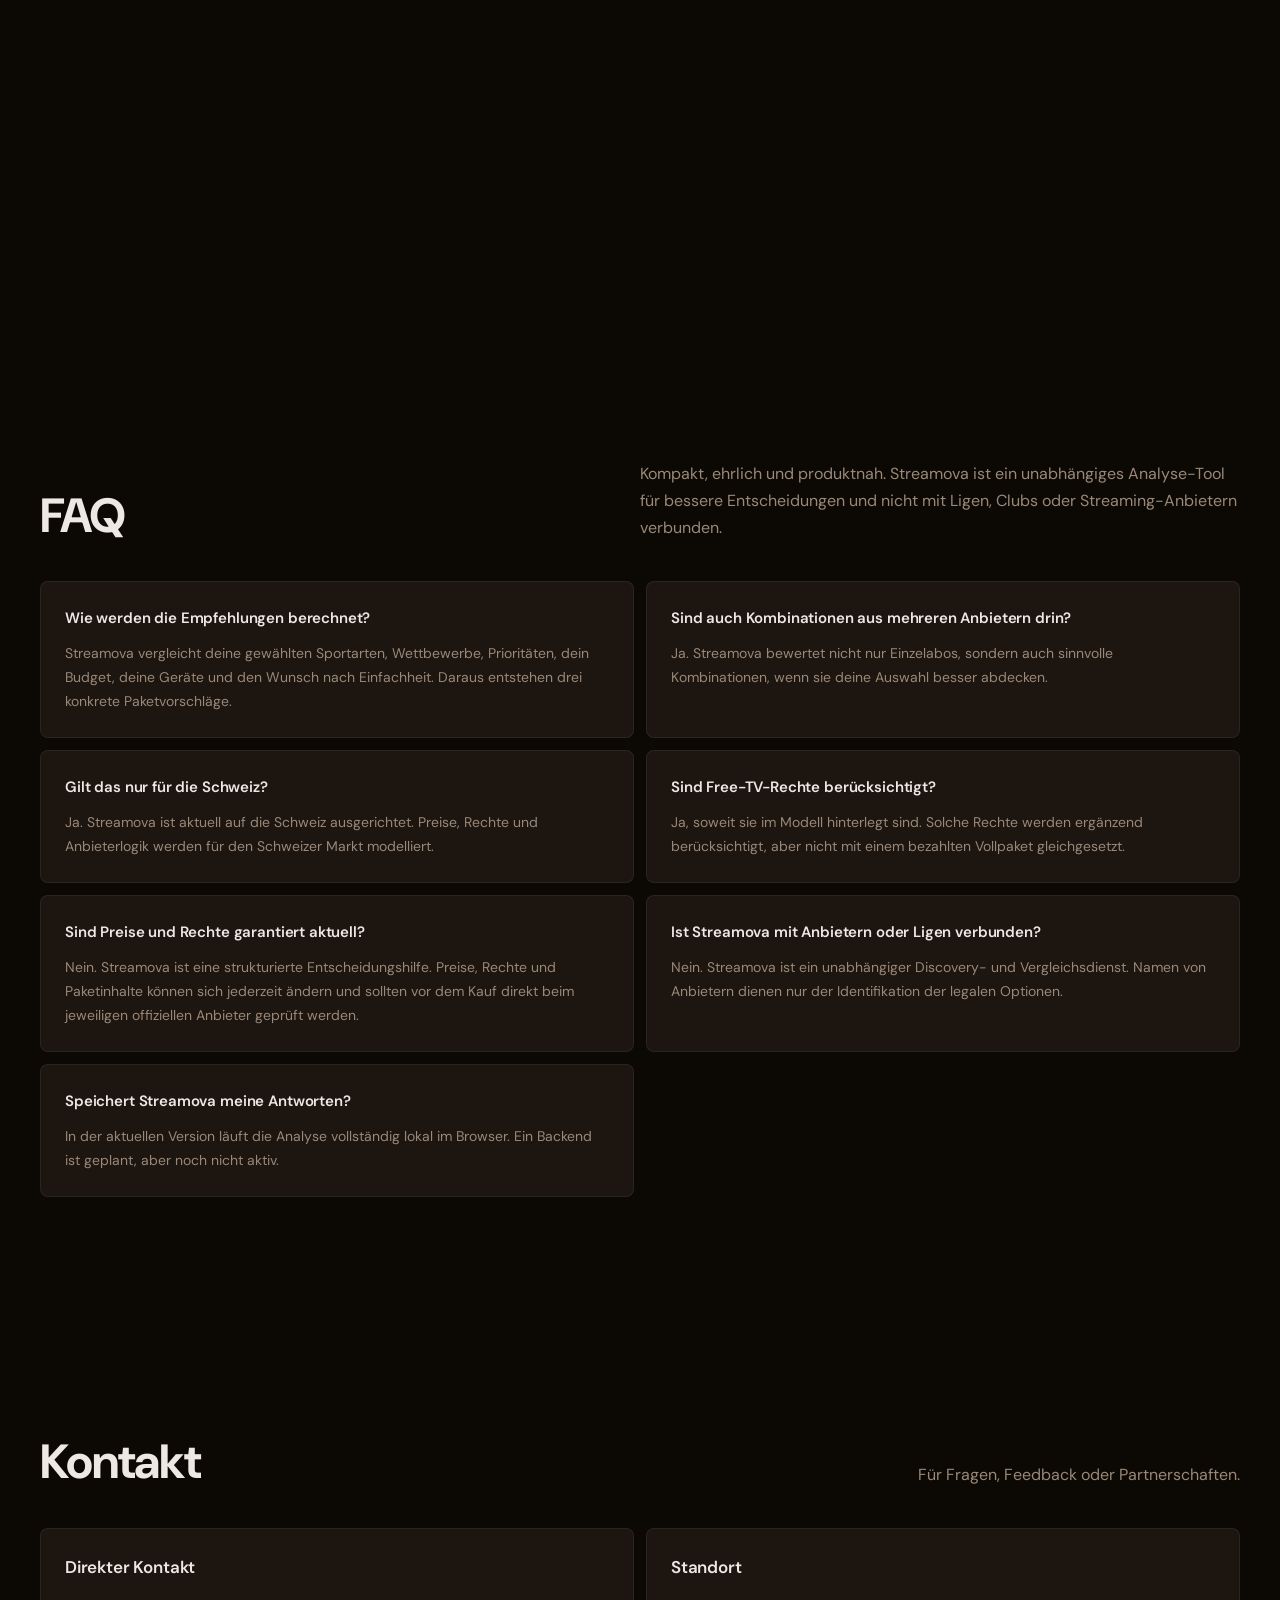
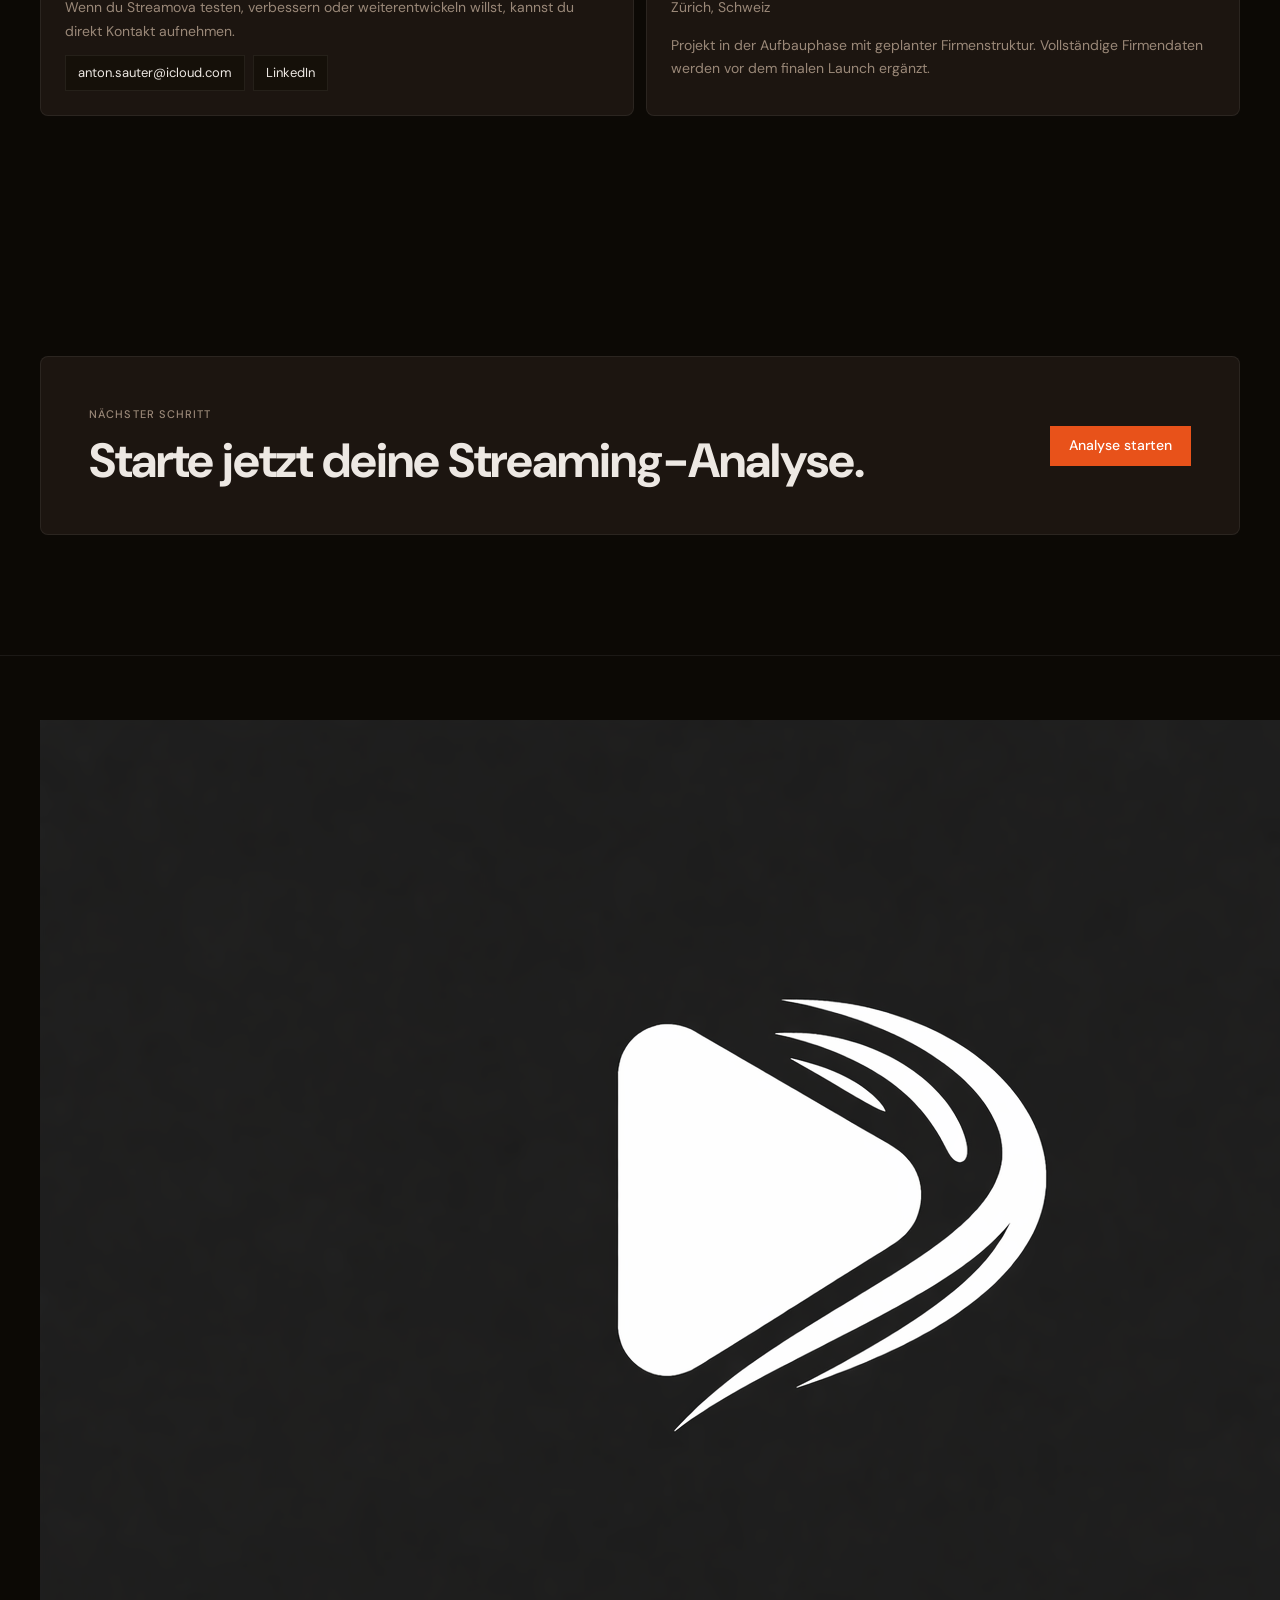
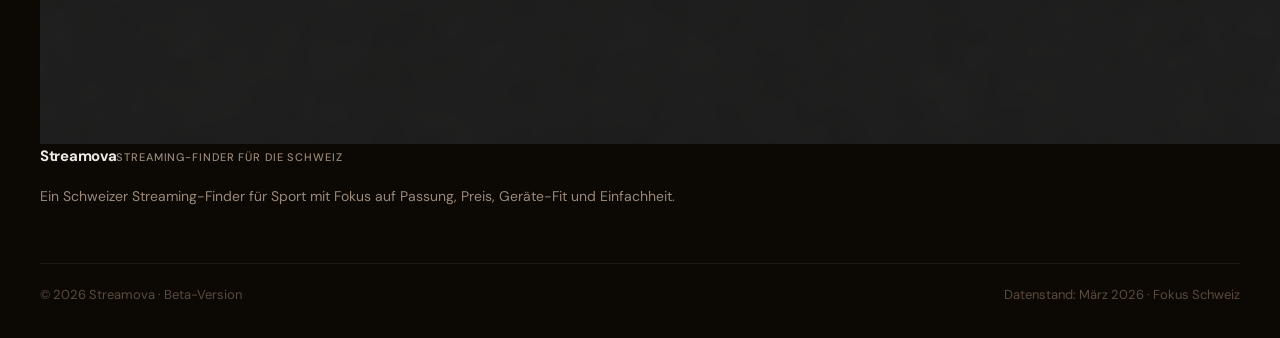
==== commit 835cde60: "Vollständiges CSS-Redesign im Swiss-Tech-Startup-Stil Inspiriert von Linear / Vercel / Stripe – kein" ====
--- a/streamova_v14_brand_refined.html
+++ b/streamova_v14_brand_refined.html
@@ -4,209 +4,708 @@
 <meta charset="UTF-8">
 <meta name="viewport" content="width=device-width, initial-scale=1.0">
 <title>Streamova</title>
+<link rel="preconnect" href="https://fonts.googleapis.com">
+<link rel="preconnect" href="https://fonts.gstatic.com" crossorigin>
+<link href="https://fonts.googleapis.com/css2?family=DM+Mono:ital,wght@0,400;0,500&family=DM+Sans:wght@400;500;600;700;900&display=swap" rel="stylesheet">
 <style>
-:root{
-  --bg:#0b0c10; --bg2:#13151c; --surface:#171920; --surface-soft:#1d2028; --panel:rgba(255,255,255,.06); --panel2:rgba(255,255,255,.03); --solid:#16181f;
-  --line:rgba(255,255,255,.12); --line2:rgba(255,255,255,.18); --text:#f5f2ed; --muted:#b8b0a7; --soft:#8f867d;
-  --accent:#ff6a00; --accent2:#ff3f32; --accent3:#ffc490; --shadow:0 22px 70px rgba(0,0,0,.32); --ok:#7cf19f;
-  --header:78px; --max:1260px; --r1:30px; --r2:22px;
-}
-body.light{--bg:#f4efe8;--bg2:#fffaf4;--surface:#ffffff;--surface-soft:#f2ece4;--panel:rgba(255,255,255,.74);--panel2:rgba(255,255,255,.52);--solid:#ffffff;--line:rgba(0,0,0,.08);--line2:rgba(0,0,0,.12);--text:#171514;--muted:#61574f;--soft:#8c7f74;--accent:#f05b19;--accent2:#d93c2d;--accent3:#ffb173;--shadow:0 18px 48px rgba(20,10,0,.09)}
-*{box-sizing:border-box} html{scroll-behavior:smooth} body{margin:0;font-family:Inter,ui-sans-serif,system-ui,-apple-system,Segoe UI,Roboto,Arial,sans-serif;color:var(--text);background:radial-gradient(circle at 10% 10%,color-mix(in srgb,var(--accent) 18%,transparent),transparent 24%),radial-gradient(circle at 84% 14%,color-mix(in srgb,var(--accent2) 14%,transparent),transparent 20%),linear-gradient(180deg,var(--bg2),var(--bg));overflow-x:hidden}
-body::before{content:"";position:fixed;inset:0;pointer-events:none;opacity:.14;background:linear-gradient(transparent 0 96%,color-mix(in srgb,var(--line) 70%,transparent) 96% 100%),linear-gradient(90deg,transparent 0 96%,color-mix(in srgb,var(--line) 70%,transparent) 96% 100%);background-size:52px 52px}
-a{color:inherit;text-decoration:none} button,input{font:inherit} button{cursor:pointer}
-.container{width:min(var(--max),calc(100% - 40px));margin:0 auto}
-
-.brand{display:flex;flex-direction:column;gap:3px;font-weight:700;letter-spacing:-.02em}
-.brand small{color:var(--muted);font-size:12px;font-weight:600;letter-spacing:.04em;text-transform:uppercase}
-.nav-actions{display:flex;align-items:center;gap:10px}
-.btn,.ui-btn{
-  min-height:44px;
-  padding:0 16px;
-  border-radius:14px;
-  border:1px solid var(--line);
-  background:var(--surface);
-  color:var(--text);
-  display:inline-flex;
-  align-items:center;
-  justify-content:center;
-  gap:8px;
-  text-decoration:none;
-  box-shadow:0 10px 26px rgba(0,0,0,.18);
-  transition:transform .18s ease,border-color .18s ease,background .18s ease,color .18s ease,box-shadow .18s ease;
-}
-.btn:hover,.ui-btn:hover{transform:translateY(-1px);border-color:color-mix(in srgb,var(--accent) 45%,var(--line));box-shadow:0 14px 30px rgba(0,0,0,.22)}
-.btn.primary,.ui-btn.primary{background:linear-gradient(135deg,var(--accent),var(--accent2));border-color:transparent;color:#fff}
-.btn.ghost,.ui-btn.ghost{background:color-mix(in srgb,var(--bg) 76%,transparent)}
-body.light .btn.ghost,body.light .ui-btn.ghost{background:rgba(255,255,255,.88)}
-.hero-trust{display:flex;gap:10px;flex-wrap:wrap;margin-top:18px}
-.hero-trust .trust-pill{min-height:34px;padding:0 12px;border-radius:999px;border:1px solid var(--line);background:color-mix(in srgb,var(--panel) 90%,transparent);color:var(--muted);font-size:13px;font-weight:600}
-
-
-.topbar{
-  position:fixed;
-  top:18px;
-  left:50%;
-  transform:translateX(-50%);
-  width:min(1180px, calc(100% - 40px));
-  z-index:45;
-  border:1px solid var(--line);
-  border-radius:22px;
-  background:color-mix(in srgb, var(--bg) 84%, transparent);
-  backdrop-filter:blur(16px);
-  -webkit-backdrop-filter:blur(16px);
-  box-shadow:0 8px 40px rgba(0,0,0,.35), inset 0 1px rgba(255,255,255,.04);
-  opacity:0;
-  pointer-events:none;
-  transition:opacity .22s ease, transform .22s ease;
-}
-body.light .topbar{background:rgba(245,240,234,.82)}
-body.menu-open .topbar{
-  opacity:1;
-  pointer-events:auto;
-  transform:translateX(-50%) translateY(0);
-}
-.topbar-row{
-  min-height:64px;
-  display:grid;
-  grid-template-columns:auto 1fr auto;
-  align-items:center;
-  gap:14px;
-  padding:0 14px;
-}
-.brand-wrap{display:flex; align-items:center; gap:12px}
-.brand-wrap img{width:28px; height:28px; object-fit:contain}
-.nav-main{display:flex; align-items:center; gap:8px; flex-wrap:wrap}
-.nav-pill{
-  min-height:40px;
-  padding:0 12px;
-  border-radius:12px;
-  color:var(--muted);
-  text-decoration:none;
-  display:inline-flex;
-  align-items:center;
-  transition:background .18s ease,color .18s ease;
-}
-.nav-pill:hover{background:var(--surface); color:var(--text); border-color:var(--line)}
-.has-dropdown{position:relative}
-.menu-toggle{
-  display:inline-flex;
-  align-items:center;
-  gap:10px;
-  min-height:42px;
-  padding:0 14px;
-  border-radius:12px;
-  border:1px solid var(--line);
-  background:var(--surface);
-  color:var(--text);
-  box-shadow:0 10px 24px rgba(0,0,0,.16);
-}
-.menu-toggle:hover{border-color:color-mix(in srgb,var(--accent) 45%,var(--line))}
-.menu-dropdown{
-  position:absolute;
-  top:calc(100% + 10px);
-  left:50%;
-  transform:translateX(-50%) translateY(8px);
-  width:260px;
-  border:1px solid var(--line);
-  background:color-mix(in srgb, var(--bg) 88%, transparent);
-  backdrop-filter:blur(18px);
-  -webkit-backdrop-filter:blur(18px);
-  border-radius:18px;
-  padding:10px;
-  opacity:0;
-  pointer-events:none;
-  transition:opacity .2s ease, transform .2s ease;
-  box-shadow:var(--shadow);
-}
-body.light .menu-dropdown{background:rgba(255,255,255,.92)}
-.has-dropdown.open .menu-dropdown{
-  opacity:1;
-  pointer-events:auto;
-  transform:translateX(-50%) translateY(0);
-}
-.menu-group{display:grid; gap:6px}
-.menu-link{
-  display:flex;
-  align-items:center;
-  justify-content:space-between;
-  min-height:42px;
-  padding:0 12px;
-  border-radius:12px;
-  color:var(--text);
-  text-decoration:none;
-  border:1px solid transparent;
-}
-.menu-link:hover{background:var(--surface); border-color:var(--line)}
-
-.nav-dock{
-  position:fixed;
-  top:18px;
-  right:22px;
-  z-index:46;
-  display:flex;
-  align-items:center;
-  gap:10px;
-}
-.dock-btn{
-  min-height:44px;
-  padding:0 14px;
-  border-radius:12px;
-  border:1px solid var(--line);
-  background:color-mix(in srgb, var(--bg) 84%, transparent);
-  color:var(--text);
-  backdrop-filter:blur(16px);
-  -webkit-backdrop-filter:blur(16px);
-  box-shadow:0 10px 28px rgba(0,0,0,.26);
-}
-.dock-btn:hover{border-color:color-mix(in srgb,var(--accent) 45%,var(--line))}
-body.light .dock-btn{background:rgba(255,255,255,.88)}
-
-.nav-backdrop{
-  position:fixed;
-  inset:0;
-  background:rgba(7,7,10,.18);
-  opacity:0;
-  pointer-events:none;
-  z-index:44;
-  transition:opacity .2s ease;
-}
-body.menu-open .nav-backdrop{
-  opacity:1;
-  pointer-events:auto;
-}
-
-@media (max-width: 980px){
-  .nav-main{display:none}
-}
-
-.hero{min-height:calc(100vh - var(--header));display:flex;align-items:center;padding:34px 0 56px} .hero-grid{display:grid;grid-template-columns:1.02fr .98fr;gap:28px;align-items:center} .kicker{display:inline-flex;align-items:center;min-height:34px;padding:0 12px;border-radius:999px;border:1px solid var(--line);background:var(--panel);color:var(--muted);font-size:13px;font-weight:700;letter-spacing:.1em;text-transform:uppercase}
-.hero h1{margin:18px 0 16px;font-size:clamp(54px,9vw,108px);line-height:.92;letter-spacing:-.055em;max-width:10ch} .hero h1 span{display:block;color:var(--accent3)} .hero p{max-width:620px;margin:0;color:var(--muted);font-size:18px;line-height:1.65}
-.hero-actions{display:flex;gap:12px;flex-wrap:wrap;margin-top:26px} .hero-stats{display:flex;gap:12px;flex-wrap:wrap;margin-top:28px} .stat{min-width:120px;padding:16px 18px;border-radius:18px;border:1px solid var(--line);background:linear-gradient(180deg,color-mix(in srgb,var(--panel) 94%,transparent),color-mix(in srgb,var(--panel2) 88%,transparent));box-shadow:0 16px 34px rgba(0,0,0,.12)} .stat b{display:block;font-size:28px;letter-spacing:-.04em} .stat span{display:block;margin-top:6px;color:var(--muted);font-size:14px}
-.hero-art{position:relative;height:min(78vh,760px);min-height:560px} .orb{position:absolute;border-radius:999px;filter:blur(4px);mix-blend-mode:screen;background:radial-gradient(circle at 30% 30%,var(--accent3),var(--accent),var(--accent2));opacity:.42} .orb.a{width:260px;height:260px;top:4%;left:4%;animation:floatA 11s ease-in-out infinite} .orb.b{width:190px;height:190px;top:52%;left:18%;animation:floatB 13s ease-in-out infinite} .orb.c{width:340px;height:340px;top:16%;right:0;animation:floatC 15s ease-in-out infinite}
-.hero-card{position:absolute;inset:24px 0 0 auto;width:min(100%,580px);aspect-ratio:1/1.08;border-radius:36px;border:1px solid var(--line);background:linear-gradient(180deg,color-mix(in srgb,var(--panel) 90%,transparent),var(--panel2));box-shadow:var(--shadow);backdrop-filter:blur(18px);overflow:hidden;transform:perspective(1200px) rotateX(8deg) rotateY(-10deg)} .hero-card::before{content:"";position:absolute;inset:24px;border-radius:28px;border:1px solid var(--line)}
-.bench-grid{position:absolute;inset:72px 40px 40px;display:grid;grid-template-columns:1fr 1fr;gap:14px} .bench-card{padding:16px;border-radius:20px;border:1px solid var(--line);background:rgba(0,0,0,.12)} body.light .bench-card{background:rgba(255,255,255,.55)} .bench-card h4{margin:0 0 10px;font-size:16px} .bars{display:grid;gap:8px} .bar-row{display:grid;grid-template-columns:86px 1fr;gap:12px;align-items:center;font-size:13px;color:var(--muted)} .bar{height:8px;border-radius:999px;background:linear-gradient(90deg,var(--accent),var(--accent2));transform-origin:left} .hero-preview{grid-column:1/-1;padding:18px;border-radius:24px;border:1px solid var(--line);background:rgba(0,0,0,.14)} body.light .hero-preview{background:rgba(255,255,255,.6)} .hero-preview small{display:block;color:var(--soft);text-transform:uppercase;letter-spacing:.12em;font-weight:700} .hero-preview b{display:block;margin-top:8px;font-size:26px;letter-spacing:-.03em} .hero-preview p{margin-top:8px;font-size:15px}
-.section{padding:100px 0} .section.alt{background:linear-gradient(180deg,transparent,color-mix(in srgb,var(--panel) 40%,transparent),transparent)} .section-head{display:flex;justify-content:space-between;align-items:end;gap:24px;flex-wrap:wrap;margin-bottom:26px} .section h2{margin:0;font-size:clamp(34px,4vw,58px);letter-spacing:-.04em;line-height:.96} .section .lead{max-width:720px;margin:0;color:var(--muted);font-size:17px;line-height:1.65}
-.grid-3{display:grid;grid-template-columns:repeat(3,1fr);gap:18px} .card{padding:22px;border-radius:24px;border:1px solid var(--line);background:var(--panel);box-shadow:var(--shadow);position:relative;overflow:hidden} .card::before{content:"";position:absolute;right:-22px;bottom:-48px;width:150px;height:150px;border-radius:999px;background:radial-gradient(circle at 30% 30%,var(--accent3),transparent 62%);opacity:.17} .eyebrow{color:var(--soft);font-size:12px;font-weight:700;letter-spacing:.12em;text-transform:uppercase} .card h3{margin:14px 0 12px;font-size:22px;letter-spacing:-.03em} .card p{margin:0;color:var(--muted);line-height:1.65}
-.matrix-wrap{border:1px solid var(--line);border-radius:28px;overflow:hidden;background:var(--panel);box-shadow:var(--shadow)} table{width:100%;border-collapse:collapse} th,td{padding:18px;border-bottom:1px solid var(--line);text-align:left} th{font-size:13px;text-transform:uppercase;letter-spacing:.12em;color:var(--soft)} td{color:var(--muted)} td strong{color:var(--text)}
-.example-grid{display:grid;grid-template-columns:repeat(3,1fr);gap:18px} .example-card{padding:24px;border-radius:26px;border:1px solid var(--line);background:linear-gradient(180deg,color-mix(in srgb,var(--panel) 92%,transparent),var(--panel2));box-shadow:var(--shadow)} .pill{display:inline-flex;align-items:center;min-height:34px;padding:0 10px;border-radius:999px;border:1px solid var(--line);background:var(--panel);font-size:13px;color:var(--muted)}
-.survey-wrap{display:grid;grid-template-columns:1fr 360px;gap:20px;align-items:start} .survey-panel,.preview-panel,.results-stage{border:1px solid var(--line);background:var(--panel);border-radius:30px;box-shadow:var(--shadow);backdrop-filter:blur(18px)} .survey-panel{padding:26px;position:sticky;top:calc(var(--header) + 18px)} .preview-panel,.results-stage{padding:22px} .preview-panel{position:sticky;top:calc(var(--header) + 18px)}
-.progress-head{display:flex;justify-content:space-between;gap:12px;align-items:center;color:var(--muted);font-size:14px;margin-bottom:10px} .progress{height:8px;border-radius:999px;overflow:hidden;background:color-mix(in srgb,var(--line) 90%,transparent);margin-bottom:24px} .progress-fill{height:100%;background:linear-gradient(90deg,var(--accent),var(--accent2));transform-origin:left;transform:scaleX(.1);transition:transform .34s ease}
-.step{display:none} .step.active{display:block;animation:fadeUp .28s ease} fieldset{margin:0;padding:0;border:none;min-width:0} legend{margin:0 0 10px;font-size:28px;line-height:1.05;letter-spacing:-.04em;font-weight:700} .help{margin:0;color:var(--muted);font-size:16px;line-height:1.6}
-.chips{display:flex;flex-wrap:wrap;gap:10px;margin-top:22px} .chip{min-height:46px;padding:0 14px;border-radius:12px;border:1px solid var(--line);background:var(--surface-soft);color:var(--text);transition:.18s ease} .chip:hover{transform:translateY(-1px);border-color:var(--line2)} .chip.active{background:linear-gradient(135deg,color-mix(in srgb,var(--accent) 17%,var(--solid)),color-mix(in srgb,var(--accent2) 14%,var(--solid)));border-color:color-mix(in srgb,var(--accent) 45%,var(--line));box-shadow:0 10px 26px color-mix(in srgb,var(--accent) 22%,transparent)}
-.event-stack{display:grid;gap:12px;margin-top:22px} .event-row{display:grid;grid-template-columns:1fr auto;gap:10px;align-items:center;padding:14px;border-radius:20px;background:var(--solid);border:1px solid var(--line)} .mini-toggle{min-height:42px;padding:0 12px;border-radius:12px;border:1px solid var(--line);background:var(--surface);color:var(--muted)} .mini-toggle.active{color:var(--text);border-color:color-mix(in srgb,var(--accent) 50%,var(--line));background:linear-gradient(135deg,color-mix(in srgb,var(--accent) 15%,transparent),color-mix(in srgb,var(--accent2) 16%,transparent))}
-.choice-grid{display:grid;gap:12px;margin-top:22px} .choice{padding:16px;border-radius:18px;border:1px solid var(--line);background:var(--solid);transition:.18s ease} .choice:hover{transform:translateY(-1px);border-color:var(--line2)} .choice.active{border-color:color-mix(in srgb,var(--accent) 46%,var(--line));background:linear-gradient(135deg,color-mix(in srgb,var(--accent) 10%,var(--solid)),color-mix(in srgb,var(--accent2) 9%,var(--solid)))} .choice b{display:block;font-size:17px} .choice span{display:block;color:var(--muted);margin-top:6px;font-size:15px;line-height:1.5}
-.range-wrap{margin-top:22px} .inline-label{display:block;margin-bottom:10px;color:var(--muted);font-size:14px} .range-top{display:flex;justify-content:space-between;gap:12px;align-items:center;flex-wrap:wrap} input[type=range]{width:100%;margin-top:16px;accent-color:var(--accent)} .error{min-height:24px;margin-top:14px;color:#ff9c91;font-size:14px} .actions{display:flex;justify-content:space-between;gap:12px;flex-wrap:wrap;margin-top:26px}
-.preview-list{display:grid;gap:10px;margin-top:16px} .preview-line{display:flex;justify-content:space-between;gap:12px;min-height:42px;padding:0 12px;border-radius:14px;background:color-mix(in srgb,var(--panel) 70%,transparent);border:1px solid var(--line);align-items:center} .preview-line small{color:var(--muted)}
-.results-stage{display:none} .results-stage.visible{display:block;animation:fadeUp .45s ease} .results-grid{display:grid;grid-template-columns:repeat(3,1fr);gap:18px;margin-top:22px} .result-card{padding:22px;border-radius:24px;background:linear-gradient(180deg,color-mix(in srgb,var(--surface) 96%,transparent),color-mix(in srgb,var(--solid) 92%,transparent));border:1px solid var(--line);box-shadow:var(--shadow);opacity:0;transform:translateY(18px) scale(.985)} .result-card.in{opacity:1;transform:none;transition:.5s ease}.result-card:hover{border-color:color-mix(in srgb,var(--accent) 45%,var(--line));transform:translateY(-2px)} .slot{display:block;color:var(--soft);font-size:12px;font-weight:700;letter-spacing:.12em;text-transform:uppercase;margin-bottom:8px} .result-card h4{margin:0;font-size:22px} .result-meta{margin-top:8px;color:var(--muted)} .score{min-width:72px;height:72px;border-radius:999px;border:1px solid var(--line);display:grid;place-items:center;background:var(--panel);font-weight:700} .result-top{display:flex;justify-content:space-between;gap:12px;align-items:start} .badges{display:flex;gap:8px;flex-wrap:wrap;margin:16px 0 14px} .badge{min-height:34px;padding:0 10px;border-radius:999px;background:color-mix(in srgb,var(--accent) 12%,var(--solid));border:1px solid color-mix(in srgb,var(--accent) 30%,var(--line));display:inline-flex;align-items:center;font-size:13px} .list{margin:0;padding-left:18px;color:var(--muted)} .list li{margin:6px 0}
-.faq-grid{display:grid;grid-template-columns:1fr 1fr;gap:18px} .faq-item{padding:20px;border-radius:22px;border:1px solid var(--line);background:var(--panel)} .faq-item h3{margin:0 0 10px;font-size:20px} .faq-item p{margin:0;color:var(--muted);line-height:1.65}
-.contact-card{display:grid;grid-template-columns:1fr 1fr;gap:18px} .contact-panel{padding:24px;border-radius:24px;border:1px solid var(--line);background:var(--panel);box-shadow:var(--shadow)} .contact-link{display:inline-flex;align-items:center;min-height:40px;padding:0 12px;border-radius:999px;border:1px solid var(--line);background:var(--solid);margin-right:10px;margin-top:12px}
-.cta-band{padding:34px;border-radius:30px;border:1px solid var(--line);background:linear-gradient(135deg,color-mix(in srgb,var(--accent) 10%,var(--panel)),color-mix(in srgb,var(--accent2) 8%,var(--panel2)));box-shadow:var(--shadow);display:flex;justify-content:space-between;gap:18px;align-items:center;flex-wrap:wrap}
-.footer{padding:50px 0 30px;border-top:1px solid var(--line);background:color-mix(in srgb,var(--bg) 85%,transparent)} .footer-grid{display:grid;grid-template-columns:1.2fr 1fr 1fr 1fr;gap:24px} .footer h4{margin:0 0 14px;font-size:16px} .footer p,.footer a{color:var(--muted);line-height:1.7} .footer a{display:block;margin:4px 0} .footer-bottom{margin-top:28px;padding-top:18px;border-top:1px solid var(--line);display:flex;justify-content:space-between;gap:16px;flex-wrap:wrap;color:var(--soft);font-size:13px}
-.modal{position:fixed;inset:0;background:rgba(0,0,0,.45);backdrop-filter:blur(10px);display:none;align-items:center;justify-content:center;padding:20px;z-index:100} .modal.open{display:flex} .modal-card{width:min(980px,100%);max-height:86vh;overflow:auto;padding:24px;border-radius:28px;border:1px solid var(--line);background:color-mix(in srgb,var(--bg) 92%,transparent);box-shadow:var(--shadow)} body.light .modal-card{background:rgba(255,255,255,.96)} .modal-top{display:flex;justify-content:space-between;gap:16px;align-items:start;margin-bottom:20px} .legal-nav{display:flex;gap:8px;flex-wrap:wrap;margin-bottom:18px} .legal-nav .pill-link{display:inline-flex;align-items:center;min-height:34px;padding:0 10px;border-radius:999px;border:1px solid var(--line);background:var(--panel);color:var(--muted)} .legal-section{padding:18px 0;border-top:1px solid var(--line)} .legal-section h3{margin:0 0 12px}
-.reveal{opacity:0;transform:translateY(24px);transition:opacity .6s ease,transform .6s ease} .reveal.in{opacity:1;transform:none}
-@keyframes fadeUp{from{opacity:0;transform:translateY(10px)}to{opacity:1;transform:none}} @keyframes fade{from{opacity:0;transform:translateY(8px)}to{opacity:1;transform:none}} @keyframes floatA{0%,100%{transform:translate3d(0,0,0)}50%{transform:translate3d(0,-18px,0)}} @keyframes floatB{0%,100%{transform:translate3d(0,0,0)}50%{transform:translate3d(18px,-10px,0)}} @keyframes floatC{0%,100%{transform:translate3d(0,0,0)}50%{transform:translate3d(-16px,14px,0)}}
-@media (max-width:1080px){.hero-grid,.survey-wrap,.grid-3,.example-grid,.results-grid,.faq-grid,.contact-card,.footer-grid{grid-template-columns:1fr} .survey-panel,.preview-panel{position:relative;top:0} .hero-art{min-height:500px} .hero-card{transform:none;position:relative;inset:auto;width:100%} .nav-actions{display:none}}
+/* ── VARIABLES ─────────────────────────────────────────── */
+:root {
+  --bg: #0c0905;
+  --surface: #151009;
+  --elevated: #1c1510;
+  --border: rgba(240,235,230,0.07);
+  --border-hover: rgba(232,82,26,0.25);
+  --orange: #e8521a;
+  --orange-dim: rgba(232,82,26,0.12);
+  --gold: #b87333;
+  --text: #ede8e3;
+  --text-2: #9a8878;
+  --text-3: #5a4a3e;
+  --header: 64px;
+  --max: 1200px;
+}
+body.light {
+  --bg: #f5f0ea;
+  --surface: #fffaf4;
+  --elevated: #ffffff;
+  --border: rgba(0,0,0,0.08);
+  --border-hover: rgba(232,82,26,0.30);
+  --text: #1a120c;
+  --text-2: #6b5040;
+  --text-3: #a08070;
+}
+
+/* ── RESET & BASE ───────────────────────────────────────── */
+*, *::before, *::after { box-sizing: border-box }
+html { scroll-behavior: smooth }
+body {
+  margin: 0;
+  font-family: 'DM Sans', system-ui, sans-serif;
+  font-size: 15px;
+  line-height: 1.7;
+  color: var(--text);
+  background: var(--bg);
+  overflow-x: hidden;
+}
+body::before { display: none }
+a { color: inherit; text-decoration: none }
+button, input { font: inherit }
+button { cursor: pointer }
+:focus-visible { outline: 2px solid var(--orange); outline-offset: 2px }
+::-webkit-scrollbar { width: 6px; height: 6px }
+::-webkit-scrollbar-track { background: var(--elevated) }
+::-webkit-scrollbar-thumb { background: var(--text-3); border-radius: 3px }
+.container { width: min(var(--max), calc(100% - 48px)); margin: 0 auto }
+
+/* ── TYPOGRAPHY ─────────────────────────────────────────── */
+.eyebrow {
+  display: block;
+  font-size: 11px;
+  font-weight: 500;
+  letter-spacing: 0.1em;
+  text-transform: uppercase;
+  color: var(--text-2);
+  margin-bottom: 12px;
+}
+
+/* ── NAVIGATION ─────────────────────────────────────────── */
+.nav-backdrop { display: none }
+.nav-dock { display: none }
+.topbar {
+  position: sticky;
+  top: 0;
+  left: 0;
+  width: 100%;
+  z-index: 45;
+  background: rgba(12,9,5,0.92);
+  backdrop-filter: blur(20px);
+  -webkit-backdrop-filter: blur(20px);
+  border-bottom: 1px solid var(--border);
+  border-radius: 0;
+  box-shadow: none;
+  opacity: 1;
+  pointer-events: auto;
+  transform: none !important;
+}
+body.light .topbar { background: rgba(245,240,234,0.92) }
+body.menu-open .topbar { opacity: 1; pointer-events: auto; transform: none !important }
+.topbar-row {
+  height: var(--header);
+  display: grid;
+  grid-template-columns: auto 1fr auto;
+  align-items: center;
+  gap: 16px;
+  padding: 0;
+}
+.brand-wrap { display: flex; align-items: center; gap: 10px }
+.brand-wrap img { width: 24px; height: 24px; object-fit: contain; border-radius: 4px }
+.brand { display: flex; flex-direction: column; gap: 0 }
+.brand strong { font-size: 15px; font-weight: 700; letter-spacing: -0.02em; color: var(--text) }
+.brand small { font-size: 11px; font-weight: 500; letter-spacing: 0.08em; text-transform: uppercase; color: var(--text-2) }
+.nav-main { display: flex; align-items: center; gap: 2px; padding: 0 24px }
+.nav-pill {
+  height: 36px;
+  padding: 0 12px;
+  border-radius: 6px;
+  color: var(--text-2);
+  font-size: 14px;
+  font-weight: 500;
+  display: inline-flex;
+  align-items: center;
+  transition: color 150ms ease, background 150ms ease;
+}
+.nav-pill:hover { color: var(--text); background: rgba(240,235,230,0.05) }
+.has-dropdown { position: relative }
+.menu-toggle {
+  height: 36px;
+  padding: 0 12px;
+  border-radius: 6px;
+  border: none;
+  background: none;
+  color: var(--text-2);
+  font-size: 14px;
+  font-weight: 500;
+  display: inline-flex;
+  align-items: center;
+  gap: 6px;
+  transition: color 150ms ease, background 150ms ease;
+}
+.menu-toggle:hover { color: var(--text); background: rgba(240,235,230,0.05) }
+.menu-dropdown {
+  position: absolute;
+  top: calc(100% + 8px);
+  left: 0;
+  width: 200px;
+  border: 1px solid var(--border);
+  background: var(--surface);
+  border-radius: 8px;
+  padding: 6px;
+  opacity: 0;
+  pointer-events: none;
+  transform: translateY(4px);
+  transition: opacity 150ms ease, transform 150ms ease;
+  box-shadow: 0 8px 32px rgba(0,0,0,0.5);
+}
+body.light .menu-dropdown { background: #fffaf4 }
+.has-dropdown.open .menu-dropdown { opacity: 1; pointer-events: auto; transform: translateY(0) }
+.menu-group { display: grid; gap: 2px }
+.menu-link {
+  display: flex;
+  align-items: center;
+  justify-content: space-between;
+  height: 36px;
+  padding: 0 10px;
+  border-radius: 6px;
+  color: var(--text-2);
+  font-size: 14px;
+  border: none;
+  transition: color 150ms ease, background 150ms ease;
+}
+.menu-link:hover { color: var(--text); background: rgba(240,235,230,0.06) }
+.nav-actions { display: flex; align-items: center; gap: 8px }
+
+/* ── BUTTONS ────────────────────────────────────────────── */
+.btn, .ui-btn {
+  height: 40px;
+  padding: 0 18px;
+  border-radius: 0;
+  border: 1px solid var(--border);
+  background: var(--elevated);
+  color: var(--text);
+  display: inline-flex;
+  align-items: center;
+  justify-content: center;
+  gap: 8px;
+  font-size: 14px;
+  font-weight: 500;
+  text-decoration: none;
+  cursor: pointer;
+  transition: border-color 150ms ease, background 150ms ease, transform 150ms ease;
+}
+.btn:hover, .ui-btn:hover { border-color: var(--border-hover); transform: translateY(-1px) }
+.btn.primary, .ui-btn.primary { background: var(--orange); border-color: var(--orange); color: #fff }
+.btn.primary:hover, .ui-btn.primary:hover { background: #d4481a; border-color: #d4481a; transform: translateY(-1px) }
+.btn.ghost, .ui-btn.ghost { background: transparent }
+.btn.ghost:hover, .ui-btn.ghost:hover { border-color: var(--border-hover) }
+
+/* ── HERO ───────────────────────────────────────────────── */
+.hero {
+  min-height: calc(100vh - var(--header));
+  display: flex;
+  align-items: center;
+  padding: 80px 0 100px;
+  position: relative;
+  overflow: hidden;
+}
+.hero::after {
+  content: '';
+  position: absolute;
+  right: -100px;
+  top: 50%;
+  transform: translateY(-50%);
+  width: 640px;
+  height: 640px;
+  background: radial-gradient(circle, var(--orange) 0%, transparent 68%);
+  opacity: 0.15;
+  pointer-events: none;
+}
+.hero-grid {
+  display: grid;
+  grid-template-columns: 1fr 1fr;
+  gap: 64px;
+  align-items: center;
+  position: relative;
+  z-index: 1;
+}
+.orb { display: none }
+.kicker {
+  display: inline-flex;
+  align-items: center;
+  height: 26px;
+  padding: 0 10px;
+  border-radius: 4px;
+  border: 1px solid var(--border);
+  color: var(--text-2);
+  font-size: 11px;
+  font-weight: 500;
+  letter-spacing: 0.1em;
+  text-transform: uppercase;
+  margin-bottom: 24px;
+}
+.hero h1 {
+  margin: 0;
+  font-size: clamp(3.5rem, 8vw, 7rem);
+  font-weight: 900;
+  letter-spacing: -0.04em;
+  line-height: 0.95;
+  color: var(--text);
+}
+.hero h1 span { display: block; color: var(--orange) }
+.hero p {
+  max-width: 520px;
+  margin: 20px 0 0;
+  color: var(--text-2);
+  font-size: 17px;
+  line-height: 1.65;
+}
+.hero-actions { display: flex; gap: 12px; flex-wrap: wrap; margin-top: 32px }
+.hero-trust { display: flex; gap: 6px; flex-wrap: wrap; margin-top: 20px }
+.hero-trust .trust-pill {
+  height: 28px;
+  padding: 0 10px;
+  border-radius: 4px;
+  border: 1px solid var(--border);
+  background: none;
+  color: var(--text-3);
+  font-size: 12px;
+  font-weight: 500;
+}
+.hero-stats {
+  display: flex;
+  margin-top: 36px;
+  border: 1px solid var(--border);
+  border-radius: 8px;
+  overflow: hidden;
+}
+.stat {
+  flex: 1;
+  padding: 16px 20px;
+  border-right: 1px solid var(--border);
+  background: none;
+  box-shadow: none;
+}
+.stat:last-child { border-right: none }
+.stat b { display: block; font-size: 22px; font-weight: 700; letter-spacing: -0.03em; color: var(--text) }
+.stat span { display: block; margin-top: 4px; color: var(--text-2); font-size: 12px }
+.hero-art {
+  position: relative;
+  height: min(72vh, 680px);
+  min-height: 460px;
+}
+.hero-card {
+  position: absolute;
+  inset: 0;
+  width: 100%;
+  height: 100%;
+  border-radius: 8px;
+  border: 1px solid var(--border);
+  background: var(--elevated);
+  box-shadow: none;
+  backdrop-filter: none;
+  transform: none;
+  overflow: hidden;
+}
+.hero-card::before { display: none }
+.bench-grid {
+  position: absolute;
+  inset: 52px 20px 20px;
+  display: grid;
+  grid-template-columns: 1fr 1fr;
+  gap: 10px;
+}
+.bench-card {
+  padding: 14px;
+  border-radius: 8px;
+  border: 1px solid var(--border);
+  background: var(--surface);
+}
+body.light .bench-card { background: rgba(255,255,255,0.55) }
+.bench-card h4 { margin: 0 0 10px; font-size: 13px; font-weight: 600 }
+.bars { display: grid; gap: 6px }
+.bar-row {
+  display: grid;
+  grid-template-columns: 64px 1fr;
+  gap: 8px;
+  align-items: center;
+  font-size: 12px;
+  color: var(--text-2);
+}
+.bar { height: 3px; border-radius: 2px; background: var(--orange); opacity: 0.55; transform-origin: left }
+.hero-preview {
+  grid-column: 1 / -1;
+  padding: 14px 16px;
+  border-radius: 8px;
+  border: 1px solid var(--border);
+  background: var(--surface);
+}
+body.light .hero-preview { background: rgba(255,255,255,0.55) }
+.hero-preview small { display: block; color: var(--text-2); font-size: 11px; text-transform: uppercase; letter-spacing: 0.1em; font-weight: 500 }
+.hero-preview b { display: block; margin-top: 6px; font-size: 17px; letter-spacing: -0.02em; font-weight: 600 }
+.hero-preview p { margin-top: 6px; font-size: 13px; color: var(--text-2) }
+
+/* ── SECTIONS ───────────────────────────────────────────── */
+.section { padding: 120px 0 }
+.section.alt { background: none }
+.section-head {
+  display: flex;
+  justify-content: space-between;
+  align-items: flex-end;
+  gap: 24px;
+  flex-wrap: wrap;
+  margin-bottom: 40px;
+}
+.section h2 { margin: 0; font-size: clamp(1.8rem, 4vw, 3rem); font-weight: 700; letter-spacing: -0.02em; line-height: 1.05 }
+.section .lead { max-width: 600px; margin: 0; color: var(--text-2); font-size: 16px; line-height: 1.7 }
+
+/* ── CARDS ──────────────────────────────────────────────── */
+.card {
+  padding: 24px;
+  border-radius: 8px;
+  border: 1px solid var(--border);
+  background: var(--elevated);
+  box-shadow: none;
+  position: relative;
+  overflow: hidden;
+  transition: border-color 150ms ease, transform 150ms ease;
+}
+.card::before { display: none }
+.card:hover { border-color: var(--border-hover); transform: translateY(-1px) }
+.card h3 { margin: 14px 0 10px; font-size: 17px; font-weight: 600; letter-spacing: -0.01em }
+.card p { margin: 0; color: var(--text-2); line-height: 1.7; font-size: 14px }
+.grid-3 { display: grid; grid-template-columns: repeat(3,1fr); gap: 12px }
+
+/* ── MATRIX ─────────────────────────────────────────────── */
+.matrix-wrap { border: 1px solid var(--border); border-radius: 8px; overflow: hidden; background: var(--elevated) }
+table { width: 100%; border-collapse: collapse }
+th, td { padding: 14px 20px; border-bottom: 1px solid var(--border); text-align: left }
+th { font-size: 11px; font-weight: 500; text-transform: uppercase; letter-spacing: 0.1em; color: var(--text-2); background: var(--surface) }
+td { color: var(--text-2); font-size: 14px }
+td strong { color: var(--text) }
+tr:last-child td { border-bottom: none }
+
+/* ── EXAMPLES ───────────────────────────────────────────── */
+.example-grid { display: grid; grid-template-columns: repeat(3,1fr); gap: 12px }
+.example-card {
+  padding: 24px;
+  border-radius: 8px;
+  border: 1px solid var(--border);
+  background: var(--elevated);
+  transition: border-color 150ms ease, transform 150ms ease;
+}
+.example-card:hover { border-color: var(--border-hover); transform: translateY(-1px) }
+.example-card h3 { margin: 12px 0 10px; font-size: 17px; font-weight: 600; letter-spacing: -0.01em }
+.example-card p { color: var(--text-2); font-size: 14px; line-height: 1.65; margin: 0 }
+.pill {
+  display: inline-flex;
+  align-items: center;
+  height: 24px;
+  padding: 0 8px;
+  border-radius: 4px;
+  border: 1px solid var(--border);
+  color: var(--text-2);
+  font-size: 11px;
+  font-weight: 500;
+}
+
+/* ── BADGES ─────────────────────────────────────────────── */
+.badges { display: flex; gap: 6px; flex-wrap: wrap; margin-top: 16px }
+.badge {
+  height: 26px;
+  padding: 0 8px;
+  border-radius: 4px;
+  background: var(--orange-dim);
+  border: 1px solid var(--border-hover);
+  display: inline-flex;
+  align-items: center;
+  font-size: 12px;
+  font-weight: 500;
+  color: var(--text);
+  font-family: 'DM Mono', monospace;
+}
+
+/* ── SURVEY ─────────────────────────────────────────────── */
+.survey-wrap { display: grid; grid-template-columns: 1fr 320px; gap: 16px; align-items: start }
+.survey-panel, .preview-panel, .results-stage {
+  border: 1px solid var(--border);
+  background: var(--elevated);
+  border-radius: 8px;
+  box-shadow: none;
+  backdrop-filter: none;
+}
+.survey-panel {
+  padding: 32px;
+  position: sticky;
+  top: calc(var(--header) + 16px);
+  overflow: hidden;
+}
+.survey-panel::before {
+  content: '';
+  position: absolute;
+  top: 0; left: 0; right: 0;
+  height: 2px;
+  background: var(--orange);
+  transform-origin: left;
+  transform: scaleX(0.12);
+  transition: transform 300ms ease;
+}
+.preview-panel { padding: 24px; position: sticky; top: calc(var(--header) + 16px) }
+.results-stage { padding: 24px }
+.progress-head { display: flex; justify-content: space-between; gap: 12px; align-items: center; color: var(--text-2); font-size: 13px; margin-bottom: 6px }
+.progress { height: 2px; border-radius: 0; overflow: hidden; background: var(--border); margin-bottom: 32px }
+.progress-fill { height: 100%; background: var(--orange); transform-origin: left; transform: scaleX(0.12); transition: transform 300ms ease }
+.step { display: none }
+.step.active { display: block; animation: fadeUp 200ms ease }
+fieldset { margin: 0; padding: 0; border: none; min-width: 0 }
+legend {
+  margin: 0 0 8px;
+  font-size: clamp(1.3rem, 3vw, 1.9rem);
+  font-weight: 700;
+  letter-spacing: -0.02em;
+  line-height: 1.1;
+  color: var(--text);
+}
+.help { margin: 0; color: var(--text-2); font-size: 14px; line-height: 1.65 }
+.chips { display: flex; flex-wrap: wrap; gap: 8px; margin-top: 24px }
+.chip {
+  height: 40px;
+  padding: 0 14px;
+  border-radius: 6px;
+  border: 1px solid var(--border);
+  background: var(--surface);
+  color: var(--text-2);
+  font-size: 14px;
+  font-weight: 500;
+  transition: border-color 150ms ease, background 150ms ease, color 150ms ease, transform 150ms ease;
+}
+.chip:hover { border-color: var(--border-hover); color: var(--text) }
+.chip.active { border-color: var(--orange); background: var(--orange-dim); color: var(--text) }
+.event-stack { display: grid; gap: 8px; margin-top: 24px }
+.event-row {
+  display: grid;
+  grid-template-columns: 1fr auto;
+  gap: 10px;
+  align-items: center;
+  padding: 12px 16px;
+  border-radius: 8px;
+  background: var(--surface);
+  border: 1px solid var(--border);
+}
+.mini-toggle {
+  height: 34px;
+  padding: 0 12px;
+  border-radius: 6px;
+  border: 1px solid var(--border);
+  background: none;
+  color: var(--text-2);
+  font-size: 13px;
+  font-weight: 500;
+  transition: border-color 150ms ease, background 150ms ease, color 150ms ease;
+}
+.mini-toggle:hover { border-color: var(--border-hover); color: var(--text) }
+.mini-toggle.active { color: var(--text); border-color: var(--orange); background: var(--orange-dim) }
+.choice-grid { display: grid; gap: 8px; margin-top: 24px }
+.choice {
+  padding: 16px 20px;
+  border-radius: 8px;
+  border: 1px solid var(--border);
+  background: var(--surface);
+  cursor: pointer;
+  transition: border-color 150ms ease, background 150ms ease, transform 150ms ease;
+}
+.choice:hover { border-color: var(--border-hover); transform: translateY(-1px) }
+.choice.active { border-color: var(--orange); background: var(--orange-dim) }
+.choice b { display: block; font-size: 15px; font-weight: 600; color: var(--text) }
+.choice span { display: block; color: var(--text-2); margin-top: 4px; font-size: 13px; line-height: 1.5 }
+.range-wrap { margin-top: 24px }
+.inline-label { display: block; margin-bottom: 8px; color: var(--text-2); font-size: 13px; font-weight: 500 }
+.range-top { display: flex; justify-content: space-between; gap: 12px; align-items: center; flex-wrap: wrap }
+input[type=range] { width: 100%; margin-top: 16px; accent-color: var(--orange) }
+.error { min-height: 20px; margin-top: 10px; color: #e06050; font-size: 13px }
+.actions { display: flex; justify-content: space-between; gap: 12px; flex-wrap: wrap; margin-top: 32px }
+
+/* ── PREVIEW PANEL ──────────────────────────────────────── */
+.preview-list { display: grid; gap: 6px; margin-top: 16px }
+.preview-line {
+  display: flex;
+  justify-content: space-between;
+  gap: 12px;
+  min-height: 38px;
+  padding: 0 12px;
+  border-radius: 6px;
+  background: var(--surface);
+  border: 1px solid var(--border);
+  align-items: center;
+}
+.preview-line small { color: var(--text-2); font-size: 12px }
+.preview-line span { font-size: 13px; font-weight: 500; font-family: 'DM Mono', monospace }
+
+/* ── RESULTS ────────────────────────────────────────────── */
+.results-stage { display: none }
+.results-stage.visible { display: block; animation: fadeUp 300ms ease }
+.results-grid { display: grid; grid-template-columns: repeat(3,1fr); gap: 12px; margin-top: 24px }
+.result-card {
+  padding: 24px;
+  border-radius: 8px;
+  background: var(--elevated);
+  border: 1px solid var(--border);
+  box-shadow: none;
+  opacity: 0;
+  transform: translateY(12px);
+  position: relative;
+}
+.result-card.in { opacity: 1; transform: none; transition: opacity 400ms ease, transform 400ms ease }
+.result-card:hover { border-color: var(--border-hover); transform: translateY(-1px) }
+.result-top { display: flex; justify-content: space-between; gap: 12px; align-items: flex-start }
+.slot { display: block; color: var(--text-2); font-size: 11px; font-weight: 500; letter-spacing: 0.1em; text-transform: uppercase; margin-bottom: 6px }
+.result-card h4 { margin: 0; font-size: 18px; font-weight: 600; letter-spacing: -0.01em }
+.result-meta { margin-top: 6px; color: var(--text-2); font-size: 13px; font-family: 'DM Mono', monospace }
+.score {
+  font-size: 72px;
+  font-weight: 900;
+  color: var(--text-3);
+  line-height: 1;
+  letter-spacing: -0.04em;
+  min-width: 80px;
+  border: none;
+  background: none;
+  display: flex;
+  align-items: flex-start;
+  justify-content: flex-end;
+}
+.list { margin: 0; padding-left: 16px; color: var(--text-2) }
+.list li { margin: 5px 0; font-size: 14px }
+
+/* ── FAQ ────────────────────────────────────────────────── */
+.faq-grid { display: grid; grid-template-columns: 1fr 1fr; gap: 12px }
+.faq-item {
+  padding: 24px;
+  border-radius: 8px;
+  border: 1px solid var(--border);
+  background: var(--elevated);
+  transition: border-color 150ms ease;
+}
+.faq-item:hover { border-color: var(--border-hover) }
+.faq-item h3 { margin: 0 0 10px; font-size: 15px; font-weight: 600; letter-spacing: -0.01em }
+.faq-item p { margin: 0; color: var(--text-2); line-height: 1.7; font-size: 14px }
+
+/* ── CONTACT ────────────────────────────────────────────── */
+.contact-card { display: grid; grid-template-columns: 1fr 1fr; gap: 12px }
+.contact-panel { padding: 24px; border-radius: 8px; border: 1px solid var(--border); background: var(--elevated) }
+.contact-panel h3 { margin: 0 0 10px; font-size: 17px; font-weight: 600; letter-spacing: -0.01em }
+.contact-panel p { color: var(--text-2); font-size: 14px; margin-bottom: 0 }
+.contact-link {
+  display: inline-flex;
+  align-items: center;
+  height: 36px;
+  padding: 0 12px;
+  border-radius: 0;
+  border: 1px solid var(--border);
+  background: var(--surface);
+  margin-right: 8px;
+  margin-top: 12px;
+  font-size: 13px;
+  transition: border-color 150ms ease;
+}
+.contact-link:hover { border-color: var(--border-hover) }
+
+/* ── CTA BAND ───────────────────────────────────────────── */
+.cta-band {
+  padding: 48px;
+  border-radius: 8px;
+  border: 1px solid var(--border);
+  background: var(--elevated);
+  display: flex;
+  justify-content: space-between;
+  gap: 24px;
+  align-items: center;
+  flex-wrap: wrap;
+}
+.cta-band h2 { margin: 0; color: var(--text) }
+
+/* ── FOOTER ─────────────────────────────────────────────── */
+.footer { padding: 64px 0 32px; border-top: 1px solid var(--border) }
+.footer-grid { display: grid; grid-template-columns: 1.2fr 1fr 1fr 1fr; gap: 32px }
+.footer h4 { margin: 0 0 16px; font-size: 11px; font-weight: 500; letter-spacing: 0.1em; text-transform: uppercase; color: var(--text-2) }
+.footer p, .footer a { color: var(--text-2); line-height: 1.8; font-size: 14px }
+.footer a { display: block; margin: 4px 0; transition: color 150ms ease }
+.footer a:hover { color: var(--text) }
+.footer-bottom { margin-top: 40px; padding-top: 20px; border-top: 1px solid var(--border); display: flex; justify-content: space-between; gap: 16px; flex-wrap: wrap; color: var(--text-3); font-size: 13px }
+
+/* ── MODAL ──────────────────────────────────────────────── */
+.modal { position: fixed; inset: 0; background: rgba(0,0,0,0.65); backdrop-filter: blur(4px); display: none; align-items: center; justify-content: center; padding: 20px; z-index: 100 }
+.modal.open { display: flex }
+.modal-card {
+  width: min(900px, 100%);
+  max-height: 88vh;
+  overflow: auto;
+  padding: 32px;
+  border-radius: 8px;
+  border: 1px solid var(--border);
+  background: var(--surface);
+  box-shadow: 0 24px 64px rgba(0,0,0,0.6);
+}
+body.light .modal-card { background: #fffaf4 }
+.modal-top { display: flex; justify-content: space-between; gap: 16px; align-items: flex-start; margin-bottom: 24px }
+.legal-nav { display: flex; gap: 6px; flex-wrap: wrap; margin-bottom: 20px }
+.legal-nav .pill-link {
+  display: inline-flex;
+  align-items: center;
+  height: 30px;
+  padding: 0 10px;
+  border-radius: 4px;
+  border: 1px solid var(--border);
+  background: none;
+  color: var(--text-2);
+  font-size: 13px;
+  transition: border-color 150ms ease, color 150ms ease;
+}
+.legal-nav .pill-link:hover { border-color: var(--border-hover); color: var(--text) }
+.legal-section { padding: 20px 0; border-top: 1px solid var(--border) }
+.legal-section h3 { margin: 0 0 12px; font-size: 16px; font-weight: 600 }
+.legal-section p { color: var(--text-2); font-size: 14px; line-height: 1.7; margin-top: 8px }
+
+/* ── ANIMATIONS ─────────────────────────────────────────── */
+.reveal { opacity: 0; transform: translateY(16px); transition: opacity 500ms ease, transform 500ms ease }
+.reveal.in { opacity: 1; transform: none }
+@keyframes fadeUp { from { opacity: 0; transform: translateY(8px) } to { opacity: 1; transform: none } }
+@keyframes fade { from { opacity: 0 } to { opacity: 1 } }
+@keyframes floatA { 0%, 100% { transform: none } }
+@keyframes floatB { 0%, 100% { transform: none } }
+@keyframes floatC { 0%, 100% { transform: none } }
+
+/* ── RESPONSIVE ─────────────────────────────────────────── */
+@media (max-width: 1080px) {
+  .hero-grid, .survey-wrap, .grid-3, .example-grid, .results-grid, .faq-grid, .contact-card, .footer-grid { grid-template-columns: 1fr }
+  .survey-panel, .preview-panel { position: relative; top: 0 }
+  .hero-art { min-height: 400px }
+  .hero-card { transform: none; position: relative; inset: auto; width: 100% }
+  .nav-actions { display: none }
+}
+@media (max-width: 980px) {
+  .nav-main { display: none }
+  body.menu-open .nav-main { display: flex; flex-direction: column; padding: 8px 0 16px }
+  .nav-dock {
+    display: flex;
+    position: fixed;
+    top: 16px;
+    right: 16px;
+    z-index: 50;
+  }
+  .dock-btn {
+    height: 40px;
+    padding: 0 16px;
+    border-radius: 0;
+    border: 1px solid var(--border);
+    background: var(--elevated);
+    color: var(--text);
+    font-size: 14px;
+    font-weight: 500;
+    backdrop-filter: blur(20px);
+    -webkit-backdrop-filter: blur(20px);
+  }
+  .topbar { position: fixed; top: 0; width: 100%; opacity: 1; pointer-events: auto; transform: none !important }
+  .nav-backdrop {
+    display: block;
+    position: fixed;
+    inset: 0;
+    background: rgba(0,0,0,0.4);
+    opacity: 0;
+    pointer-events: none;
+    z-index: 44;
+    transition: opacity 200ms ease;
+  }
+  body.menu-open .nav-backdrop { opacity: 1; pointer-events: auto }
+}
 </style>
 </head>
 <body>
